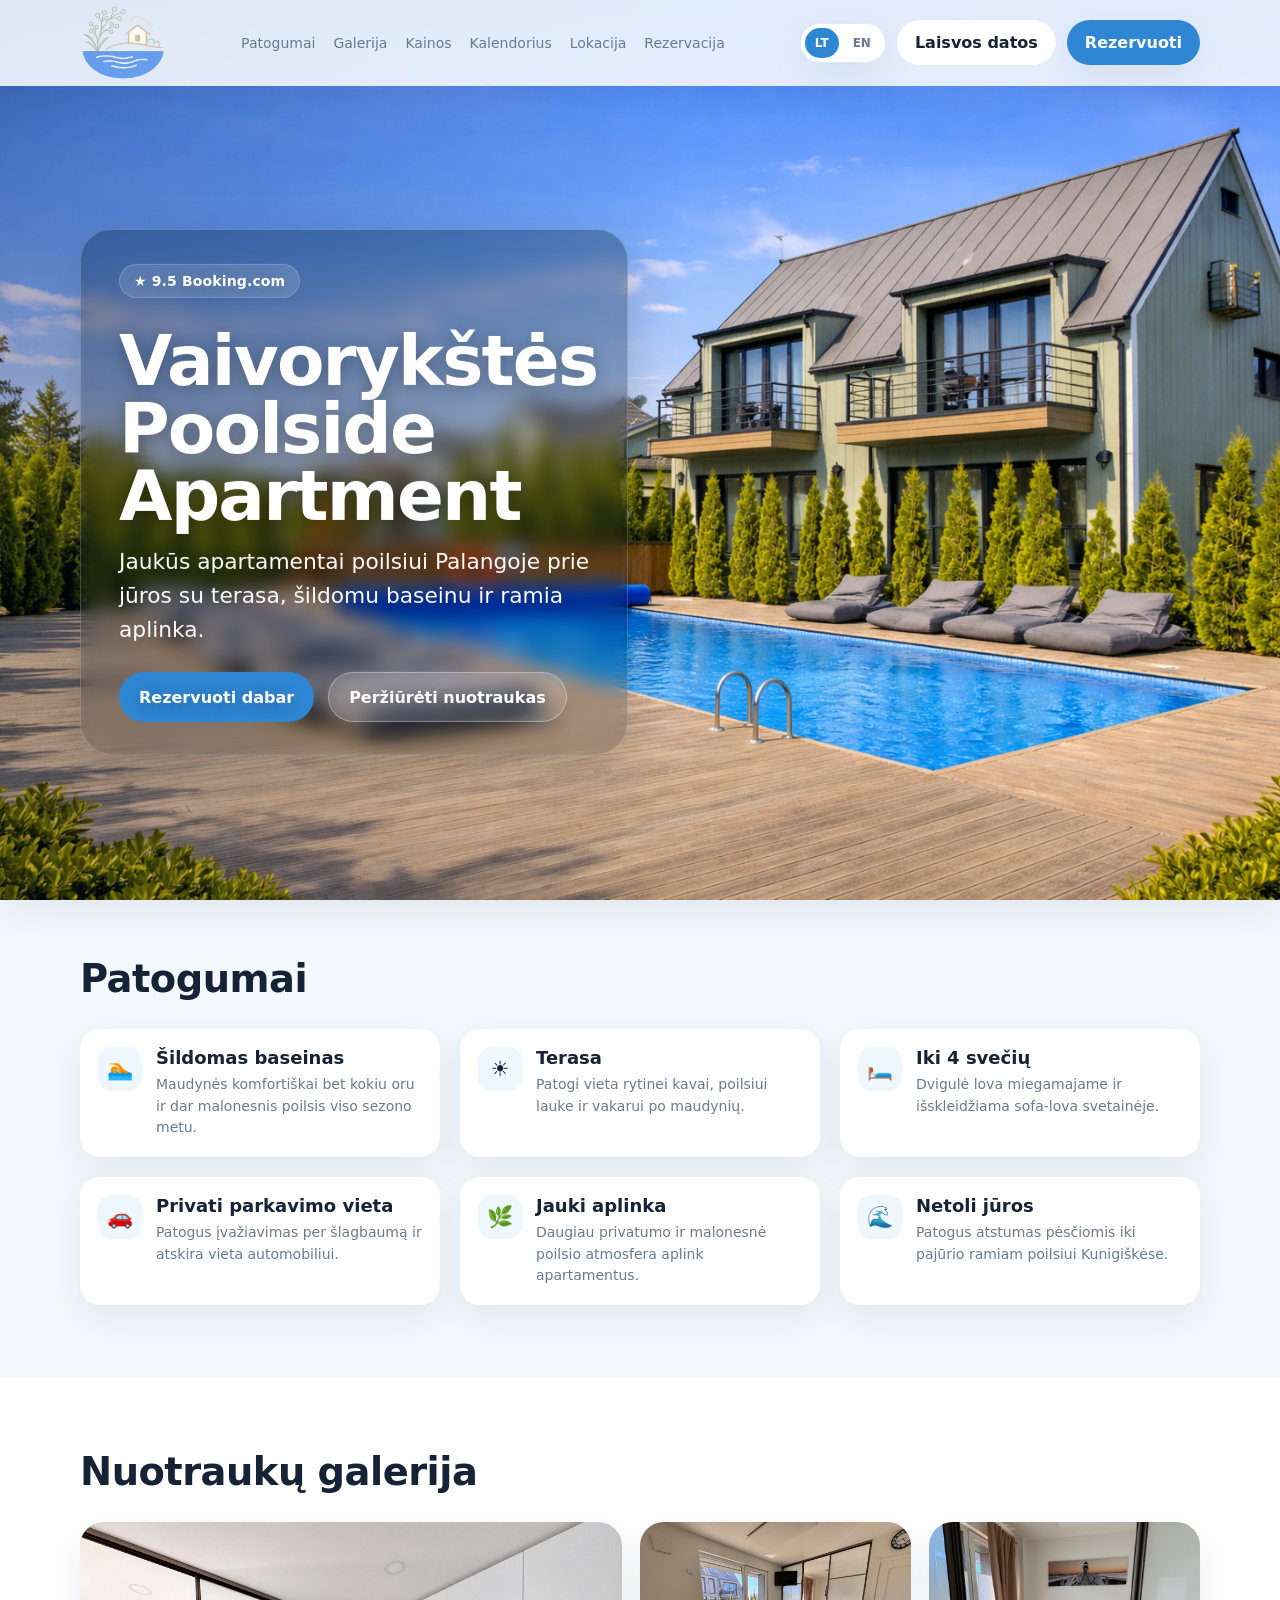
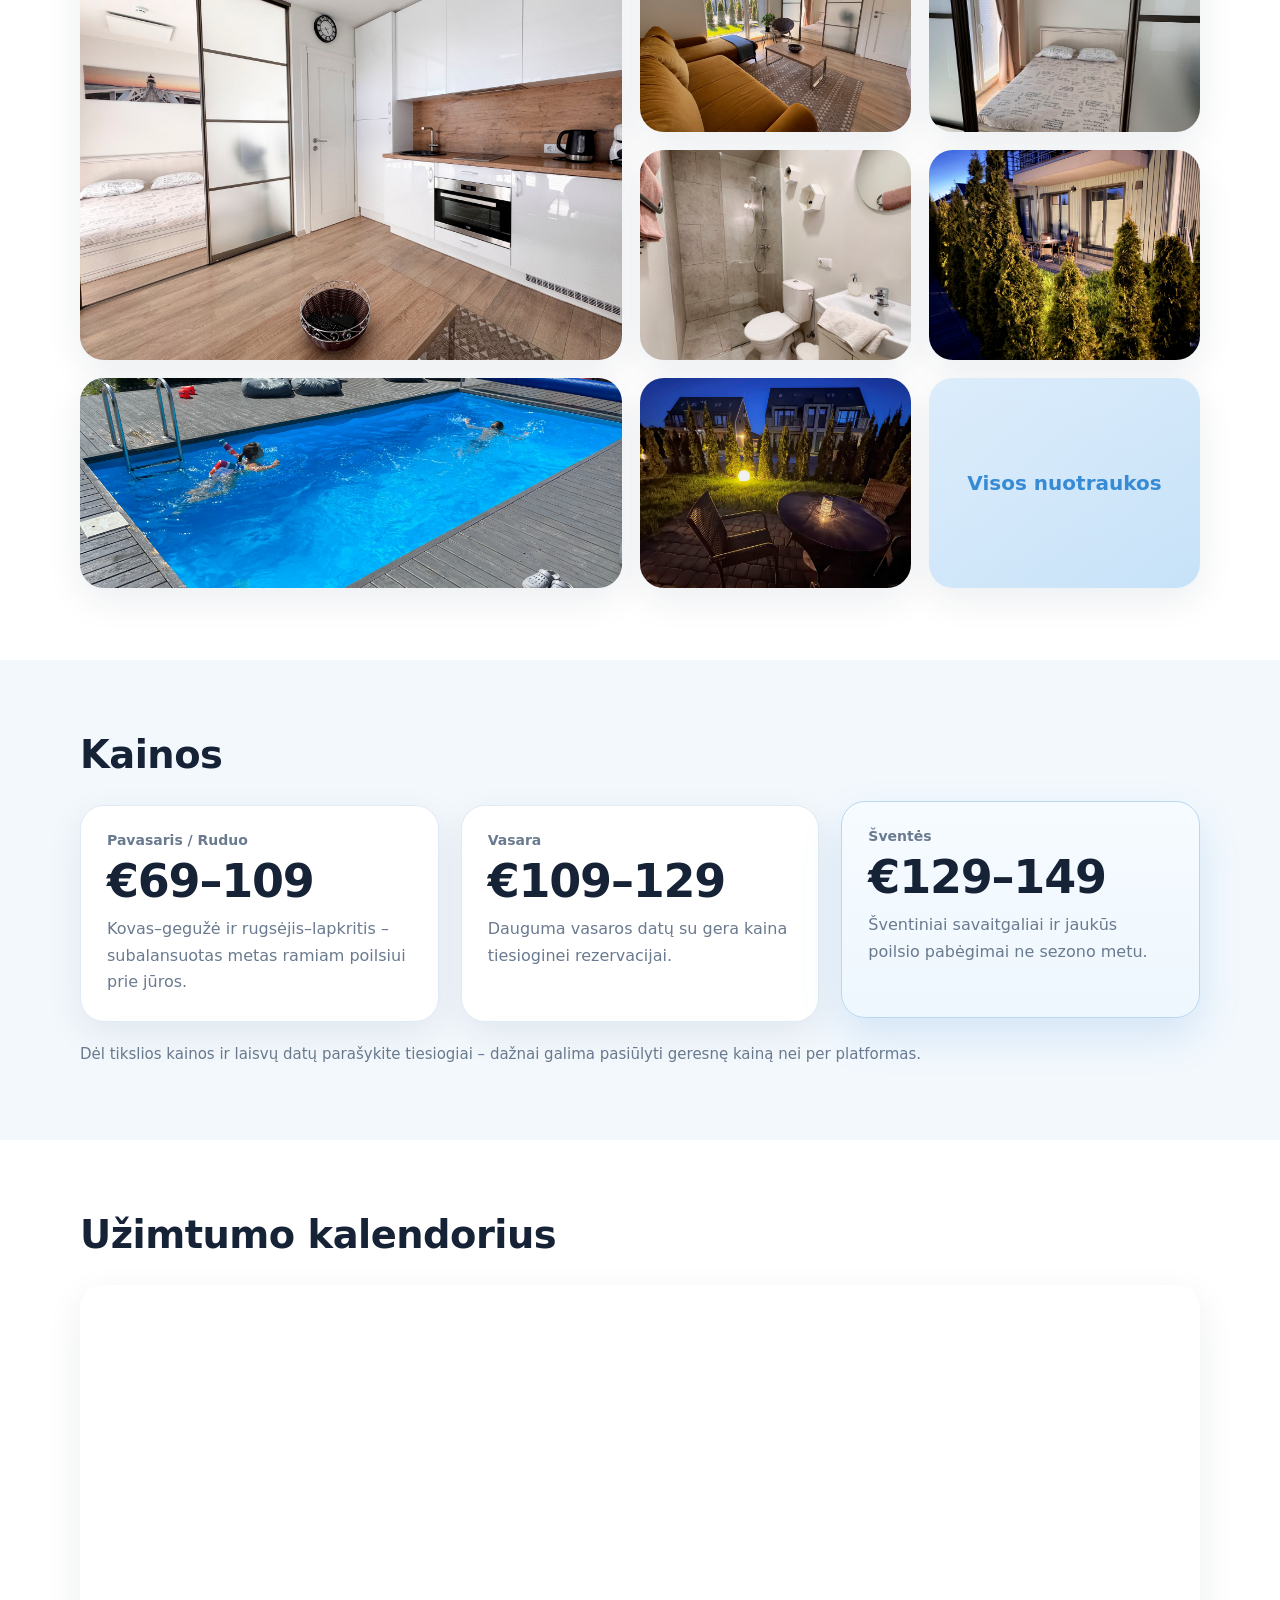
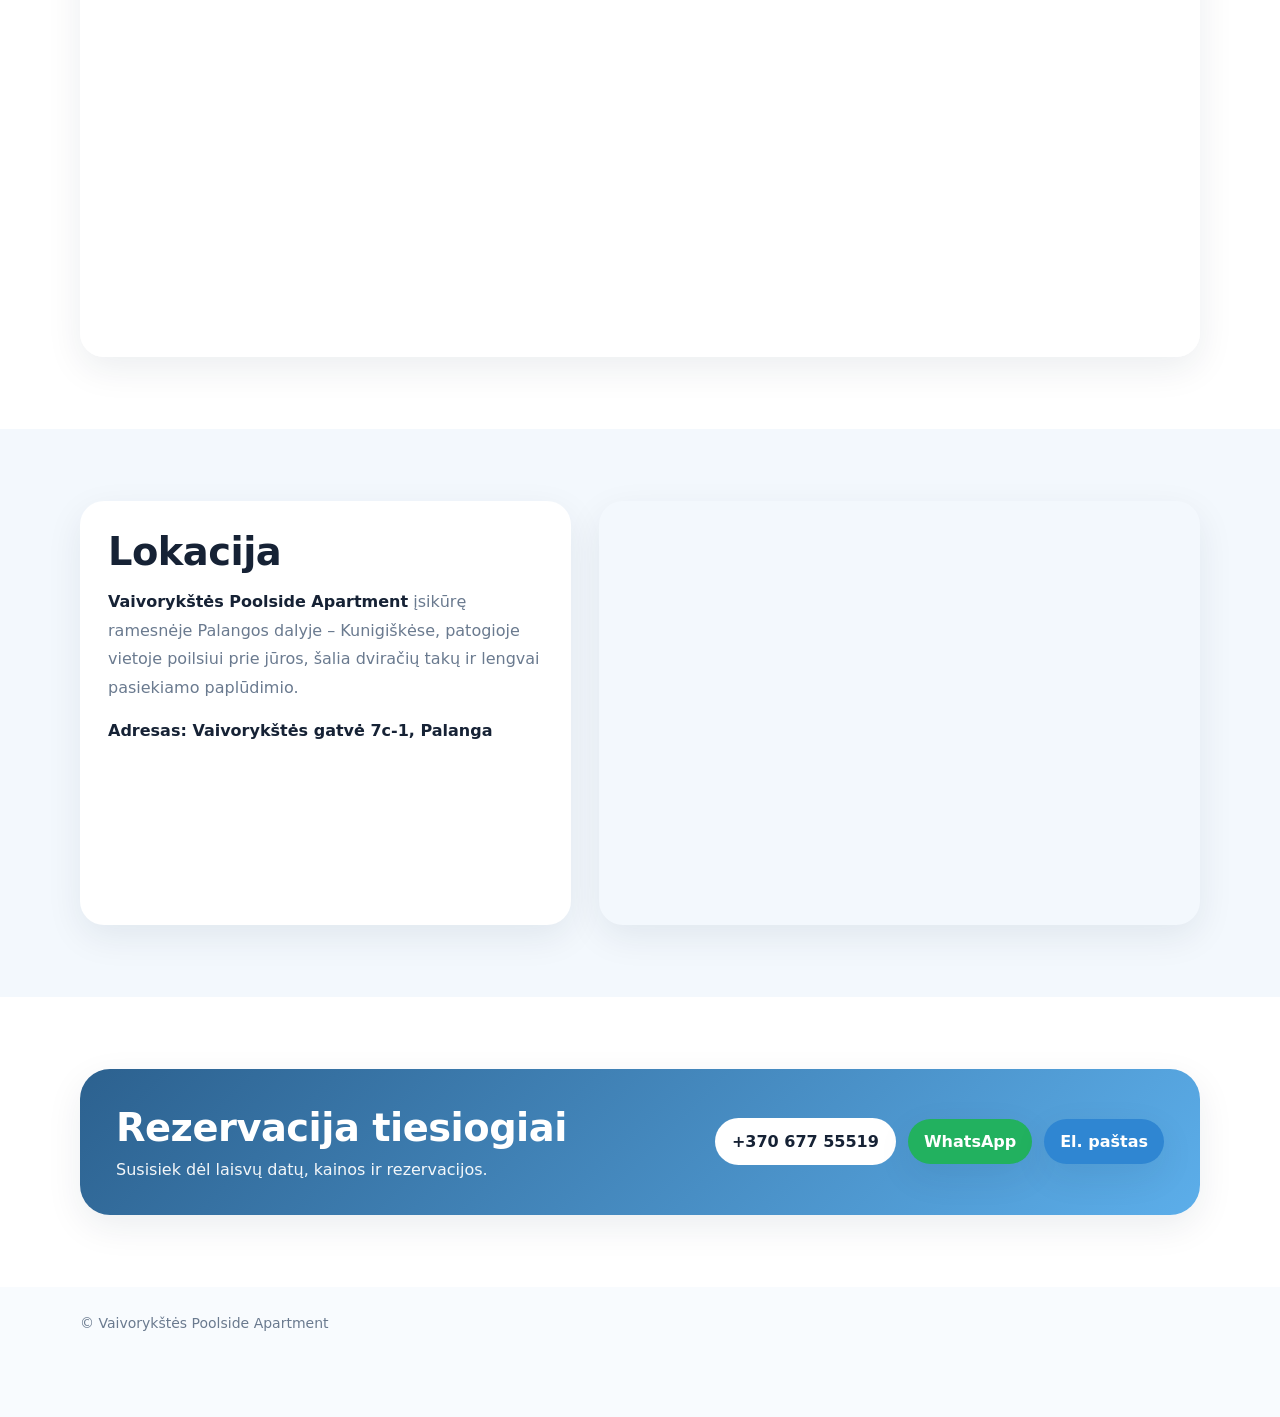
==== index.html @ 0e463ed7 "Add files via upload" ====
<!DOCTYPE html>
<html lang="lt">
<head>
  <meta charset="UTF-8">
  <meta name="viewport" content="width=device-width, initial-scale=1.0">
  <title>Vaivorykštės Poolside Apartment | Kunigiškės, Palanga</title>
  <meta name="description" content="Vaivorykštės Poolside Apartment – apartamentai Kunigiškėse su šildomu baseinu, terasa, privačiu parkingu ir patogiu poilsiu iki 4 svečių.">
  <link rel="icon" type="image/png" href="assets/favicon.png">
  <link rel="shortcut icon" href="favicon.ico">
  <link rel="apple-touch-icon" href="assets/favicon.png">
  <link rel="stylesheet" href="styles.css">
</head>
<body>
  <header class="topbar">
    <div class="container nav">
      <a href="#virsus" class="brand brand-logo-only" aria-label="Pradžia"><img src="assets/header-logo-clean.png" alt="Vaivorykštės Poolside Apartment logo" class="header-logo"></a>
      <nav class="nav-links">
        <a href="#patogumai" data-i18n="navFeatures">Patogumai</a><a href="#galerija" data-i18n="navGallery">Galerija</a><a href="#kainos" data-i18n="navPricing">Kainos</a><a href="#kalendorius" data-i18n="navCalendar">Kalendorius</a><a href="#lokacija" data-i18n="navLocation">Lokacija</a><a href="#rezervacija" data-i18n="navBooking">Rezervacija</a>
      </nav>
      <div class="nav-actions">
        <div class="lang-switch" aria-label="Language switcher">
          <button class="lang-btn active" data-lang="lt" type="button">LT</button>
          <button class="lang-btn" data-lang="en" type="button">EN</button>
        </div>
        <a class="btn btn-secondary" href="#kalendorius" data-i18n="navDates">Laisvos datos</a>
        <a class="btn btn-primary" href="#rezervacija" data-i18n="navReserve">Rezervuoti</a>
      </div>
    </div>
  </header>
  <main id="virsus">
    <section class="hero-overlay section-plain">
      <div class="container">
        <div class="hero-overlay-box">
          <img src="assets/hero_2560.png" alt="Vaivorykštės Poolside Apartment baseinas" class="hero-bg" id="heroImage">
          <div class="hero-shade"></div>
          <div class="hero-overlay-content">
            
            <div class="hero-rating" data-i18n="heroRating">★ 9.5 Booking.com</div>
            <h1 data-i18n="heroTitle">Vaivorykštės Poolside Apartment</h1>
            <p data-i18n="heroText">Jaukūs apartamentai poilsiui Palangoje prie jūros su terasa, šildomu baseinu ir ramia aplinka.</p>
            <div class="hero-actions">
              <a class="btn btn-primary" href="#rezervacija" data-i18n="heroPrimary">Rezervuoti dabar</a>
              <a class="btn btn-secondary light" href="#galerija" data-i18n="heroSecondary">Peržiūrėti nuotraukas</a>
            </div>
          </div>
        </div>
      </div>
    </section>

    <section id="patogumai" class="section section-tint">
      <div class="container">
        <div class="section-head">
          <div><h2 data-i18n="featuresTitle">Patogumai</h2></div>
          
        </div>

        <div class="features">
          <article class="feature"><div class="icon">🏊</div><div><h3 data-i18n="feature1Title">Šildomas baseinas</h3><p data-i18n="feature1Text">Maudynės komfortiškai bet kokiu oru ir dar malonesnis poilsis viso sezono metu.</p></div></article>
          <article class="feature"><div class="icon">☀️</div><div><h3 data-i18n="feature2Title">Terasa</h3><p data-i18n="feature2Text">Patogi vieta rytinei kavai, poilsiui lauke ir vakarui po maudynių.</p></div></article>
          <article class="feature"><div class="icon">🛏️</div><div><h3 data-i18n="feature3Title">Iki 4 svečių</h3><p data-i18n="feature3Text">Dvigulė lova miegamajame ir išskleidžiama sofa-lova svetainėje.</p></div></article>
          <article class="feature"><div class="icon">🚗</div><div><h3 data-i18n="feature4Title">Privati parkavimo vieta</h3><p data-i18n="feature4Text">Patogus įvažiavimas per šlagbaumą ir atskira vieta automobiliui.</p></div></article>
          <article class="feature"><div class="icon">🌿</div><div><h3 data-i18n="feature5Title">Jauki aplinka</h3><p data-i18n="feature5Text">Daugiau privatumo ir malonesnė poilsio atmosfera aplink apartamentus.</p></div></article>
          <article class="feature"><div class="icon">🌊</div><div><h3 data-i18n="feature6Title">Netoli jūros</h3><p data-i18n="feature6Text">Patogus atstumas pėsčiomis iki pajūrio ramiam poilsiui Kunigiškėse.</p></div></article>
        </div>
      </div>
    </section>

    <section id="galerija" class="section section-plain">
      <div class="container">
        <div class="section-head">
          <div><h2 data-i18n="galleryTitle">Nuotraukų galerija</h2></div>
          
        </div>

        <div class="gallery-grid">
          <button class="gallery-item large" data-index="0"><img src="assets/photo-1.jpg" alt="Gallery photo 1"></button>
          <button class="gallery-item" data-index="1"><img src="assets/photo-2.jpg" alt="Gallery photo 2"></button>
          <button class="gallery-item" data-index="2"><img src="assets/photo-3.jpg" alt="Gallery photo 3"></button>
          <button class="gallery-item" data-index="3"><img src="assets/photo-4.jpg" alt="Gallery photo 4"></button>
          <button class="gallery-item" data-index="4"><img src="assets/photo-5.jpg" alt="Gallery photo 5"></button>
          <button class="gallery-item" data-index="5"><img src="assets/photo-6.jpg" alt="Gallery photo 6"></button>
          <button class="gallery-item" data-index="6"><img src="assets/photo-7.jpg" alt="Gallery photo 7"></button>
          <button class="gallery-item more-tile" id="openGalleryBtn" data-i18n="galleryMore">Visos nuotraukos</button>
        </div>
      </div>
    </section>
    
    <section id="kainos" class="section section-tint">
      <div class="container">
        <div class="section-head">
          <div><h2 data-i18n="pricingTitle">Kainos</h2></div>
          
        </div>

        <div class="pricing-grid">
          <article class="price-card featured" id="priceCard1">
            <div class="price-label" data-i18n="price1Label">Pavasaris / Ruduo</div>
            <div class="price-value">€69–109</div>
            <p data-i18n="price1Text">Kovas–gegužė ir rugsėjis–lapkritis – subalansuotas metas ramiam poilsiui prie jūros.</p>
          </article>
          <article class="price-card" id="priceCard2">
            <div class="price-label" data-i18n="price2Label">Vasara</div>
            <div class="price-value">€109–129</div>
            <p data-i18n="price2Text">Dauguma vasaros datų su gera kaina tiesioginei rezervacijai.</p>
          </article>
          <article class="price-card" id="priceCard3">
            <div class="price-label" data-i18n="price3Label">Šventės</div>
            <div class="price-value">€129–149</div>
            <p data-i18n="price3Text">Šventiniai savaitgaliai ir jaukūs poilsio pabėgimai ne sezono metu.</p>
          </article>
        </div>
        <p class="pricing-note" data-i18n="pricingNote">Dėl tikslios kainos ir laisvų datų parašykite tiesiogiai – dažnai galima pasiūlyti geresnę kainą nei per platformas.</p>
      </div>
    </section>
    
    <section id="kalendorius" class="section section-plain">
      <div class="container">
        <div class="section-head">
          <div><h2 data-i18n="calendarTitle">Užimtumo kalendorius</h2></div>
          
        </div>
        <div class="calendar-wrap">
          <iframe id="availabilityCalendar" title="Availability calendar" src="https://calendar.google.com/calendar/embed?src=t43jlbtvbnh9uv7vd040lpdldcge1m72%40import.calendar.google.com&ctz=Europe%2FVilnius&hl=lt" loading="lazy"></iframe>
        </div>
      </div>
    </section>

    <section id="lokacija" class="section section-tint">
      <div class="container location-grid">
        <div class="location-copy">
          <h2 class="section-title" data-i18n="locationTitle">Lokacija</h2>
          <p data-i18n-html="locationText"><strong>Vaivorykštės Poolside Apartment</strong> įsikūrę ramesnėje Palangos dalyje – Kunigiškėse, adresu <b>Vaivorykštės gatvė 7c-1, Palanga</b>.</p>
        </div>
        <div class="map-box">
          <iframe title="Apartment location map" loading="lazy" src="https://www.google.com/maps?q=Vaivoryk%C5%A1t%C4%97s%20gatv%C4%97%207c-1,%20Palanga&output=embed"></iframe>
        </div>
      </div>
    </section>

    <section id="rezervacija" class="section section-plain">
      <div class="container">
        <div class="cta-box">
          <div>
            <h2 class="section-title" data-i18n="bookingTitle">Rezervacija tiesiogiai</h2>
            <p data-i18n="bookingText">Susisiek dėl laisvų datų, kainos ir rezervacijos.</p>
          </div>
          <div class="cta-actions">
            <a class="btn btn-secondary contact-btn" href="tel:+37067755519" data-i18n="bookingPhone">+370 677 55519</a>
            <a class="btn btn-whatsapp" href="https://wa.me/37067755519" target="_blank" rel="noopener">WhatsApp</a>
            <a class="btn btn-primary" href="mailto:ank325@gmail.com" data-i18n="bookingEmail">El. paštas</a>
          </div>
        </div>
      </div>
    </section>

  <footer class="footer">
    <div class="container" data-i18n="footerText">© Vaivorykštės Poolside Apartment</div>
  </footer>

  <div class="lightbox" id="lightbox" aria-hidden="true">
    <button class="lightbox-close" id="lightboxClose" aria-label="Uždaryti">×</button>
    <button class="lightbox-nav prev" id="prevBtn" aria-label="Ankstesnė">‹</button>
    <img id="lightboxImage" src="" alt="Galerijos nuotrauka">
    <button class="lightbox-nav next" id="nextBtn" aria-label="Kita">›</button>
  </div>

  <div class="sticky-mobile">
    <a class="btn btn-primary" href="#rezervacija" data-i18n="stickyReserve">Rezervuoti apartamentus</a>
  </div>

  <script src="script.js"></script>
</body>
</html>
---- styles.css ----
:root{
  --bg:#f4f8fc;
  --surface:#ffffff;
  --text:#162235;
  --muted:#6a7a8f;
  --line:#e2ebf4;
  --brand:#5caeea;
  --brand-dark:#2f86d2;
  --brand-soft:#eef7fe;
  --tint:#f3f8fd;
  --softblue:#f2f8fe;
  --shadow:0 12px 36px rgba(15,35,60,.08);
  --radius:24px;
  --max:1160px;
}
*{box-sizing:border-box}
html{scroll-behavior:smooth}
body{margin:0;font-family:Inter,system-ui,-apple-system,BlinkMacSystemFont,"Segoe UI",Roboto,Arial,sans-serif;color:var(--text);background:#f8fbfe}
img{max-width:100%;display:block}
button{font:inherit}
a{text-decoration:none;color:inherit}
.container{max-width:var(--max);margin:0 auto;padding:0 20px}
.topbar{position:sticky;top:0;z-index:40;background:rgba(255,255,255,.86);backdrop-filter:blur(10px);border-bottom:1px solid var(--line)}
.nav{min-height:76px;display:flex;align-items:center;justify-content:space-between;gap:20px}
.brand{display:flex;align-items:center;gap:12px}
.brand-mark{width:42px;height:42px;border-radius:14px;display:flex;align-items:center;justify-content:center;background:linear-gradient(135deg,var(--brand),var(--brand-dark));color:#fff;font-weight:800;font-size:20px;box-shadow:var(--shadow)}
.brand-text strong{display:block;font-size:16px;letter-spacing:.2px}
.brand-text small{display:block;color:var(--muted);font-size:12px;margin-top:2px}
.nav-links{display:flex;gap:18px;flex-wrap:wrap;color:var(--muted);font-size:14px}
.nav-actions{display:flex;gap:10px;align-items:center}
.btn{display:inline-flex;align-items:center;justify-content:center;padding:13px 18px;border-radius:999px;font-weight:700;transition:.2s transform,.2s background,.2s border-color}
.btn:hover{transform:translateY(-1px)}
.btn-primary{background:var(--brand-dark);color:#fff;box-shadow:var(--shadow)}
.btn-secondary{background:#fff;border:1px solid var(--line);color:var(--text)}
.btn-secondary.light{background:rgba(255,255,255,.15);border-color:rgba(255,255,255,.34);color:#fff}
.btn-whatsapp{background:#22b15f;color:#fff;box-shadow:var(--shadow)}
.section{padding:72px 0}
.section-plain{background:#fff}
.section-tint{background:#f3f8fd}
.section-softblue{background:#f2f8fe}
.section-title{margin:0;font-size:clamp(28px,3vw,40px);letter-spacing:-.5px}
.eyebrow{display:inline-flex;align-items:center;background:var(--brand-soft);padding:10px 14px;border-radius:999px;font-size:13px;font-weight:700;color:var(--brand-dark)}
.eyebrow.light{background:rgba(255,255,255,.18);color:#fff}
.hero-actions{display:flex;gap:12px;flex-wrap:wrap;margin-top:24px}
.section-head{display:flex;justify-content:space-between;align-items:end;gap:20px;margin-bottom:28px}
.section-head > div{max-width:100%}
.section-head h2{margin:0;font-size:clamp(28px,3vw,40px);letter-spacing:-.5px}
.section-head p{margin:0;max-width:58ch;color:var(--muted);line-height:1.6}
.features{display:grid;grid-template-columns:repeat(3,1fr);gap:20px}
.feature{display:flex;gap:14px;align-items:flex-start;background:#fff;border:none;border-radius:20px;padding:18px;box-shadow:var(--shadow)}
.icon{width:44px;height:44px;border-radius:14px;display:flex;align-items:center;justify-content:center;background:var(--brand-soft);font-size:21px;flex:0 0 auto}
.feature h3{margin:0 0 6px;font-size:18px}
.feature p{margin:0;color:var(--muted);line-height:1.55;font-size:14px}
.gallery-grid{display:grid;grid-template-columns:2fr 1fr 1fr;grid-auto-rows:210px;gap:18px}
.gallery-item{border:0;padding:0;cursor:pointer;border-radius:24px;overflow:hidden;background:#e5eef7;position:relative;box-shadow:var(--shadow)}
.gallery-item.large{grid-row:span 2}
.gallery-item img{width:100%;height:100%;object-fit:cover;transition:transform .25s ease}
.gallery-item:hover img{transform:scale(1.03)}
.more-tile{background:linear-gradient(135deg,#d9ebfb 0%,#c7e2f8 100%);color:var(--brand-dark);font-weight:800;font-size:20px}
.more-tile::after{content:"";position:absolute;inset:0;background:linear-gradient(180deg,rgba(255,255,255,.08),rgba(255,255,255,0));pointer-events:none}
.calendar-wrap{position:relative;overflow:hidden;border-radius:24px;background:#fff;box-shadow:var(--shadow);height:672px}
.calendar-wrap iframe{display:block;width:100%;height:744px;border:0;background:#fff;margin:0 0 -72px}
.location-grid{display:grid;grid-template-columns:.9fr 1.1fr;gap:28px;align-items:stretch}
.location-copy{background:#fff;border:none;border-radius:24px;padding:28px;box-shadow:var(--shadow)}
.location-copy h2{margin:0 0 14px}
.location-copy p{margin:0;color:var(--muted);line-height:1.8;font-size:16px}
.map-box{overflow:hidden;border-radius:24px;border:none;box-shadow:var(--shadow)}
.map-box iframe{width:100%;height:100%;min-height:420px;border:0}
.location-name{display:inline;font-weight:800;color:var(--text)}
.location-address{display:block;margin-top:14px;padding:14px 16px;border-radius:18px;background:var(--brand-soft);color:var(--text);font-weight:700}
.calendar-note{margin:14px 0 0;color:var(--muted);font-size:14px;line-height:1.6}
.cta-box{background:linear-gradient(135deg,#2c618f 0%,#5caeea 100%);color:#fff;border-radius:30px;padding:36px;display:flex;justify-content:space-between;gap:24px;align-items:center;box-shadow:var(--shadow)}
.cta-box h2{margin:0 0 10px}
.cta-box p{margin:0;opacity:.94}
.cta-actions{display:flex;gap:12px;flex-wrap:wrap}
.pricing-grid{display:grid;grid-template-columns:repeat(3,1fr);gap:22px}
.price-card{position:relative;background:#fff;border:1px solid var(--line);border-radius:24px;padding:26px;box-shadow:var(--shadow)}
.price-card.featured{background:linear-gradient(180deg,#f6fbff 0%,#eef7fe 100%);border-color:#cfe4f7;transform:translateY(-4px);box-shadow:0 18px 42px rgba(47,134,210,.16)}
.contact-btn{background:#fff;border:1px solid rgba(255,255,255,.35);color:var(--text);font-weight:800}
.section-tint .price-card{background:#fff}
.price-label{color:var(--muted);font-size:14px;font-weight:700;margin-bottom:10px}
.price-value{font-size:clamp(34px,4vw,46px);line-height:1;letter-spacing:-1.2px;font-weight:800;margin-bottom:12px;color:var(--text)}
.price-card p{margin:0;color:var(--muted);line-height:1.65}
.pricing-note{margin:20px 0 0;color:var(--muted);line-height:1.7;max-width:none;font-size:15px;text-wrap:pretty}
.footer{padding:28px 0 86px;color:var(--muted);font-size:14px}
.lightbox{position:fixed;inset:0;background:rgba(11,18,28,.82);display:none;align-items:center;justify-content:center;z-index:80;padding:30px}
.lightbox.open{display:flex}
.lightbox img{max-width:min(1100px,90vw);max-height:84vh;border-radius:18px;box-shadow:0 20px 50px rgba(0,0,0,.35);background:#fff}
.lightbox-close,.lightbox-nav{position:absolute;border:0;cursor:pointer;width:52px;height:52px;border-radius:999px;background:rgba(255,255,255,.15);color:#fff;font-size:32px;display:flex;align-items:center;justify-content:center}
.lightbox-close{top:22px;right:22px}
.lightbox-nav.prev{left:18px}
.lightbox-nav.next{right:18px}
.sticky-mobile{position:fixed;left:0;right:0;bottom:0;z-index:50;background:rgba(255,255,255,.96);backdrop-filter:blur(10px);border-top:1px solid var(--line);padding:12px 16px;display:none}
.sticky-mobile .btn{width:100%}
#patogumai,#galerija,#kainos,#kalendorius,#lokacija,#rezervacija{scroll-margin-top:92px}

/* Variant-specific hero styles */
.hero-overlay{padding:0}
.hero-overlay-box{position:relative;border-radius:34px;overflow:hidden;min-height:640px;box-shadow:var(--shadow)}
.hero-bg{width:100%;height:640px;object-fit:cover}
.hero-shade{position:absolute;inset:0;background:linear-gradient(90deg,rgba(18,34,53,.60) 0%,rgba(18,34,53,.32) 34%,rgba(18,34,53,.08) 70%)}
.hero-overlay-content{position:absolute;left:54px;top:54px;max-width:520px;color:#fff;z-index:2}
.hero-overlay-content h1{margin:18px 0 14px;font-size:clamp(40px,5.6vw,68px);line-height:1.0;letter-spacing:-1.3px}
.hero-overlay-content p{margin:0;max-width:30ch;font-size:19px;line-height:1.65}

.hero-top-photo{padding:28px 0 16px}
.hero-top-image{border-radius:34px;overflow:hidden;box-shadow:var(--shadow)}
.hero-top-image img{width:100%;height:560px;object-fit:cover}
.hero-below-card{margin:18px auto 0;background:#fff;border-radius:30px;padding:34px;box-shadow:var(--shadow);max-width:920px}
.hero-below-card h1{margin:18px 0 14px;font-size:clamp(38px,5vw,60px);line-height:1.02;letter-spacing:-1.1px;max-width:11ch}
.hero-below-card p{margin:0;max-width:42ch;font-size:18px;line-height:1.65;color:var(--muted)}

.hero-split{padding:28px 0 38px}
.hero-split-grid{display:grid;grid-template-columns:.82fr 1.18fr;gap:24px;align-items:stretch}
.hero-text-card{background:#fff;border-radius:32px;padding:42px;box-shadow:var(--shadow);display:flex;flex-direction:column;justify-content:center}
.hero-text-card h1{margin:18px 0 14px;font-size:clamp(38px,4.8vw,60px);line-height:1.02;letter-spacing:-1.1px}
.hero-text-card p{margin:0;max-width:28ch;font-size:18px;line-height:1.65;color:var(--muted)}
.hero-wide-image{border-radius:32px;overflow:hidden;box-shadow:var(--shadow)}
.hero-wide-image img{width:100%;height:100%;min-height:520px;object-fit:cover}

@media (max-width: 980px){
  .section{padding:60px 0}
  .features,.location-grid,.hero-split-grid,.pricing-grid{grid-template-columns:1fr}
  .gallery-grid{grid-template-columns:1fr 1fr;grid-auto-rows:190px}
  .gallery-item.large{grid-row:auto;grid-column:span 2}
  .hero-overlay-box,.hero-bg{min-height:520px;height:520px}
  .hero-overlay-content{left:34px;top:34px;max-width:420px}
}
@media (max-width: 760px){
  .section{padding:48px 0}
  .section-head{margin-bottom:22px}
  .nav-links{display:none}
  .nav-actions .btn-secondary{display:none}
  .gallery-grid{grid-template-columns:1fr;grid-auto-rows:220px}
  .gallery-item.large{grid-column:auto}
  .calendar-wrap{height:572px}
  .calendar-wrap iframe{height:644px;margin:0 0 -72px}
  .cta-box{align-items:flex-start;flex-direction:column}
  .sticky-mobile{display:block}
  .footer{padding-bottom:120px}
  .lightbox-nav{display:none}
  .hero-overlay-box,.hero-bg{min-height:470px;height:470px}
  .hero-overlay-content{left:24px;right:24px;top:24px;max-width:none}
  .hero-overlay-content h1,.hero-below-card h1,.hero-text-card h1{max-width:8ch}
  .hero-top-image img{height:360px}
}


/* Final polish */
.hero-overlay{
  padding: 0;
}
.hero-overlay .container{
  max-width: 100%;
  padding: 0;
}
.hero-overlay-box{
  border-radius: 0;
  min-height: 700px;
}
.hero-bg{
  height: 700px;
}
.hero-shade{
  background: linear-gradient(90deg, rgba(12,24,38,.18) 0%, rgba(12,24,38,.08) 26%, rgba(12,24,38,0) 46%);
}
.hero-overlay-content{
  left: max(28px, calc((100vw - 1160px)/2 + 20px));
  top: 120px;
}
.hero-overlay-content h1{
  max-width: 8ch;
}
.hero-overlay-content p{
  max-width: 31ch;
}
@media (max-width: 980px){
  .hero-overlay-box, .hero-bg{
    min-height: 560px;
    height: 560px;
  }
  .hero-bg{
    object-position: 66% center;
  }
  .hero-overlay-content{
    left: 24px;
    top: 92px;
  }
}
@media (max-width: 760px){
  .hero-overlay{
    padding-top: 0;
  }
  .hero-overlay-box, .hero-bg{
    min-height: 500px;
    height: 500px;
  }
  .hero-bg{
    object-position: 70% center;
  }
  .hero-overlay-content{
    left: 20px;
    right: 20px;
    top: 88px;
  }
}


.lang-switch{display:inline-flex;align-items:center;padding:4px;border:1px solid var(--line);background:#fff;border-radius:999px;gap:4px;box-shadow:var(--shadow)}
.lang-btn{border:0;background:transparent;color:var(--muted);font-weight:800;font-size:12px;padding:8px 10px;border-radius:999px;cursor:pointer;transition:.2s background,.2s color,.2s transform}
.lang-btn:hover{transform:translateY(-1px)}
.lang-btn.active{background:var(--brand-dark);color:#fff}
.hero-bg{object-position:center 58%}
.hero-shade{background:linear-gradient(90deg,rgba(12,24,38,.18) 0%,rgba(12,24,38,.08) 26%,rgba(12,24,38,0) 46%)}
.hero-overlay-content{text-shadow:0 2px 10px rgba(0,0,0,.18)}
.hero-overlay-content p{max-width:31ch;color:rgba(255,255,255,.96)}
.hero-rating{position:absolute;left:0;top:-56px;display:inline-block;color:rgba(255,255,255,.9);font-size:14px;font-weight:600;letter-spacing:.01em;padding:0;margin:0}
@media (max-width:760px){
  .lang-switch{order:-1}
  .nav-actions{gap:8px}
  .lang-btn{padding:7px 9px}
  .hero-rating{top:-50px;font-size:13px}
}


/* FIX: address without box */
.address, .location-address {
  border: none !important;
  background: none !important;
  padding: 0 !important;
  font-weight: 600;
}

/* FIX: contact buttons always inline */
.contact-buttons {
  display: flex !important;
  flex-wrap: nowrap !important;
  gap: 10px;
  align-items: center;
}

.contact-buttons a {
  white-space: nowrap;
}


/* CTA row fix: keep EN buttons on one line */
.cta-box{
  display:grid;
  grid-template-columns:minmax(0,1fr) auto;
  align-items:center;
}
.cta-box > :first-child{
  min-width:0;
}
.cta-actions{
  flex-wrap:nowrap;
  align-items:center;
  justify-content:flex-end;
  flex:0 0 auto;
}
.cta-actions .btn{
  white-space:nowrap;
  flex:0 0 auto;
  padding:13px 16px;
}
@media (max-width: 980px){
  .cta-box{
    grid-template-columns:1fr;
  }
  .cta-actions{
    justify-content:flex-start;
  }
}

/* Section rhythm refinements */
.hero-overlay + .section{padding-top:56px;}
.section + .section{margin-top:0;}
@media (max-width: 980px){
  .hero-overlay + .section{padding-top:44px;}
}
@media (max-width: 760px){
  .hero-overlay + .section{padding-top:36px;}
  .features,.gallery-grid,.pricing-grid,.location-grid{gap:18px;}
  .cta-box{padding:28px;}
}

/* Fix featured pricing highlight */
.section-tint .price-card.featured{
  background:linear-gradient(180deg,#f6fbff 0%,#eef7fe 100%);
  border-color:#b9d7f2;
  transform:translateY(-4px);
  box-shadow:0 18px 42px rgba(47,134,210,.16);
}


/* Hero readability update: keep image bright, improve text locally */
.hero-shade{
  background:linear-gradient(90deg,rgba(12,24,38,.12) 0%,rgba(12,24,38,.04) 22%,rgba(12,24,38,0) 40%) !important;
}
.hero-overlay-content{
  top:42px !important;
  max-width:560px;
  padding:26px 28px 24px;
  border-radius:30px;
  background:linear-gradient(180deg,rgba(10,27,43,.30) 0%,rgba(10,27,43,.18) 100%);
  border:1px solid rgba(255,255,255,.18);
  backdrop-filter:blur(10px) saturate(120%);
  -webkit-backdrop-filter:blur(10px) saturate(120%);
  box-shadow:0 18px 48px rgba(7,20,34,.18);
  text-shadow:0 3px 18px rgba(0,0,0,.30);
}
.hero-rating{
  position:static !important;
  display:inline-block;
  margin:0 0 14px;
  padding:8px 14px;
  border-radius:999px;
  background:rgba(255,255,255,.14);
  border:1px solid rgba(255,255,255,.16);
  color:#fff;
}
.hero-overlay-content .eyebrow.light{
  background:rgba(255,255,255,.16);
  border:1px solid rgba(255,255,255,.14);
}
.hero-overlay-content h1{
  margin-top:16px;
}
.hero-overlay-content p{
  max-width:33ch;
  color:rgba(255,255,255,.98);
}
@media (max-width:980px){
  .hero-overlay-content{
    top:32px !important;
    left:28px !important;
    max-width:460px;
    padding:22px 22px 20px;
  }
}
@media (max-width:760px){
  .hero-shade{
    background:linear-gradient(180deg,rgba(12,24,38,.10) 0%,rgba(12,24,38,.04) 26%,rgba(12,24,38,0) 48%) !important;
  }
  .hero-overlay-content{
    left:16px !important;
    right:16px !important;
    top:20px !important;
    max-width:none;
    padding:20px 18px 18px;
    border-radius:24px;
  }
  .hero-rating{
    margin-bottom:12px;
    font-size:13px;
  }
}




/* Mobile fixes */
@media (max-width:760px){
  .topbar{
    overflow-x: clip;
  }
  .topbar .container.nav{
    display:grid;
    grid-template-columns:minmax(0,1fr) auto;
    align-items:center;
    gap:10px;
    padding-left:12px;
    padding-right:12px;
    min-height:auto;
    padding-top:12px;
    padding-bottom:12px;
  }
  .brand{
    min-width:0;
    gap:10px;
  }
  .brand-mark{
    width:36px;
    height:36px;
    border-radius:12px;
    flex:0 0 36px;
    font-size:18px;
  }
  .brand-text{
    min-width:0;
  }
  .brand-text strong{
    font-size:14px;
    line-height:1.05;
  }
  .brand-text small{
    font-size:10px;
    line-height:1.15;
    margin-top:3px;
  }
  .nav-actions{
    min-width:0;
    gap:8px;
    justify-self:end;
    flex-wrap:nowrap;
  }
  .lang-switch{
    flex:0 0 auto;
    padding:3px;
  }
  .lang-btn{
    padding:8px 11px;
    font-size:12px;
  }
  .nav-actions .btn-primary{
    flex:0 1 auto;
    min-width:0;
    padding:12px 14px;
    font-size:14px;
    white-space:nowrap;
  }

  .cta-box{
    padding:24px 18px;
    border-radius:24px;
  }
  .cta-box h2{
    font-size:clamp(24px,8vw,38px);
    line-height:1.05;
  }
  .cta-box p{
    font-size:16px;
    line-height:1.4;
    max-width:22ch;
    margin-bottom:18px;
  }
  .cta-actions{
    display:grid;
    grid-template-columns:1fr;
    gap:12px;
    width:100%;
  }
  .cta-actions .btn{
    width:100%;
    min-width:0;
    white-space:normal;
    text-align:center;
    padding:15px 18px;
    font-size:16px;
  }
}


/* Clean final header logo */
.brand.brand-logo-only{
  display:flex;
  align-items:center;
  justify-content:flex-start;
  gap:0;
  flex:0 0 auto;
  padding:4px 0;
}
.header-logo{
  width:86px;
  height:auto;
  display:block;
  object-fit:contain;
}
@media (max-width:980px){
  .header-logo{
    width:78px;
  }
}
@media (max-width:760px){
  .topbar .container.nav{
    grid-template-columns:auto 1fr;
    column-gap:10px;
    row-gap:10px;
  }
  .brand.brand-logo-only{
    padding-left:2px;
  }
  .header-logo{
    width:68px;
  }
}


/* === Fullscreen hero final fix === */
.topbar{
  position:fixed !important;
  top:0;
  left:0;
  right:0;
  width:100%;
  z-index:60;
  background:rgba(248,251,254,.88) !important;
  backdrop-filter:blur(12px);
  -webkit-backdrop-filter:blur(12px);
}

.hero-overlay,
.hero-overlay .container{
  padding:0 !important;
  max-width:100% !important;
}

.hero-overlay-box{
  position:relative;
  min-height:100dvh !important;
  height:100dvh !important;
  border-radius:0 !important;
  overflow:hidden;
}

.hero-bg,
.hero-shade{
  width:100%;
  min-height:100dvh !important;
  height:100dvh !important;
}

.hero-bg{
  object-fit:cover;
  object-position:center center !important;
}

.hero-shade{
  position:absolute;
  inset:0;
  background:linear-gradient(90deg,rgba(8,19,31,.24) 0%,rgba(8,19,31,.12) 28%,rgba(8,19,31,0) 54%) !important;
}

.hero-overlay-content{
  position:absolute;
  left:max(40px, calc((100vw - 1160px)/2 + 20px)) !important;
  right:auto !important;
  top:50% !important;
  transform:translateY(-42%);
  max-width:min(720px, calc(100vw - 84px)) !important;
  padding:34px 38px 32px !important;
  border-radius:32px;
  background:linear-gradient(180deg,rgba(10,27,43,.34) 0%,rgba(10,27,43,.22) 100%) !important;
  border:1px solid rgba(255,255,255,.18);
  backdrop-filter:blur(10px) saturate(120%);
  -webkit-backdrop-filter:blur(10px) saturate(120%);
  box-shadow:0 18px 48px rgba(7,20,34,.18);
}

.hero-rating{
  position:static !important;
  display:inline-block;
  margin:0 0 14px;
  padding:8px 14px;
  border-radius:999px;
  background:rgba(255,255,255,.14);
  border:1px solid rgba(255,255,255,.16);
  color:#fff;
}

.hero-overlay-content h1{
  margin:16px 0 14px;
  max-width:9ch !important;
  font-size:clamp(56px, 5.4vw, 88px) !important;
  line-height:.98;
  letter-spacing:-1.8px;
}

.hero-overlay-content p{
  max-width:34ch !important;
  font-size:clamp(19px, 1.7vw, 24px) !important;
  line-height:1.55;
  color:rgba(255,255,255,.98);
}

.hero-actions{
  margin-top:26px;
  gap:14px;
}

.hero-actions .btn{
  min-height:50px;
  padding:14px 20px;
}

.hero-overlay + .section{
  padding-top:56px;
}

@media (min-width: 761px){
  .topbar{
    box-shadow:0 10px 28px rgba(15,35,60,.08);
  }
}

@media (max-width: 1100px){
  .hero-overlay-content{
    left:28px !important;
    top:50% !important;
    transform:translateY(-40%);
    max-width:min(620px, calc(100vw - 56px)) !important;
    padding:28px 30px 26px !important;
  }

  .hero-overlay-content h1{
    font-size:clamp(48px, 7vw, 72px) !important;
  }

  .hero-bg{
    object-position:62% center !important;
  }
}

@media (max-width: 760px){
  .topbar{
    position:absolute !important;
    background:rgba(248,251,254,.92) !important;
  }

  .hero-overlay-box,
  .hero-bg,
  .hero-shade{
    min-height:100dvh !important;
    height:100dvh !important;
  }

  .hero-bg{
    object-position:68% center !important;
  }

  .hero-shade{
    background:linear-gradient(180deg,rgba(8,19,31,.16) 0%,rgba(8,19,31,.08) 26%,rgba(8,19,31,0) 48%) !important;
  }

  .hero-overlay-content{
    left:16px !important;
    right:16px !important;
    top:108px !important;
    bottom:auto !important;
    transform:none;
    max-width:none !important;
    padding:20px 18px 18px !important;
    border-radius:24px;
  }

  .hero-overlay-content h1{
    max-width:8ch !important;
    font-size:clamp(30px, 10vw, 44px) !important;
    line-height:1.02;
    letter-spacing:-1.1px;
  }

  .hero-overlay-content p{
    max-width:24ch !important;
    font-size:16px !important;
    line-height:1.5;
  }

  .hero-actions{
    display:grid;
    grid-template-columns:1fr;
    gap:10px;
  }

  .hero-actions .btn{
    width:100%;
    padding:14px 18px;
  }

  .hero-overlay + .section{
    padding-top:36px;
  }
}


/* Mobile lightbox nav + Chrome sticky button fix */
:root{
  --vv-bottom-offset: 0px;
}

.sticky-mobile{
  bottom: var(--vv-bottom-offset, 0px);
  padding: 12px 16px calc(12px + env(safe-area-inset-bottom, 0px));
  transform: translateZ(0);
}

@media (max-width:760px){
  .lightbox-nav{
    display:flex;
    width:46px;
    height:46px;
    font-size:28px;
    top:50%;
    transform:translateY(-50%);
    background:rgba(8,19,31,.38);
    border:1px solid rgba(255,255,255,.26);
    backdrop-filter:blur(8px);
    -webkit-backdrop-filter:blur(8px);
  }

  .lightbox-nav.prev{
    left:10px;
  }

  .lightbox-nav.next{
    right:10px;
  }

  .lightbox-close{
    top:14px;
    right:14px;
    width:46px;
    height:46px;
    font-size:30px;
    background:rgba(8,19,31,.38);
    border:1px solid rgba(255,255,255,.26);
    backdrop-filter:blur(8px);
    -webkit-backdrop-filter:blur(8px);
  }

  .lightbox img{
    max-width:100vw;
    max-height:78vh;
    border-radius:16px;
  }
}
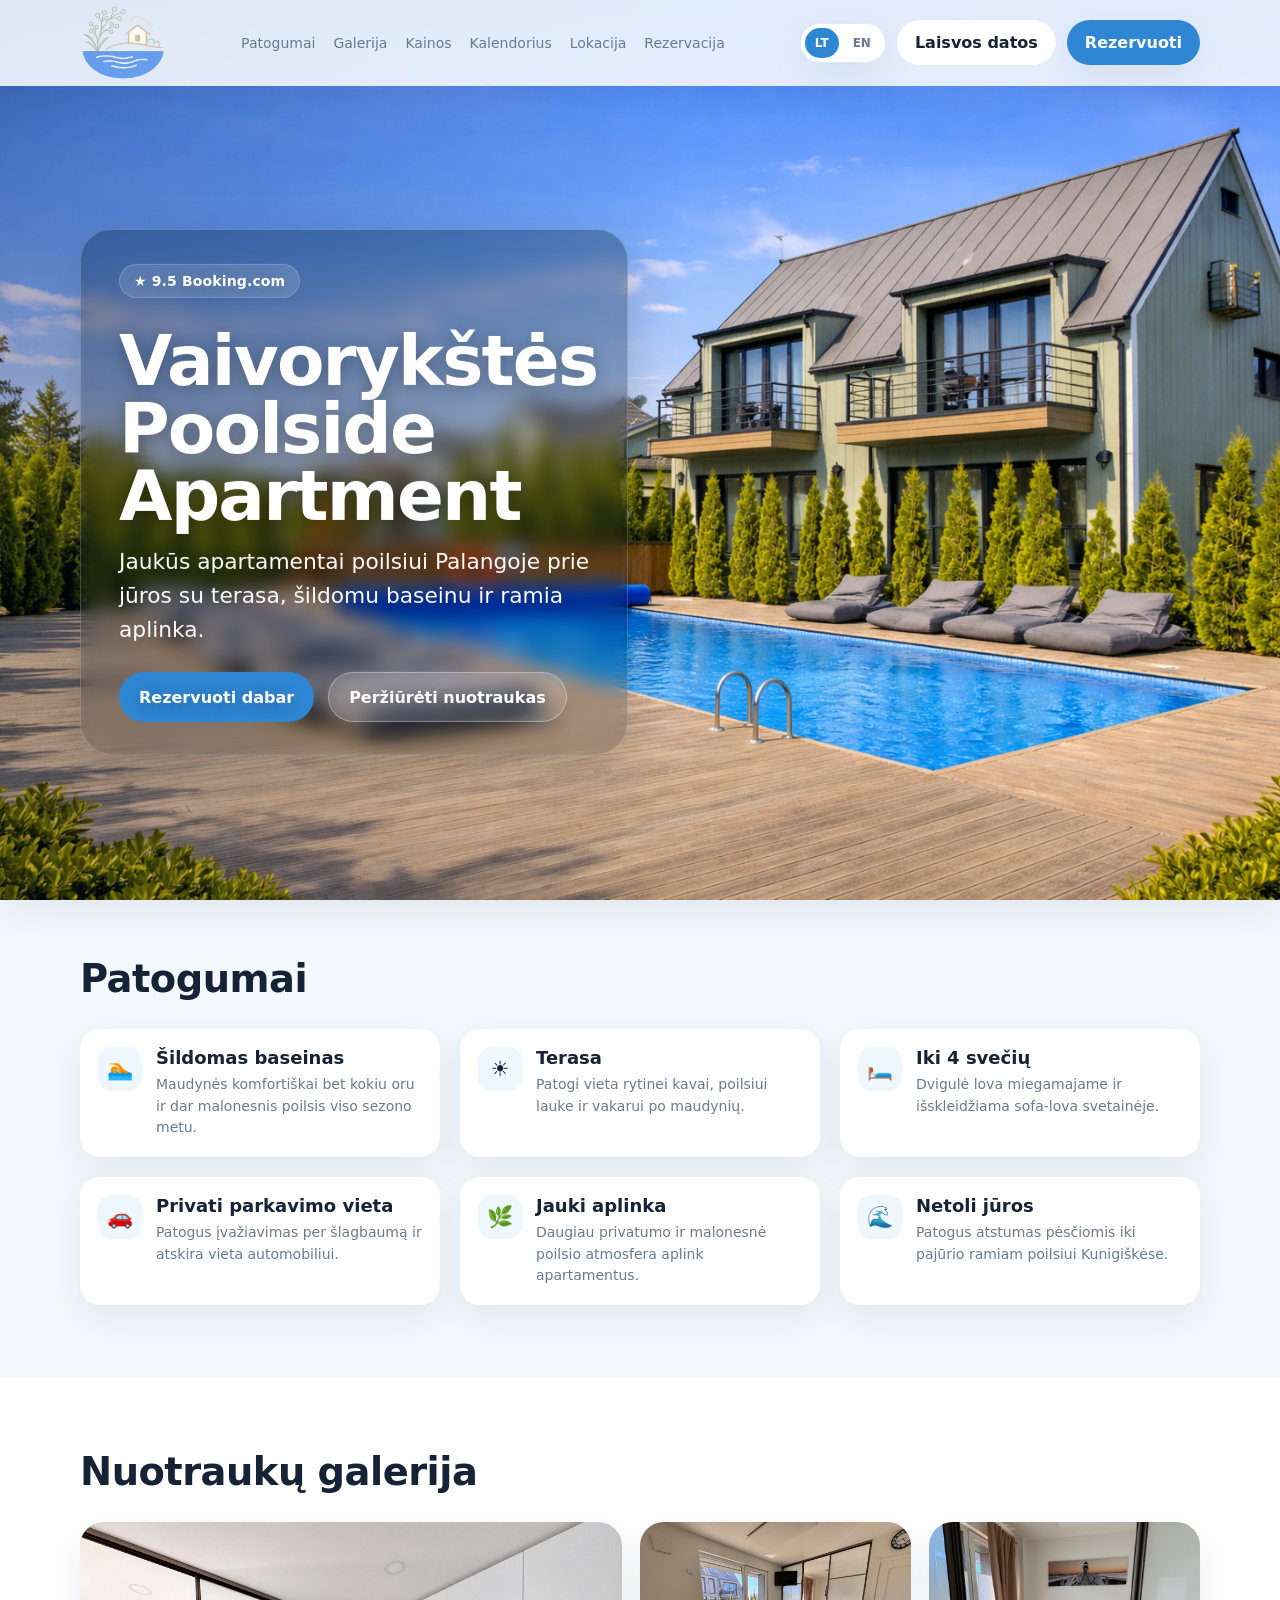
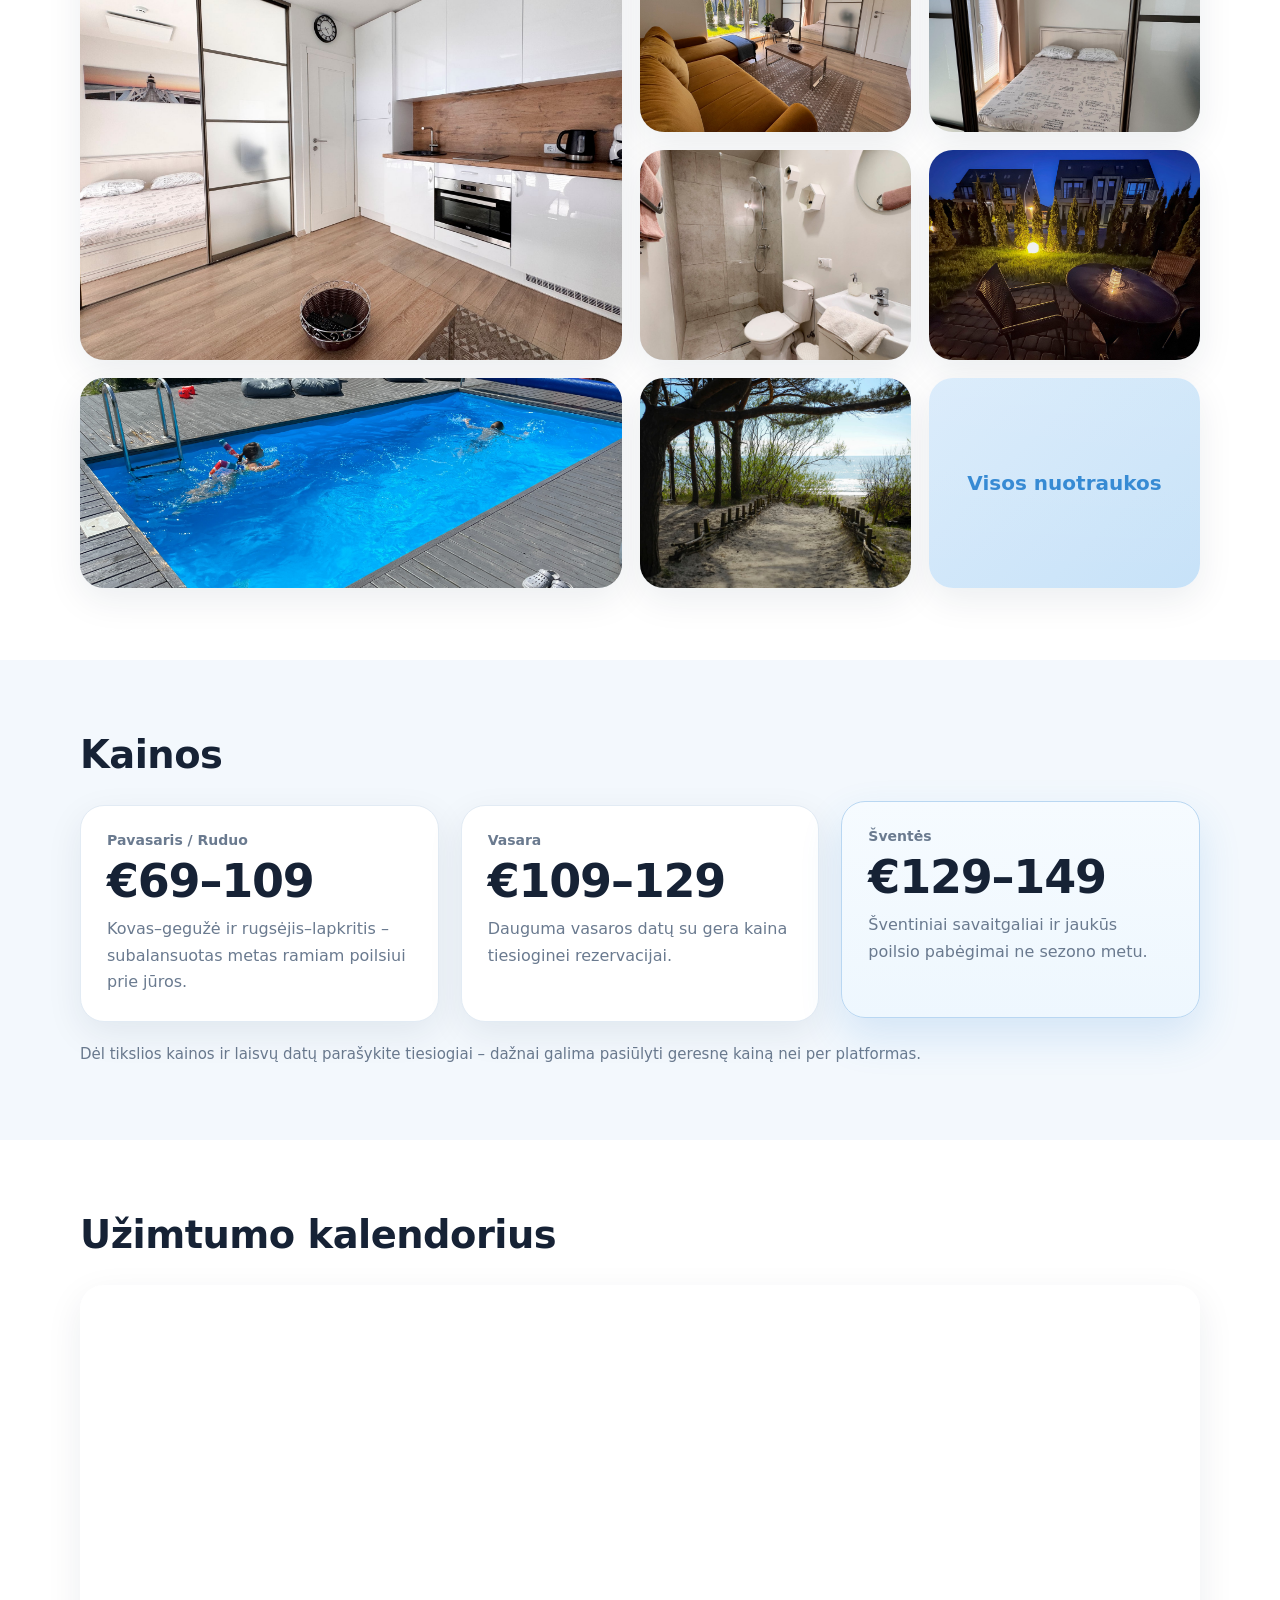
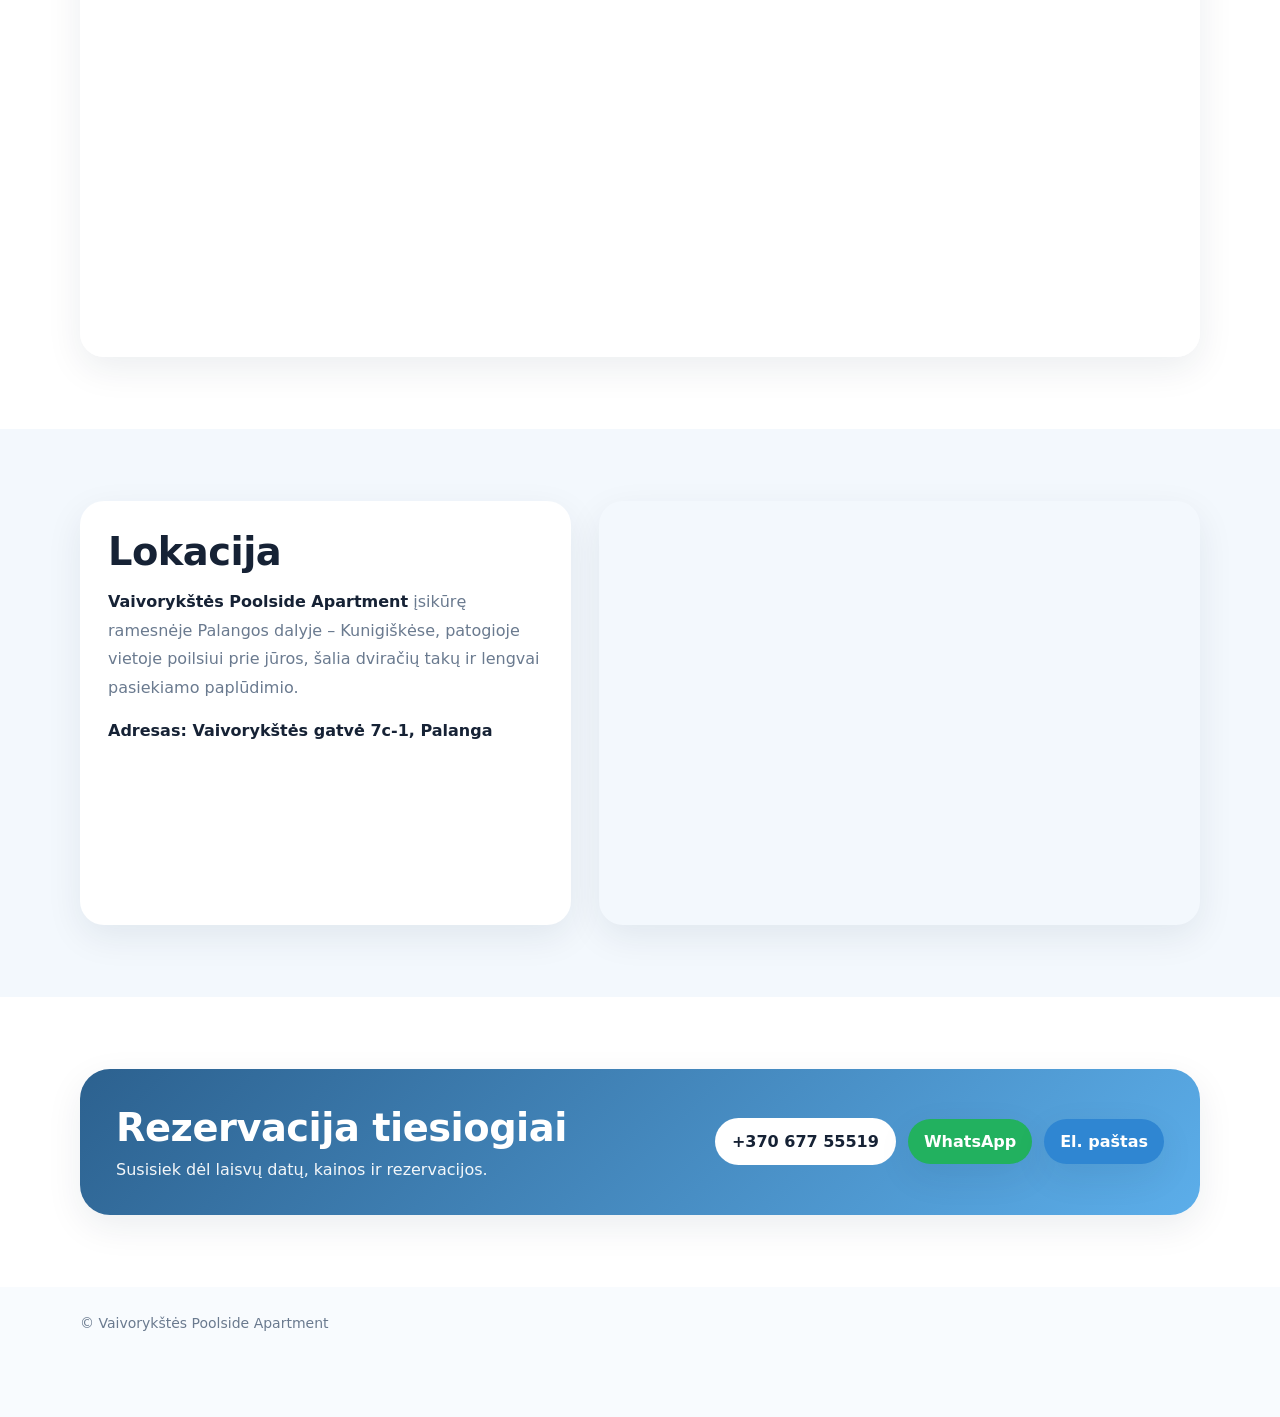
==== commit 45a78fe2: "Add files via upload" ====
--- a/index.html
+++ b/index.html
@@ -159,9 +159,15 @@
 
   <div class="lightbox" id="lightbox" aria-hidden="true">
     <button class="lightbox-close" id="lightboxClose" aria-label="Uždaryti">×</button>
-    <button class="lightbox-nav prev" id="prevBtn" aria-label="Ankstesnė">‹</button>
-    <img id="lightboxImage" src="" alt="Galerijos nuotrauka">
-    <button class="lightbox-nav next" id="nextBtn" aria-label="Kita">›</button>
+    <button class="lightbox-nav prev" id="prevBtn" aria-label="Ankstesnė">←</button>
+    <div class="lightbox-stage">
+      <div class="lightbox-status" id="lightboxStatus" aria-live="polite">1 / 17</div>
+      <div class="lightbox-media">
+        <img id="lightboxImage" src="" alt="Galerijos nuotrauka">
+      </div>
+      <div class="lightbox-thumbs" id="lightboxThumbs" aria-label="Galerijos nuotraukų juosta"></div>
+    </div>
+    <button class="lightbox-nav next" id="nextBtn" aria-label="Kita">→</button>
   </div>
 
   <div class="sticky-mobile">
--- a/styles.css
+++ b/styles.css
@@ -91,9 +91,19 @@
 .lightbox-close{top:22px;right:22px}
 .lightbox-nav.prev{left:18px}
 .lightbox-nav.next{right:18px}
+
+.lightbox-stage{display:flex;flex-direction:column;align-items:center;gap:18px;max-width:min(1180px,92vw)}
+.lightbox-status{align-self:flex-end;padding:8px 12px;border-radius:999px;background:rgba(9,15,23,.52);border:1px solid rgba(255,255,255,.14);color:#fff;font-size:14px;font-weight:700;letter-spacing:.02em}
+.lightbox-thumbs{display:flex;align-items:center;gap:10px;max-width:min(1100px,90vw);width:100%;overflow-x:auto;overflow-y:hidden;padding:6px 2px 4px;scrollbar-width:thin;scrollbar-color:rgba(255,255,255,.4) transparent;overscroll-behavior-x:contain;overscroll-behavior-y:none}
+.lightbox-thumbs::-webkit-scrollbar{height:8px}
+.lightbox-thumbs::-webkit-scrollbar-thumb{background:rgba(255,255,255,.35);border-radius:999px}
+.lightbox-thumb{flex:0 0 78px;width:78px;height:58px;padding:0;border:2px solid transparent;border-radius:12px;background:rgba(255,255,255,.1);overflow:hidden;cursor:pointer;opacity:.62;transition:opacity .2s ease,border-color .2s ease,transform .2s ease,box-shadow .2s ease}
+.lightbox-thumb:hover{opacity:.9;transform:translateY(-1px)}
+.lightbox-thumb.active{opacity:1;border-color:#fff;box-shadow:0 0 0 3px rgba(92,174,234,.32)}
+.lightbox-thumb img{width:100%;height:100%;object-fit:cover;display:block}
 .sticky-mobile{position:fixed;left:0;right:0;bottom:0;z-index:50;background:rgba(255,255,255,.96);backdrop-filter:blur(10px);border-top:1px solid var(--line);padding:12px 16px;display:none}
 .sticky-mobile .btn{width:100%}
-#patogumai,#galerija,#kainos,#kalendorius,#lokacija,#rezervacija{scroll-margin-top:92px}
+#patogumai,#galerija,#kainos,#kalendorius,#lokacija,#rezervacija{scroll-margin-top:76px}
 
 /* Variant-specific hero styles */
 .hero-overlay{padding:0}
@@ -687,6 +697,31 @@
 }
 
 @media (max-width:760px){
+  .lightbox{
+    padding:12px;
+  }
+
+  .lightbox-stage{
+    width:100%;
+    max-width:none;
+    height:100%;
+    justify-content:center;
+    position:relative;
+  }
+
+  .lightbox-status{
+    position:absolute;
+    top:8px;
+    left:12px;
+    z-index:2;
+    align-self:auto;
+    margin:0;
+  }
+
+  .lightbox-thumbs{
+    display:none;
+  }
+
   .lightbox-nav{
     display:flex;
     width:46px;
@@ -721,8 +756,114 @@
   }
 
   .lightbox img{
-    max-width:100vw;
-    max-height:78vh;
+    max-width:calc(100vw - 24px);
+    max-height:calc(100vh - 24px);
+    width:auto;
+    height:auto;
     border-radius:16px;
   }
 }
+
+
+/* Lightbox stability fix: desktop thumbs stay fixed, mobile image stays large */
+.lightbox{padding:24px;}
+.lightbox-stage{
+  width:min(1180px,92vw);
+  max-width:min(1180px,92vw);
+  height:min(92vh,920px);
+  display:grid;
+  grid-template-rows:auto minmax(0,1fr) auto;
+  gap:18px;
+  align-items:stretch;
+}
+.lightbox-status{
+  justify-self:center;
+  align-self:start;
+  margin:6px 0 0;
+}
+.lightbox-media{
+  min-height:0;
+  width:100%;
+  display:flex;
+  align-items:center;
+  justify-content:center;
+  overflow:hidden;
+}
+#lightboxImage{
+  display:block;
+  max-width:100%;
+  max-height:100%;
+  width:auto;
+  height:auto;
+  object-fit:contain;
+  border-radius:18px;
+  box-shadow:0 20px 50px rgba(0,0,0,.35);
+  background:#fff;
+}
+.lightbox-thumbs{
+  width:100%;
+  max-width:none;
+  min-height:76px;
+  padding:6px 2px 6px;
+}
+.lightbox-close,.lightbox-nav{z-index:6;}
+
+@media (max-width:760px){
+  .lightbox{padding:12px;}
+  .lightbox-stage{
+    width:100%;
+    max-width:none;
+    height:auto;
+    min-height:calc(100dvh - 24px);
+    grid-template-rows:minmax(0,1fr);
+    gap:0;
+    position:relative;
+  }
+  .lightbox-status{
+    position:absolute;
+    top:8px;
+    left:50%;
+    transform:translateX(-50%);
+    z-index:7;
+    justify-self:center;
+    align-self:auto;
+    margin:0;
+  }
+  .lightbox-media{
+    height:calc(100dvh - 24px);
+    padding:56px 0 20px;
+  }
+  .lightbox-thumbs{display:none;}
+  .lightbox-nav{
+    display:flex;
+    width:48px;
+    height:48px;
+    top:50%;
+    transform:translateY(-50%);
+    font-size:24px;
+    font-weight:700;
+    color:#fff;
+    background:rgba(8,19,31,.46);
+    border:1px solid rgba(255,255,255,.28);
+    backdrop-filter:blur(8px);
+    -webkit-backdrop-filter:blur(8px);
+  }
+  .lightbox-nav.prev{left:10px;}
+  .lightbox-nav.next{right:10px;}
+  .lightbox-close{
+    top:14px;
+    right:14px;
+    width:46px;
+    height:46px;
+    font-size:30px;
+    background:rgba(8,19,31,.46);
+    border:1px solid rgba(255,255,255,.28);
+    backdrop-filter:blur(8px);
+    -webkit-backdrop-filter:blur(8px);
+  }
+  #lightboxImage{
+    max-width:calc(100vw - 24px);
+    max-height:calc(100dvh - 100px);
+    border-radius:16px;
+  }
+}
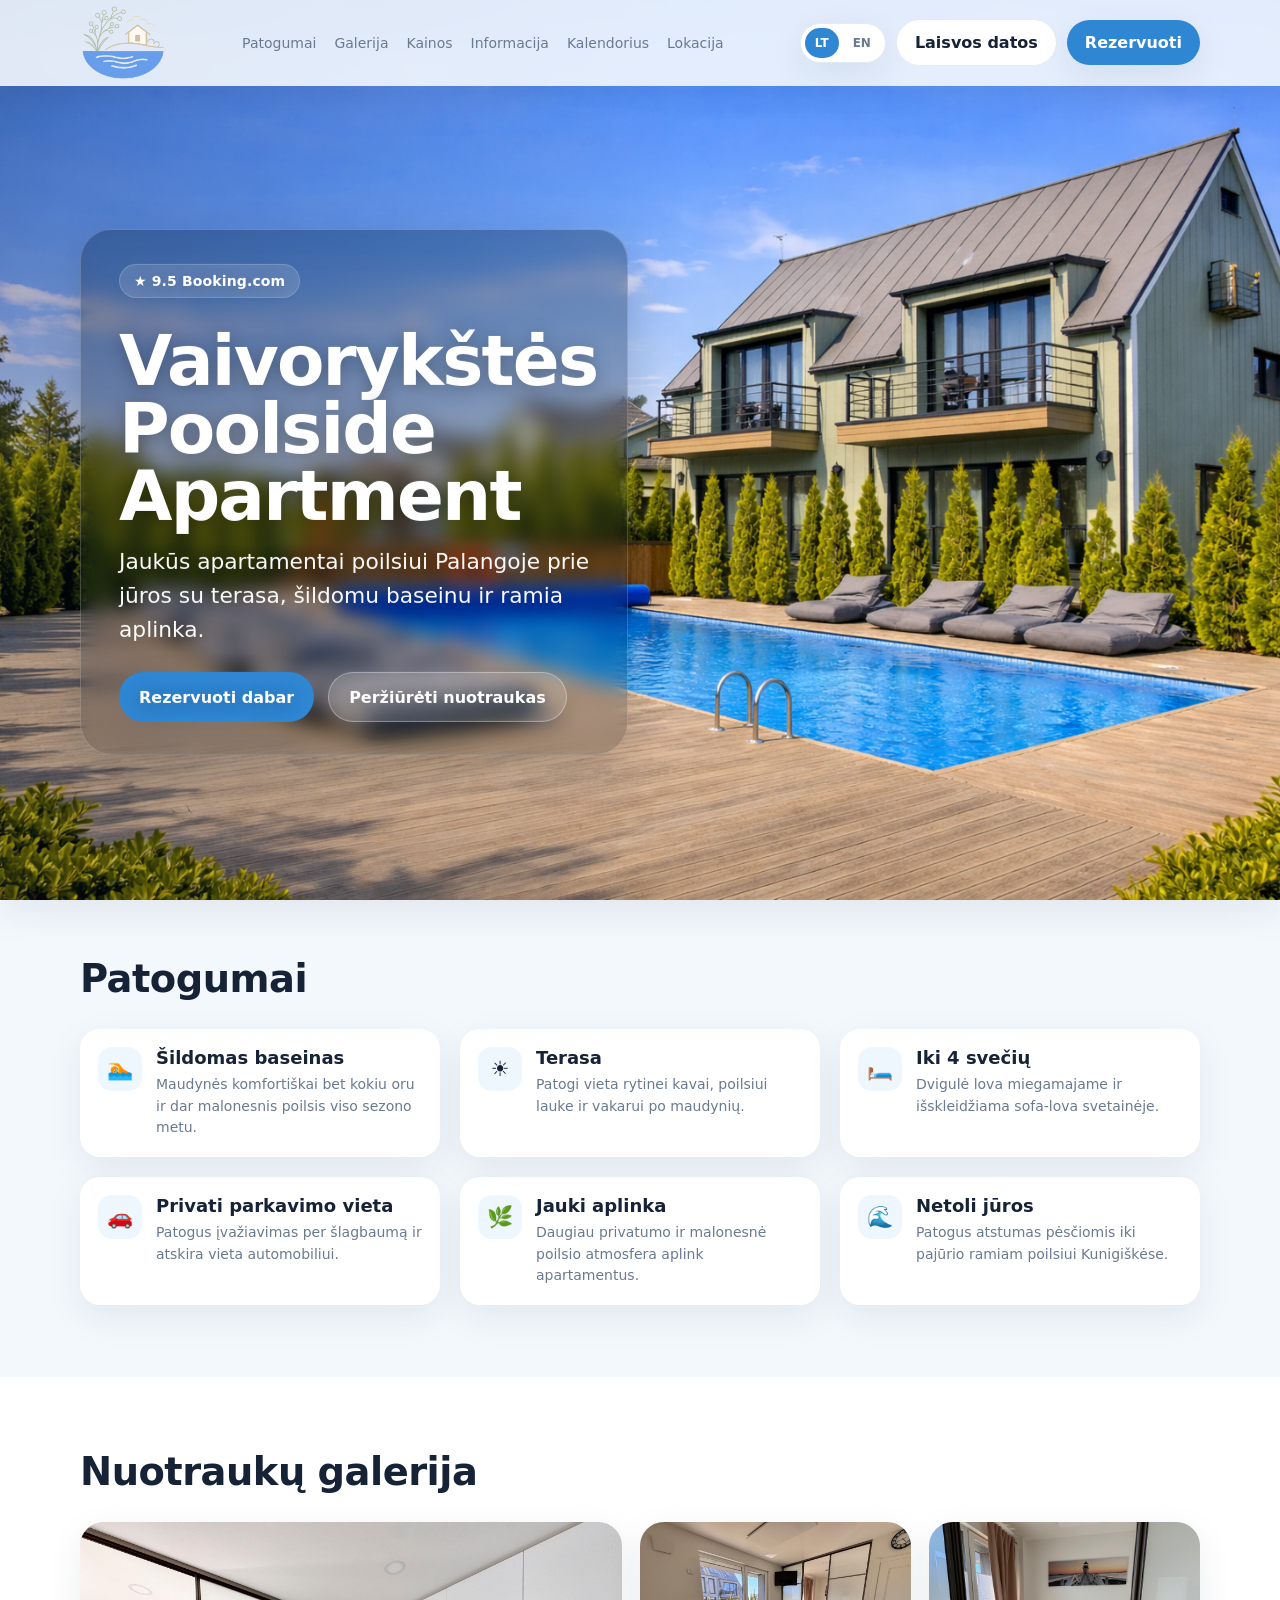
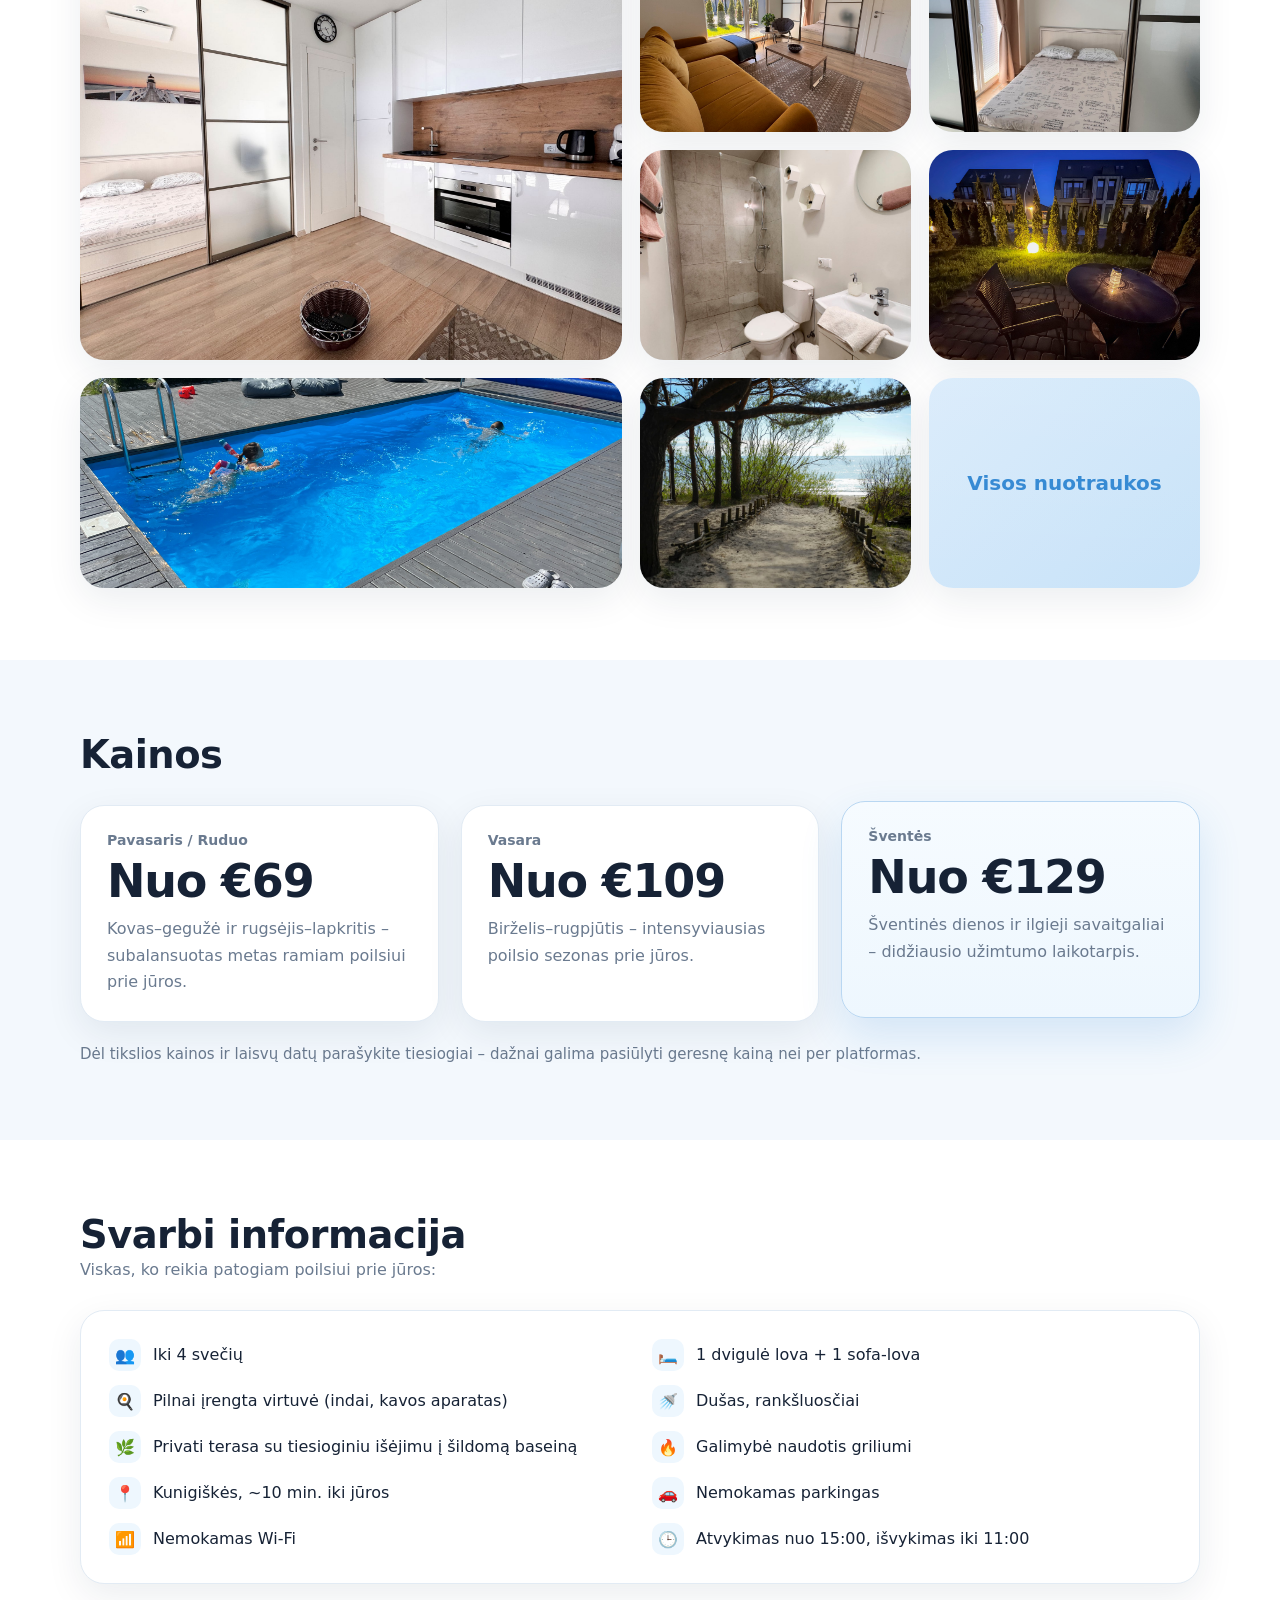
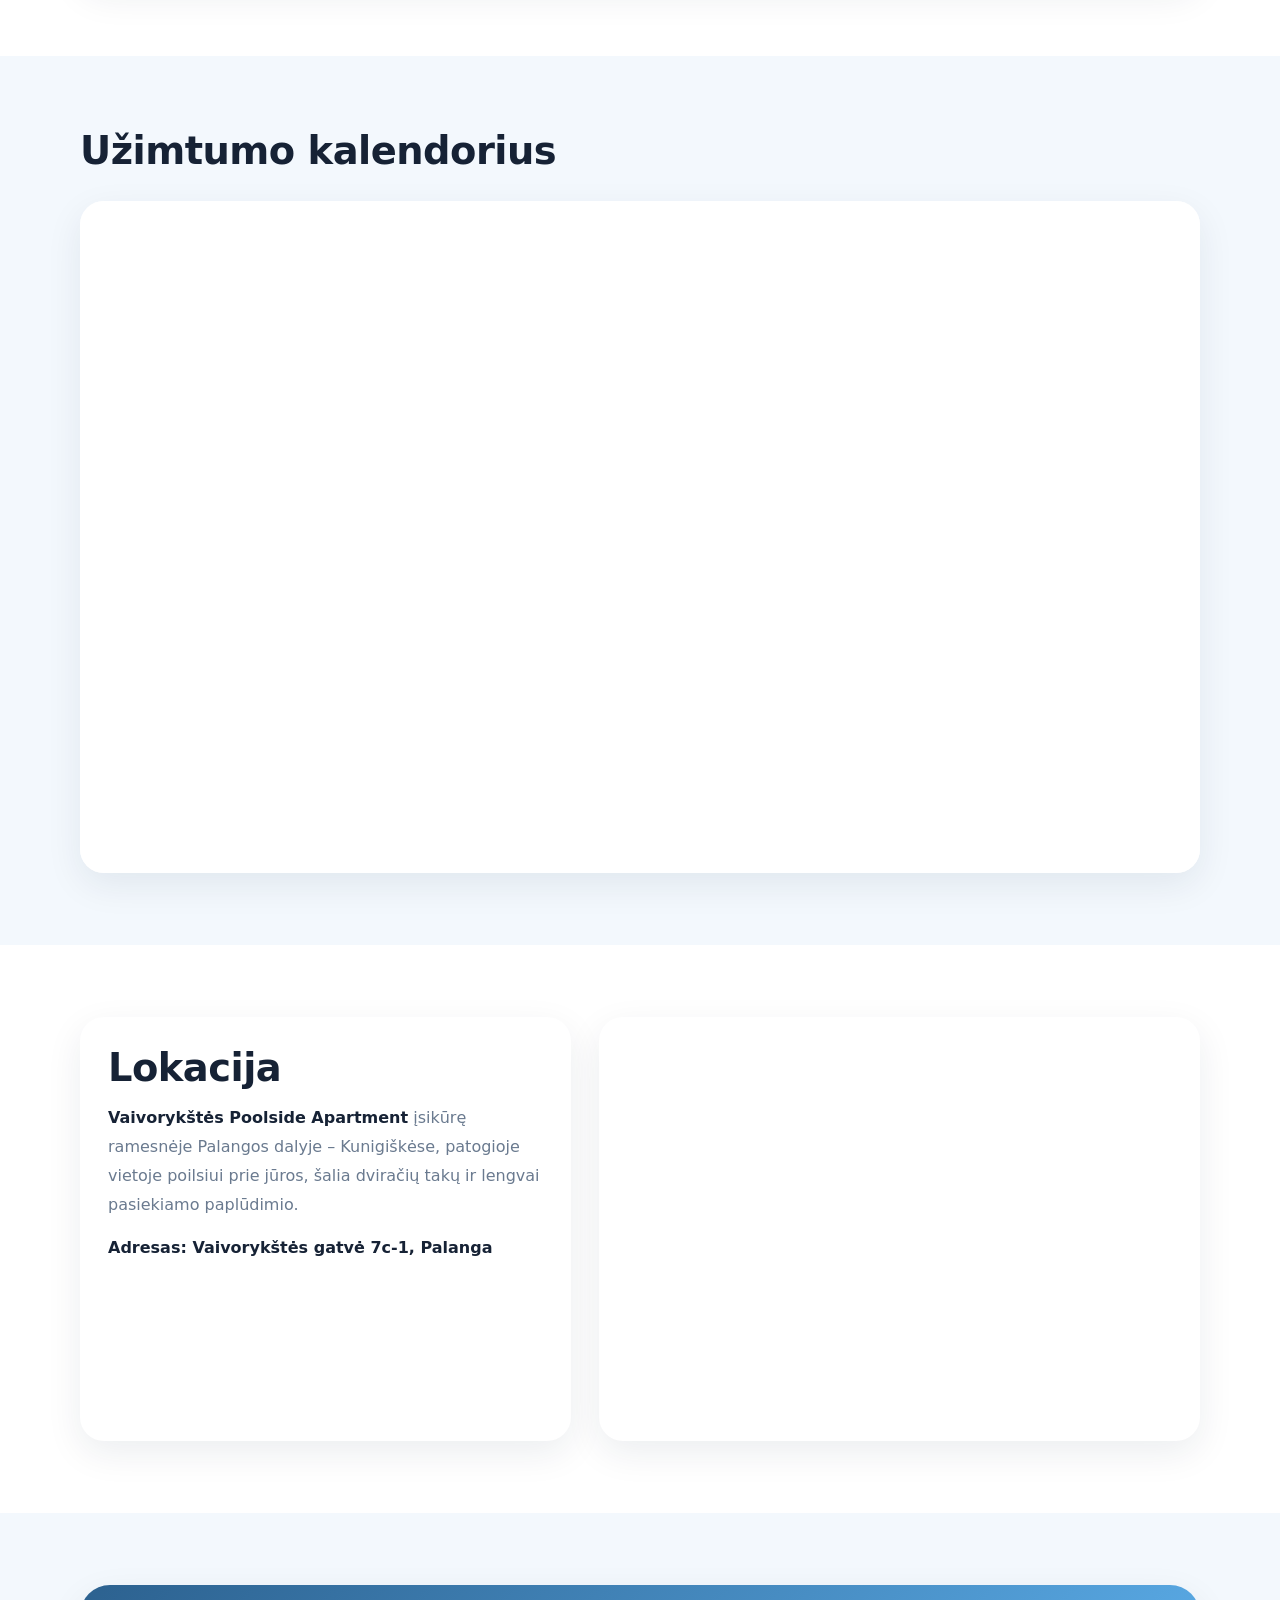
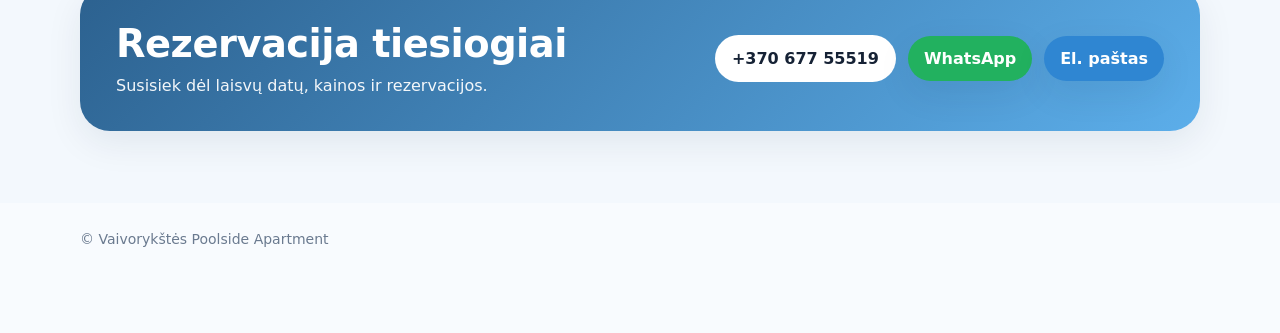
==== commit 30fb8210: "Add files via upload" ====
--- a/index.html
+++ b/index.html
@@ -3,19 +3,54 @@
 <head>
   <meta charset="UTF-8">
   <meta name="viewport" content="width=device-width, initial-scale=1.0">
-  <title>Vaivorykštės Poolside Apartment | Kunigiškės, Palanga</title>
-  <meta name="description" content="Vaivorykštės Poolside Apartment – apartamentai Kunigiškėse su šildomu baseinu, terasa, privačiu parkingu ir patogiu poilsiu iki 4 svečių.">
-  <link rel="icon" type="image/png" href="assets/favicon.png">
+  <title>Apartamentai Palangoje | Vaivorykštės Poolside Apartment</title>
+  <meta name="description" content="Vaivorykštės Poolside Apartment – jaukūs apartamentai Palangoje, Kunigiškėse, su šildomu baseinu, terasa, privačiu parkingu ir patogiu poilsiu iki 4 svečių.">
+  <meta name="robots" content="index, follow">
+  <link rel="canonical" href="https://apartamentaipalanga.lt/">
+  <meta property="og:type" content="website">
+  <meta property="og:locale" content="lt_LT">
+  <meta property="og:title" content="Apartamentai Palangoje | Vaivorykštės Poolside Apartment">
+  <meta property="og:description" content="Jaukūs apartamentai Palangoje, Kunigiškėse, su šildomu baseinu, terasa ir privačiu parkingu.">
+  <meta property="og:url" content="https://apartamentaipalanga.lt/">
+  <meta property="og:image" content="https://apartamentaipalanga.lt/assets/hero_2560.webp">
+  <meta name="twitter:card" content="summary_large_image">
+  <meta name="twitter:title" content="Apartamentai Palangoje | Vaivorykštės Poolside Apartment">
+  <meta name="twitter:description" content="Jaukūs apartamentai Palangoje, Kunigiškėse, su šildomu baseinu, terasa ir privačiu parkingu.">
+  <meta name="twitter:image" content="https://apartamentaipalanga.lt/assets/hero_2560.webp">
+  <link rel="icon" type="image/png" href="assets/favicon-v2-32.png">
   <link rel="shortcut icon" href="favicon.ico">
-  <link rel="apple-touch-icon" href="assets/favicon.png">
+  <link rel="apple-touch-icon" href="assets/favicon-v2-180.png">
   <link rel="stylesheet" href="styles.css">
+  <script type="application/ld+json">
+    {
+      "@context": "https://schema.org",
+      "@type": "LodgingBusiness",
+      "name": "Vaivorykštės Poolside Apartment",
+      "url": "https://apartamentaipalanga.lt/",
+      "image": "https://apartamentaipalanga.lt/assets/hero_2560.webp",
+      "description": "Jaukūs apartamentai Palangoje, Kunigiškėse, su šildomu baseinu, terasa, privačiu parkingu ir poilsiui prie jūros.",
+      "telephone": "+37067755519",
+      "email": "mailto:ank325@gmail.com",
+      "address": {
+        "@type": "PostalAddress",
+        "streetAddress": "Vaivorykštės gatvė 7c-1",
+        "addressLocality": "Palanga",
+        "addressCountry": "LT"
+      },
+      "amenityFeature": [
+        {"@type": "LocationFeatureSpecification", "name": "Šildomas baseinas", "value": true},
+        {"@type": "LocationFeatureSpecification", "name": "Terasa", "value": true},
+        {"@type": "LocationFeatureSpecification", "name": "Privati parkavimo vieta", "value": true}
+      ]
+    }
+  </script>
 </head>
 <body>
   <header class="topbar">
     <div class="container nav">
       <a href="#virsus" class="brand brand-logo-only" aria-label="Pradžia"><img src="assets/header-logo-clean.png" alt="Vaivorykštės Poolside Apartment logo" class="header-logo"></a>
       <nav class="nav-links">
-        <a href="#patogumai" data-i18n="navFeatures">Patogumai</a><a href="#galerija" data-i18n="navGallery">Galerija</a><a href="#kainos" data-i18n="navPricing">Kainos</a><a href="#kalendorius" data-i18n="navCalendar">Kalendorius</a><a href="#lokacija" data-i18n="navLocation">Lokacija</a><a href="#rezervacija" data-i18n="navBooking">Rezervacija</a>
+        <a href="#patogumai" data-i18n="navFeatures">Patogumai</a><a href="#galerija" data-i18n="navGallery">Galerija</a><a href="#kainos" data-i18n="navPricing">Kainos</a><a href="#informacija" data-i18n="navInfo">Informacija</a><a href="#kalendorius" data-i18n="navCalendar">Kalendorius</a><a href="#lokacija" data-i18n="navLocation">Lokacija</a>
       </nav>
       <div class="nav-actions">
         <div class="lang-switch" aria-label="Language switcher">
@@ -31,7 +66,7 @@
     <section class="hero-overlay section-plain">
       <div class="container">
         <div class="hero-overlay-box">
-          <img src="assets/hero_2560.png" alt="Vaivorykštės Poolside Apartment baseinas" class="hero-bg" id="heroImage">
+          <img src="assets/hero_2560.png" alt="Vaivorykštės Poolside Apartment apartamentai Palangoje su baseinu" class="hero-bg" id="heroImage">
           <div class="hero-shade"></div>
           <div class="hero-overlay-content">
             
@@ -73,13 +108,13 @@
         </div>
 
         <div class="gallery-grid">
-          <button class="gallery-item large" data-index="0"><img src="assets/photo-1.jpg" alt="Gallery photo 1"></button>
-          <button class="gallery-item" data-index="1"><img src="assets/photo-2.jpg" alt="Gallery photo 2"></button>
-          <button class="gallery-item" data-index="2"><img src="assets/photo-3.jpg" alt="Gallery photo 3"></button>
-          <button class="gallery-item" data-index="3"><img src="assets/photo-4.jpg" alt="Gallery photo 4"></button>
-          <button class="gallery-item" data-index="4"><img src="assets/photo-5.jpg" alt="Gallery photo 5"></button>
-          <button class="gallery-item" data-index="5"><img src="assets/photo-6.jpg" alt="Gallery photo 6"></button>
-          <button class="gallery-item" data-index="6"><img src="assets/photo-7.jpg" alt="Gallery photo 7"></button>
+          <button class="gallery-item large" data-index="0"><img src="assets/photo-1.jpg" alt="Vaivorykštės Poolside Apartment nuotrauka 1, apartamentai Palangoje"></button>
+          <button class="gallery-item" data-index="1"><img src="assets/photo-2.jpg" alt="Vaivorykštės Poolside Apartment nuotrauka 2, apartamentai Palangoje"></button>
+          <button class="gallery-item" data-index="2"><img src="assets/photo-3.jpg" alt="Vaivorykštės Poolside Apartment nuotrauka 3, apartamentai Palangoje"></button>
+          <button class="gallery-item" data-index="3"><img src="assets/photo-4.jpg" alt="Vaivorykštės Poolside Apartment nuotrauka 4, apartamentai Palangoje"></button>
+          <button class="gallery-item" data-index="4"><img src="assets/photo-5.jpg" alt="Vaivorykštės Poolside Apartment nuotrauka 5, apartamentai Palangoje"></button>
+          <button class="gallery-item" data-index="5"><img src="assets/photo-6.jpg" alt="Vaivorykštės Poolside Apartment nuotrauka 6, apartamentai Palangoje"></button>
+          <button class="gallery-item" data-index="6"><img src="assets/photo-7.jpg" alt="Vaivorykštės Poolside Apartment nuotrauka 7, apartamentai Palangoje"></button>
           <button class="gallery-item more-tile" id="openGalleryBtn" data-i18n="galleryMore">Visos nuotraukos</button>
         </div>
       </div>
@@ -95,17 +130,17 @@
         <div class="pricing-grid">
           <article class="price-card featured" id="priceCard1">
             <div class="price-label" data-i18n="price1Label">Pavasaris / Ruduo</div>
-            <div class="price-value">€69–109</div>
+            <div class="price-value">Nuo €69</div>
             <p data-i18n="price1Text">Kovas–gegužė ir rugsėjis–lapkritis – subalansuotas metas ramiam poilsiui prie jūros.</p>
           </article>
           <article class="price-card" id="priceCard2">
             <div class="price-label" data-i18n="price2Label">Vasara</div>
-            <div class="price-value">€109–129</div>
+            <div class="price-value">Nuo €109</div>
             <p data-i18n="price2Text">Dauguma vasaros datų su gera kaina tiesioginei rezervacijai.</p>
           </article>
           <article class="price-card" id="priceCard3">
             <div class="price-label" data-i18n="price3Label">Šventės</div>
-            <div class="price-value">€129–149</div>
+            <div class="price-value">Nuo €129</div>
             <p data-i18n="price3Text">Šventiniai savaitgaliai ir jaukūs poilsio pabėgimai ne sezono metu.</p>
           </article>
         </div>
@@ -113,7 +148,33 @@
       </div>
     </section>
     
-    <section id="kalendorius" class="section section-plain">
+    <section id="informacija" class="section section-plain">
+      <div class="container">
+        <div class="section-head">
+          <div>
+            <h2 data-i18n="infoTitle">Svarbi informacija</h2>
+            <p data-i18n="infoIntro">Viskas, ko reikia patogiam poilsiui prie jūros:</p>
+          </div>
+        </div>
+        <div class="info-panel">
+          <ul class="info-list" aria-label="Svarbi informacija">
+            <li><span class="info-bullet">👥</span><span data-i18n="infoItem1">Iki 4 svečių</span></li>
+            <li><span class="info-bullet">🛏️</span><span data-i18n="infoItem2">1 miegamasis: dvigulė lova + sofa-lova</span></li>
+            <li><span class="info-bullet">🍳</span><span data-i18n="infoItem3">Pilnai įrengta virtuvė (indai, kavos aparatas)</span></li>
+            <li><span class="info-bullet">🚿</span><span data-i18n="infoItem4">Dušas, rankšluosčiai</span></li>
+            <li><span class="info-bullet">🌿</span><span data-i18n="infoItem5">Privati terasa su tiesioginiu išėjimu į šildomą baseiną</span></li>
+            <li><span class="info-bullet">🔥</span><span data-i18n="infoItem6">Galimybė naudotis griliumi</span></li>
+            <li><span class="info-bullet">📍</span><span data-i18n="infoItem7">Kunigiškės, ~10 min. iki jūros</span></li>
+            <li><span class="info-bullet">🚗</span><span data-i18n="infoItem8">Nemokamas parkingas</span></li>
+            <li><span class="info-bullet">📶</span><span data-i18n="infoItem9">Nemokamas Wi‑Fi</span></li>
+            <li><span class="info-bullet">🕒</span><span data-i18n="infoItem10">Atvykimas nuo 15:00, išvykimas iki 11:00</span></li>
+          </ul>
+        </div>
+      </div>
+    </section>
+
+
+    <section id="kalendorius" class="section section-tint">
       <div class="container">
         <div class="section-head">
           <div><h2 data-i18n="calendarTitle">Užimtumo kalendorius</h2></div>
@@ -125,7 +186,7 @@
       </div>
     </section>
 
-    <section id="lokacija" class="section section-tint">
+    <section id="lokacija" class="section section-plain">
       <div class="container location-grid">
         <div class="location-copy">
           <h2 class="section-title" data-i18n="locationTitle">Lokacija</h2>
@@ -137,7 +198,7 @@
       </div>
     </section>
 
-    <section id="rezervacija" class="section section-plain">
+    <section id="rezervacija" class="section section-tint">
       <div class="container">
         <div class="cta-box">
           <div>
@@ -163,7 +224,7 @@
     <div class="lightbox-stage">
       <div class="lightbox-status" id="lightboxStatus" aria-live="polite">1 / 17</div>
       <div class="lightbox-media">
-        <img id="lightboxImage" src="" alt="Galerijos nuotrauka">
+        <img id="lightboxImage" src="" alt="Vaivorykštės Poolside Apartment galerijos nuotrauka">
       </div>
       <div class="lightbox-thumbs" id="lightboxThumbs" aria-label="Galerijos nuotraukų juosta"></div>
     </div>
@@ -174,6 +235,7 @@
     <a class="btn btn-primary" href="#rezervacija" data-i18n="stickyReserve">Rezervuoti apartamentus</a>
   </div>
 
+  <script src="translations.js"></script>
   <script src="script.js"></script>
 </body>
 </html>
--- a/styles.css
+++ b/styles.css
@@ -74,6 +74,49 @@
 .cta-box h2{margin:0 0 10px}
 .cta-box p{margin:0;opacity:.94}
 .cta-actions{display:flex;gap:12px;flex-wrap:wrap}
+
+
+.info-panel{
+  background:#fff;
+  border:1px solid var(--line);
+  border-radius:24px;
+  padding:28px;
+  box-shadow:var(--shadow);
+}
+.info-list{
+  list-style:none;
+  margin:0;
+  padding:0;
+  display:grid;
+  grid-template-columns:repeat(2,minmax(0,1fr));
+  gap:14px 24px;
+}
+.info-list li{
+  display:flex;
+  align-items:flex-start;
+  gap:12px;
+  color:var(--text);
+  line-height:1.6;
+  min-width:0;
+}
+.info-bullet{
+  width:32px;
+  height:32px;
+  border-radius:10px;
+  display:flex;
+  align-items:center;
+  justify-content:center;
+  background:var(--brand-soft);
+  flex:0 0 auto;
+}
+.info-list span:last-child{
+  display:block;
+  padding-top:3px;
+}
+@media (max-width:900px){
+  .info-list{grid-template-columns:1fr;}
+}
+
 .pricing-grid{display:grid;grid-template-columns:repeat(3,1fr);gap:22px}
 .price-card{position:relative;background:#fff;border:1px solid var(--line);border-radius:24px;padding:26px;box-shadow:var(--shadow)}
 .price-card.featured{background:linear-gradient(180deg,#f6fbff 0%,#eef7fe 100%);border-color:#cfe4f7;transform:translateY(-4px);box-shadow:0 18px 42px rgba(47,134,210,.16)}
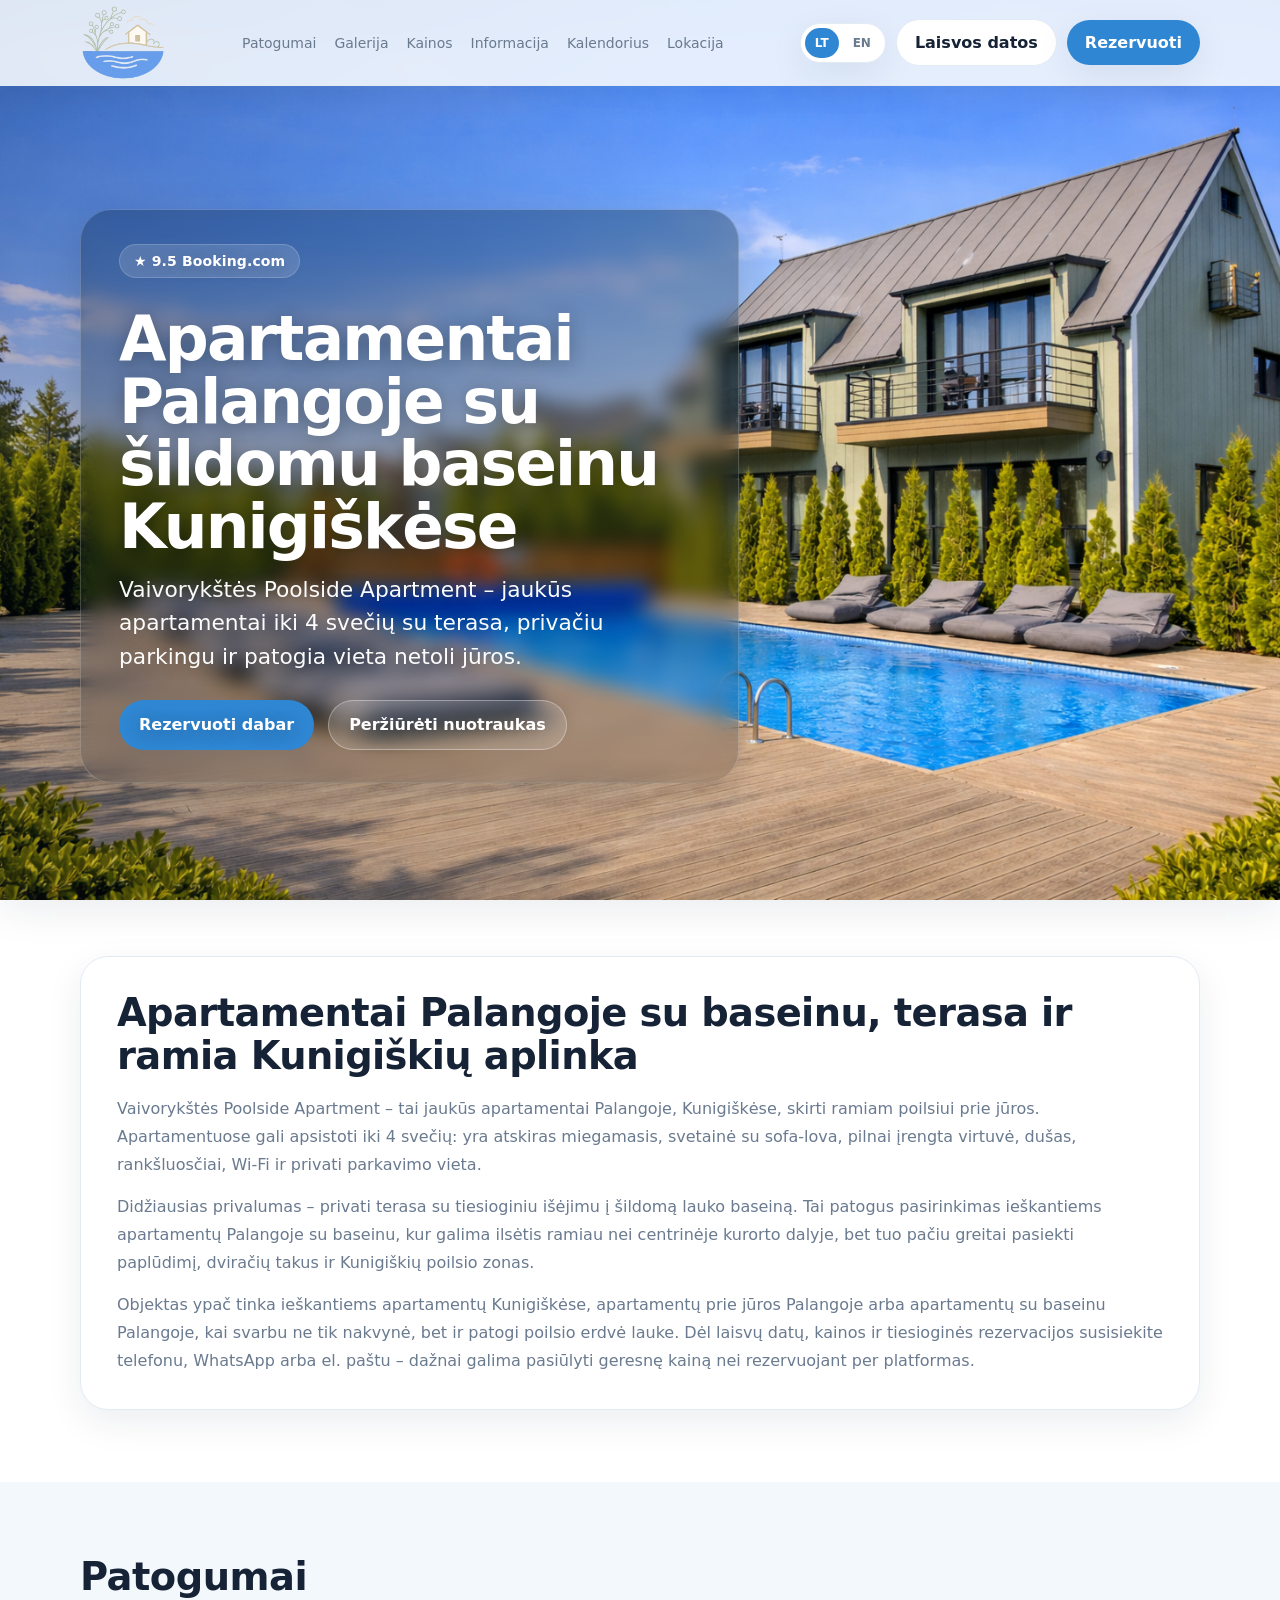
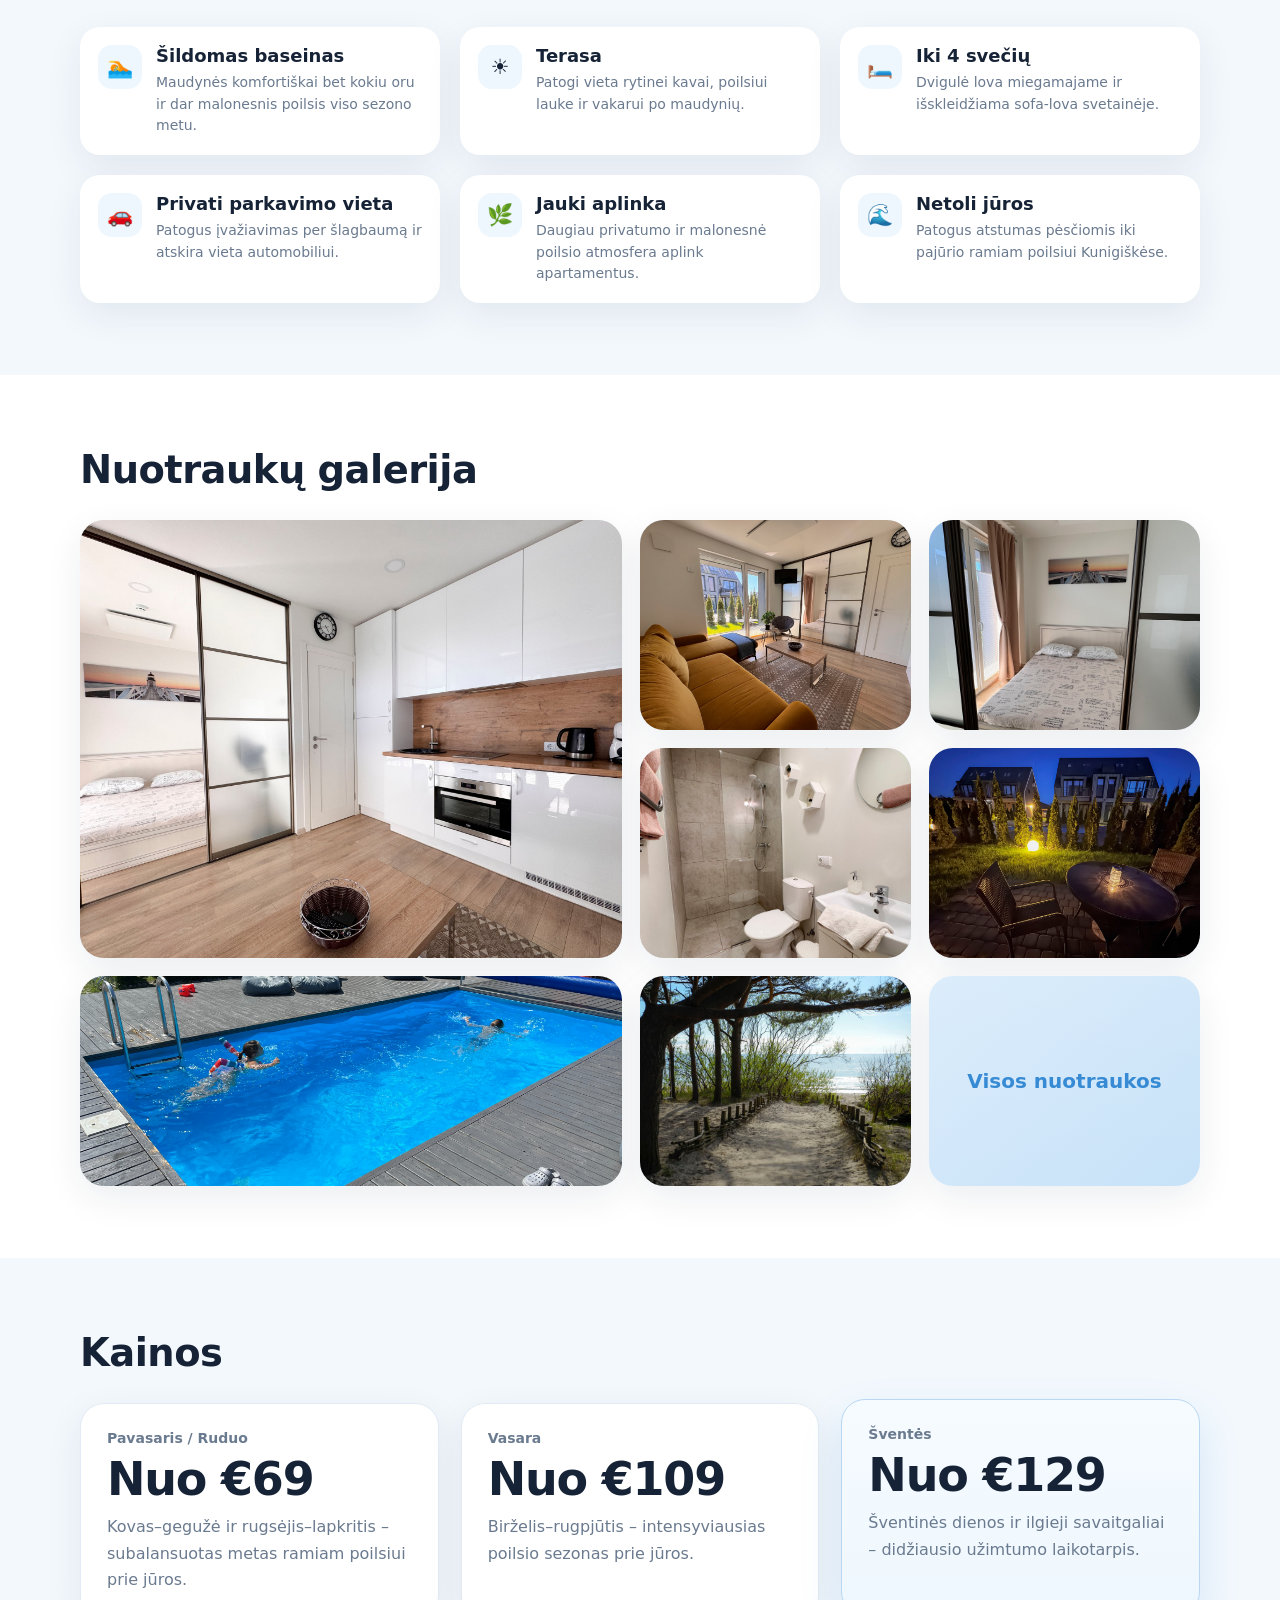
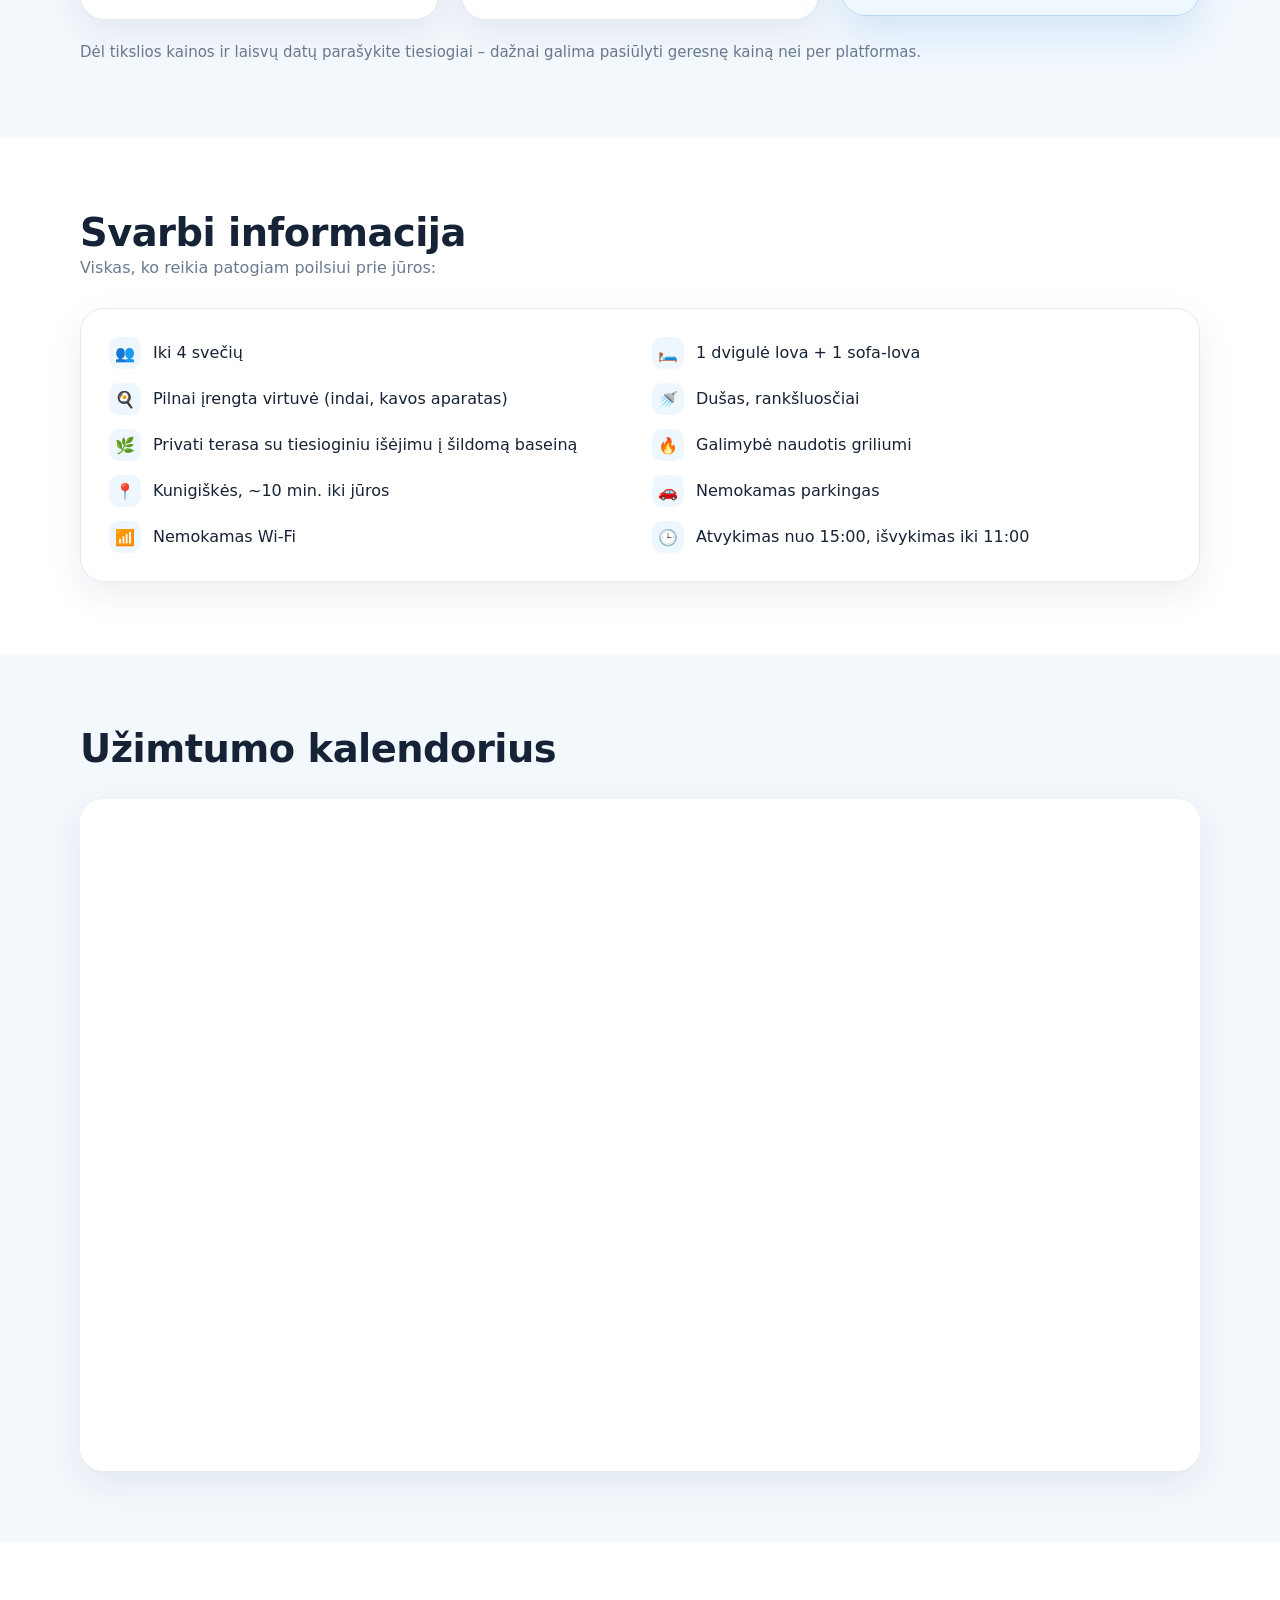
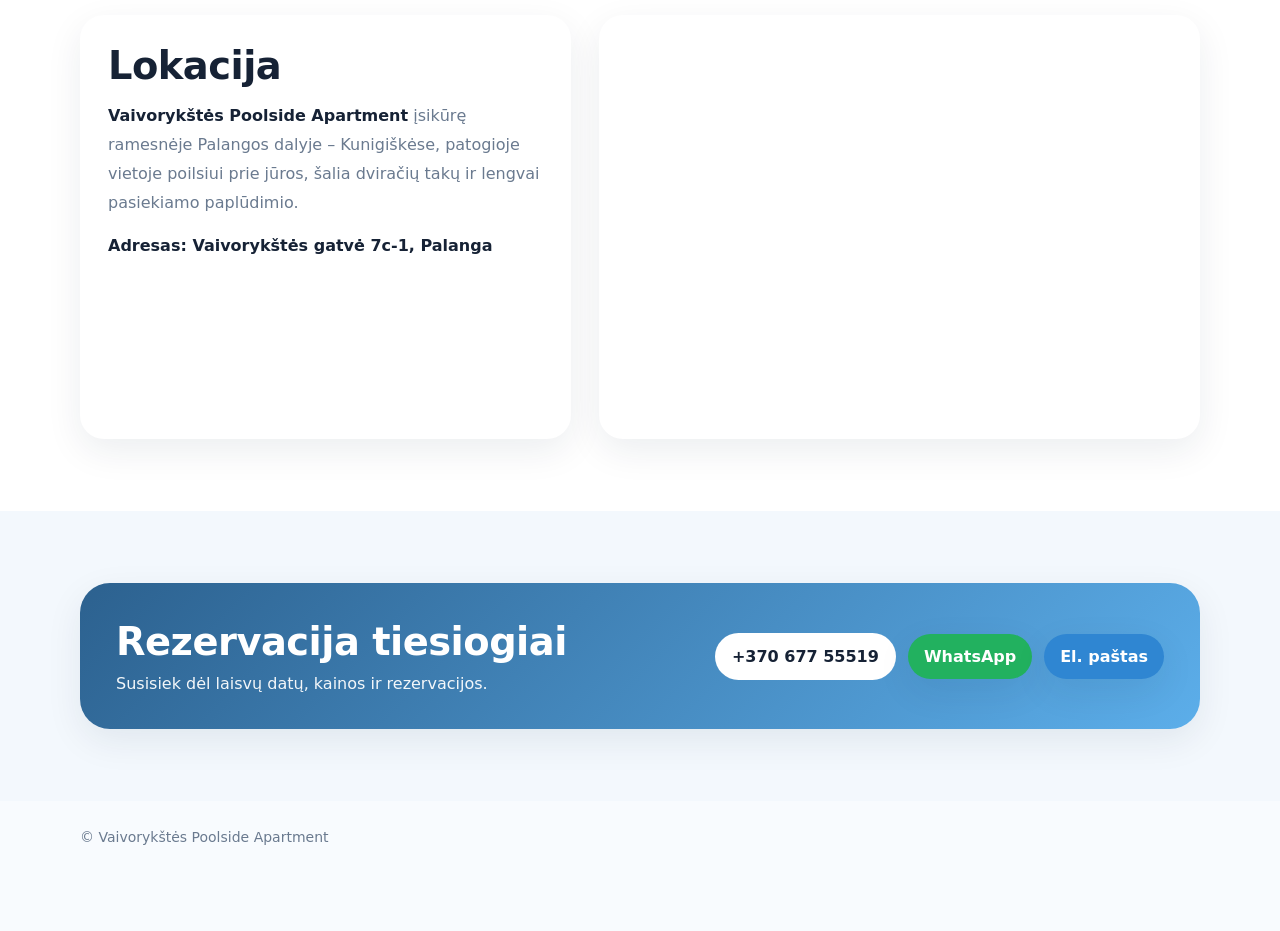
==== commit 60550bdd: "SEO optimizavimas" ====
--- a/index.html
+++ b/index.html
@@ -1,48 +1,95 @@
 <!DOCTYPE html>
-<html lang="lt">
+<html lang="lt" data-page-lang="lt" data-asset-base="assets/">
 <head>
   <meta charset="UTF-8">
   <meta name="viewport" content="width=device-width, initial-scale=1.0">
-  <title>Apartamentai Palangoje | Vaivorykštės Poolside Apartment</title>
-  <meta name="description" content="Vaivorykštės Poolside Apartment – jaukūs apartamentai Palangoje, Kunigiškėse, su šildomu baseinu, terasa, privačiu parkingu ir patogiu poilsiu iki 4 svečių.">
-  <meta name="robots" content="index, follow">
+  <title>Apartamentai Palangoje su baseinu Kunigiškėse | Vaivorykštės</title>
+  <meta name="description" content="Jaukūs apartamentai Kunigiškėse, Palangoje, iki 4 svečių: terasa, šildomas baseinas, privatus parkingas, Wi‑Fi ir ~10 min. iki jūros. Rezervuokite tiesiogiai.">
+  <meta name="robots" content="index, follow, max-image-preview:large">
   <link rel="canonical" href="https://apartamentaipalanga.lt/">
+  <link rel="alternate" hreflang="lt" href="https://apartamentaipalanga.lt/">
+  <link rel="alternate" hreflang="en" href="https://apartamentaipalanga.lt/en/">
+  <link rel="alternate" hreflang="x-default" href="https://apartamentaipalanga.lt/">
+  <meta name="theme-color" content="#2f86d2">
   <meta property="og:type" content="website">
   <meta property="og:locale" content="lt_LT">
-  <meta property="og:title" content="Apartamentai Palangoje | Vaivorykštės Poolside Apartment">
-  <meta property="og:description" content="Jaukūs apartamentai Palangoje, Kunigiškėse, su šildomu baseinu, terasa ir privačiu parkingu.">
+  <meta property="og:locale:alternate" content="en_US">
+  <meta property="og:site_name" content="Vaivorykštės Poolside Apartment">
+  <meta property="og:title" content="Apartamentai Palangoje su baseinu Kunigiškėse | Vaivorykštės">
+  <meta property="og:description" content="Apartamentai Kunigiškėse iki 4 svečių su šildomu baseinu, terasa, privačiu parkingu, Wi‑Fi ir tiesiogine rezervacija.">
   <meta property="og:url" content="https://apartamentaipalanga.lt/">
-  <meta property="og:image" content="https://apartamentaipalanga.lt/assets/hero_2560.webp">
+  <meta property="og:image" content="https://apartamentaipalanga.lt/assets/hero_2560.png">
   <meta name="twitter:card" content="summary_large_image">
-  <meta name="twitter:title" content="Apartamentai Palangoje | Vaivorykštės Poolside Apartment">
-  <meta name="twitter:description" content="Jaukūs apartamentai Palangoje, Kunigiškėse, su šildomu baseinu, terasa ir privačiu parkingu.">
-  <meta name="twitter:image" content="https://apartamentaipalanga.lt/assets/hero_2560.webp">
+  <meta name="twitter:title" content="Apartamentai Palangoje su baseinu Kunigiškėse | Vaivorykštės">
+  <meta name="twitter:description" content="Apartamentai Kunigiškėse iki 4 svečių su šildomu baseinu, terasa, privačiu parkingu, Wi‑Fi ir tiesiogine rezervacija.">
+  <meta name="twitter:image" content="https://apartamentaipalanga.lt/assets/hero_2560.png">
   <link rel="icon" type="image/png" href="assets/favicon-v2-32.png">
   <link rel="shortcut icon" href="favicon.ico">
   <link rel="apple-touch-icon" href="assets/favicon-v2-180.png">
+  <link rel="preload" as="image" href="assets/hero_2560.png" type="image/png">
   <link rel="stylesheet" href="styles.css">
   <script type="application/ld+json">
-    {
-      "@context": "https://schema.org",
-      "@type": "LodgingBusiness",
-      "name": "Vaivorykštės Poolside Apartment",
-      "url": "https://apartamentaipalanga.lt/",
-      "image": "https://apartamentaipalanga.lt/assets/hero_2560.webp",
-      "description": "Jaukūs apartamentai Palangoje, Kunigiškėse, su šildomu baseinu, terasa, privačiu parkingu ir poilsiui prie jūros.",
-      "telephone": "+37067755519",
-      "email": "mailto:ank325@gmail.com",
-      "address": {
-        "@type": "PostalAddress",
-        "streetAddress": "Vaivorykštės gatvė 7c-1",
-        "addressLocality": "Palanga",
-        "addressCountry": "LT"
-      },
-      "amenityFeature": [
-        {"@type": "LocationFeatureSpecification", "name": "Šildomas baseinas", "value": true},
-        {"@type": "LocationFeatureSpecification", "name": "Terasa", "value": true},
-        {"@type": "LocationFeatureSpecification", "name": "Privati parkavimo vieta", "value": true}
-      ]
-    }
+{
+        "@context": "https://schema.org",
+        "@type": "LodgingBusiness",
+        "@id": "https://apartamentaipalanga.lt/#lodging",
+        "name": "Vaivorykštės Poolside Apartment",
+        "alternateName": "Apartamentai Palangoje su baseinu Kunigiškėse",
+        "url": "https://apartamentaipalanga.lt/",
+        "image": [
+              "https://apartamentaipalanga.lt/assets/hero_2560.png",
+              "https://apartamentaipalanga.lt/assets/photo-6.jpg",
+              "https://apartamentaipalanga.lt/assets/photo-1.jpg"
+        ],
+        "description": "Apartamentai Palangoje, Kunigiškėse, iki 4 svečių su šildomu baseinu, privačia terasa, parkingu, Wi‑Fi ir patogia vieta poilsiui prie jūros.",
+        "telephone": "+37067755519",
+        "email": "vaivorykstespoolsideapartment@gmail.com",
+        "priceRange": "€€",
+        "address": {
+              "@type": "PostalAddress",
+              "streetAddress": "Vaivorykštės gatvė 7c-1",
+              "addressLocality": "Palanga",
+              "addressCountry": "LT"
+        },
+        "areaServed": {
+              "@type": "City",
+              "name": "Palanga"
+        },
+        "checkinTime": "15:00",
+        "checkoutTime": "11:00",
+        "amenityFeature": [
+              {
+                    "@type": "LocationFeatureSpecification",
+                    "name": "Šildomas lauko baseinas",
+                    "value": true
+              },
+              {
+                    "@type": "LocationFeatureSpecification",
+                    "name": "Privati terasa",
+                    "value": true
+              },
+              {
+                    "@type": "LocationFeatureSpecification",
+                    "name": "Privati parkavimo vieta",
+                    "value": true
+              },
+              {
+                    "@type": "LocationFeatureSpecification",
+                    "name": "Wi‑Fi",
+                    "value": true
+              },
+              {
+                    "@type": "LocationFeatureSpecification",
+                    "name": "Pilnai įrengta virtuvė",
+                    "value": true
+              },
+              {
+                    "@type": "LocationFeatureSpecification",
+                    "name": "Galimybė naudotis griliumi",
+                    "value": true
+              }
+        ]
+  }
   </script>
 </head>
 <body>
@@ -66,18 +113,29 @@
     <section class="hero-overlay section-plain">
       <div class="container">
         <div class="hero-overlay-box">
-          <img src="assets/hero_2560.png" alt="Vaivorykštės Poolside Apartment apartamentai Palangoje su baseinu" class="hero-bg" id="heroImage">
+          <img src="assets/hero_2560.png" alt="Apartamentai Palangoje su šildomu baseinu Kunigiškėse – Vaivorykštės Poolside Apartment" class="hero-bg" id="heroImage">
           <div class="hero-shade"></div>
           <div class="hero-overlay-content">
             
             <div class="hero-rating" data-i18n="heroRating">★ 9.5 Booking.com</div>
-            <h1 data-i18n="heroTitle">Vaivorykštės Poolside Apartment</h1>
-            <p data-i18n="heroText">Jaukūs apartamentai poilsiui Palangoje prie jūros su terasa, šildomu baseinu ir ramia aplinka.</p>
+            <h1 data-i18n="heroTitle">Apartamentai Palangoje su šildomu baseinu Kunigiškėse</h1>
+            <p data-i18n="heroText">Vaivorykštės Poolside Apartment – jaukūs apartamentai iki 4 svečių su terasa, privačiu parkingu ir patogia vieta netoli jūros.</p>
             <div class="hero-actions">
               <a class="btn btn-primary" href="#rezervacija" data-i18n="heroPrimary">Rezervuoti dabar</a>
               <a class="btn btn-secondary light" href="#galerija" data-i18n="heroSecondary">Peržiūrėti nuotraukas</a>
             </div>
           </div>
+        </div>
+      </div>
+    </section>
+
+    <section id="apie" class="section section-plain seo-intro-section">
+      <div class="container">
+        <div class="seo-intro-card">
+          <h2 data-i18n="seoIntroTitle">Apartamentai Palangoje su baseinu, terasa ir ramia Kunigiškių aplinka</h2>
+          <p data-i18n="seoIntroText1">Vaivorykštės Poolside Apartment – tai jaukūs apartamentai Palangoje, Kunigiškėse, skirti ramiam poilsiui prie jūros. Apartamentuose gali apsistoti iki 4 svečių: yra atskiras miegamasis, svetainė su sofa-lova, pilnai įrengta virtuvė, dušas, rankšluosčiai, Wi‑Fi ir privati parkavimo vieta.</p>
+          <p data-i18n="seoIntroText2">Didžiausias privalumas – privati terasa su tiesioginiu išėjimu į šildomą lauko baseiną. Tai patogus pasirinkimas ieškantiems apartamentų Palangoje su baseinu, kur galima ilsėtis ramiau nei centrinėje kurorto dalyje, bet tuo pačiu greitai pasiekti paplūdimį, dviračių takus ir Kunigiškių poilsio zonas.</p>
+          <p data-i18n="seoIntroText3">Objektas ypač tinka ieškantiems apartamentų Kunigiškėse, apartamentų prie jūros Palangoje arba apartamentų su baseinu Palangoje, kai svarbu ne tik nakvynė, bet ir patogi poilsio erdvė lauke. Dėl laisvų datų, kainos ir tiesioginės rezervacijos susisiekite telefonu, WhatsApp arba el. paštu – dažnai galima pasiūlyti geresnę kainą nei rezervuojant per platformas.</p>
         </div>
       </div>
     </section>
@@ -108,13 +166,13 @@
         </div>
 
         <div class="gallery-grid">
-          <button class="gallery-item large" data-index="0"><img src="assets/photo-1.jpg" alt="Vaivorykštės Poolside Apartment nuotrauka 1, apartamentai Palangoje"></button>
-          <button class="gallery-item" data-index="1"><img src="assets/photo-2.jpg" alt="Vaivorykštės Poolside Apartment nuotrauka 2, apartamentai Palangoje"></button>
-          <button class="gallery-item" data-index="2"><img src="assets/photo-3.jpg" alt="Vaivorykštės Poolside Apartment nuotrauka 3, apartamentai Palangoje"></button>
-          <button class="gallery-item" data-index="3"><img src="assets/photo-4.jpg" alt="Vaivorykštės Poolside Apartment nuotrauka 4, apartamentai Palangoje"></button>
-          <button class="gallery-item" data-index="4"><img src="assets/photo-5.jpg" alt="Vaivorykštės Poolside Apartment nuotrauka 5, apartamentai Palangoje"></button>
-          <button class="gallery-item" data-index="5"><img src="assets/photo-6.jpg" alt="Vaivorykštės Poolside Apartment nuotrauka 6, apartamentai Palangoje"></button>
-          <button class="gallery-item" data-index="6"><img src="assets/photo-7.jpg" alt="Vaivorykštės Poolside Apartment nuotrauka 7, apartamentai Palangoje"></button>
+          <button class="gallery-item large" data-index="0"><img src="assets/photo-1.jpg" alt="Virtuvės ir svetainės zona apartamentuose Palangoje Kunigiškėse"></button>
+          <button class="gallery-item" data-index="1"><img src="assets/photo-2.jpg" alt="Svetainė su sofa-lova ir vaizdu į terasą apartamentuose Palangoje"></button>
+          <button class="gallery-item" data-index="2"><img src="assets/photo-3.jpg" alt="Miegamasis Vaivorykštės Poolside Apartment Kunigiškėse"></button>
+          <button class="gallery-item" data-index="3"><img src="assets/photo-4.jpg" alt="Vonios kambarys su dušu apartamentuose Palangoje"></button>
+          <button class="gallery-item" data-index="4"><img src="assets/photo-5.jpg" alt="Privati terasa vakare prie Vaivorykštės Poolside Apartment"></button>
+          <button class="gallery-item" data-index="5"><img src="assets/photo-6.jpg" alt="Šildomas lauko baseinas prie apartamentų Kunigiškėse"></button>
+          <button class="gallery-item" data-index="6"><img src="assets/photo-7.jpg" alt="Takelis į paplūdimį Kunigiškėse netoli apartamentų"></button>
           <button class="gallery-item more-tile" id="openGalleryBtn" data-i18n="galleryMore">Visos nuotraukos</button>
         </div>
       </div>
@@ -130,17 +188,17 @@
         <div class="pricing-grid">
           <article class="price-card featured" id="priceCard1">
             <div class="price-label" data-i18n="price1Label">Pavasaris / Ruduo</div>
-            <div class="price-value">Nuo €69</div>
+            <div class="price-value" data-i18n="price1Value">Nuo €69</div>
             <p data-i18n="price1Text">Kovas–gegužė ir rugsėjis–lapkritis – subalansuotas metas ramiam poilsiui prie jūros.</p>
           </article>
           <article class="price-card" id="priceCard2">
             <div class="price-label" data-i18n="price2Label">Vasara</div>
-            <div class="price-value">Nuo €109</div>
+            <div class="price-value" data-i18n="price2Value">Nuo €109</div>
             <p data-i18n="price2Text">Dauguma vasaros datų su gera kaina tiesioginei rezervacijai.</p>
           </article>
           <article class="price-card" id="priceCard3">
             <div class="price-label" data-i18n="price3Label">Šventės</div>
-            <div class="price-value">Nuo €129</div>
+            <div class="price-value" data-i18n="price3Value">Nuo €129</div>
             <p data-i18n="price3Text">Šventiniai savaitgaliai ir jaukūs poilsio pabėgimai ne sezono metu.</p>
           </article>
         </div>
@@ -208,11 +266,13 @@
           <div class="cta-actions">
             <a class="btn btn-secondary contact-btn" href="tel:+37067755519" data-i18n="bookingPhone">+370 677 55519</a>
             <a class="btn btn-whatsapp" href="https://wa.me/37067755519" target="_blank" rel="noopener">WhatsApp</a>
-            <a class="btn btn-primary" href="mailto:ank325@gmail.com" data-i18n="bookingEmail">El. paštas</a>
+            <a class="btn btn-primary" href="mailto:vaivorykstespoolsideapartment@gmail.com" data-i18n="bookingEmail">El. paštas</a>
           </div>
         </div>
       </div>
     </section>
+
+  </main>
 
   <footer class="footer">
     <div class="container" data-i18n="footerText">© Vaivorykštės Poolside Apartment</div>
--- a/styles.css
+++ b/styles.css
@@ -910,3 +910,86 @@
     border-radius:16px;
   }
 }
+
+
+/* === SEO content and hero title tuning === */
+.seo-intro-section{
+  padding-top:56px;
+}
+.seo-intro-card{
+  background:#fff;
+  border:1px solid var(--line);
+  border-radius:28px;
+  padding:34px 36px;
+  box-shadow:var(--shadow);
+  max-width:980px;
+  margin:0 auto;
+}
+.seo-intro-card h2{
+  margin:0 0 18px;
+  font-size:clamp(28px,3vw,42px);
+  line-height:1.12;
+  letter-spacing:-.6px;
+}
+.seo-intro-card p{
+  margin:0;
+  color:var(--muted);
+  font-size:16px;
+  line-height:1.75;
+  text-wrap:pretty;
+}
+.seo-intro-card p + p{
+  margin-top:14px;
+}
+.hero-overlay-content h1{
+  max-width:13.5ch !important;
+  font-size:clamp(48px,4.8vw,74px) !important;
+  line-height:1.02 !important;
+}
+.hero-overlay-content p{
+  max-width:42ch !important;
+}
+#apie{
+  scroll-margin-top:76px;
+}
+@media (max-width:1100px){
+  .hero-overlay-content h1{
+    font-size:clamp(40px,6vw,62px) !important;
+    max-width:14ch !important;
+  }
+}
+@media (max-width:760px){
+  .seo-intro-section{
+    padding-top:36px;
+  }
+  .seo-intro-card{
+    padding:24px 20px;
+    border-radius:24px;
+  }
+  .seo-intro-card p{
+    font-size:15px;
+    line-height:1.68;
+  }
+  .hero-overlay-content h1{
+    max-width:none !important;
+    font-size:clamp(27px,7.6vw,36px) !important;
+    line-height:1.08 !important;
+    letter-spacing:-.7px !important;
+  }
+  .hero-overlay-content p{
+    max-width:none !important;
+    font-size:15.5px !important;
+  }
+}
+
+/* === SEO v2 fixes after visual QA === */
+.seo-intro-card{
+  max-width:none !important;
+  width:100% !important;
+  margin:0 !important;
+}
+@media (max-width:760px){
+  .seo-intro-card{
+    width:100% !important;
+  }
+}
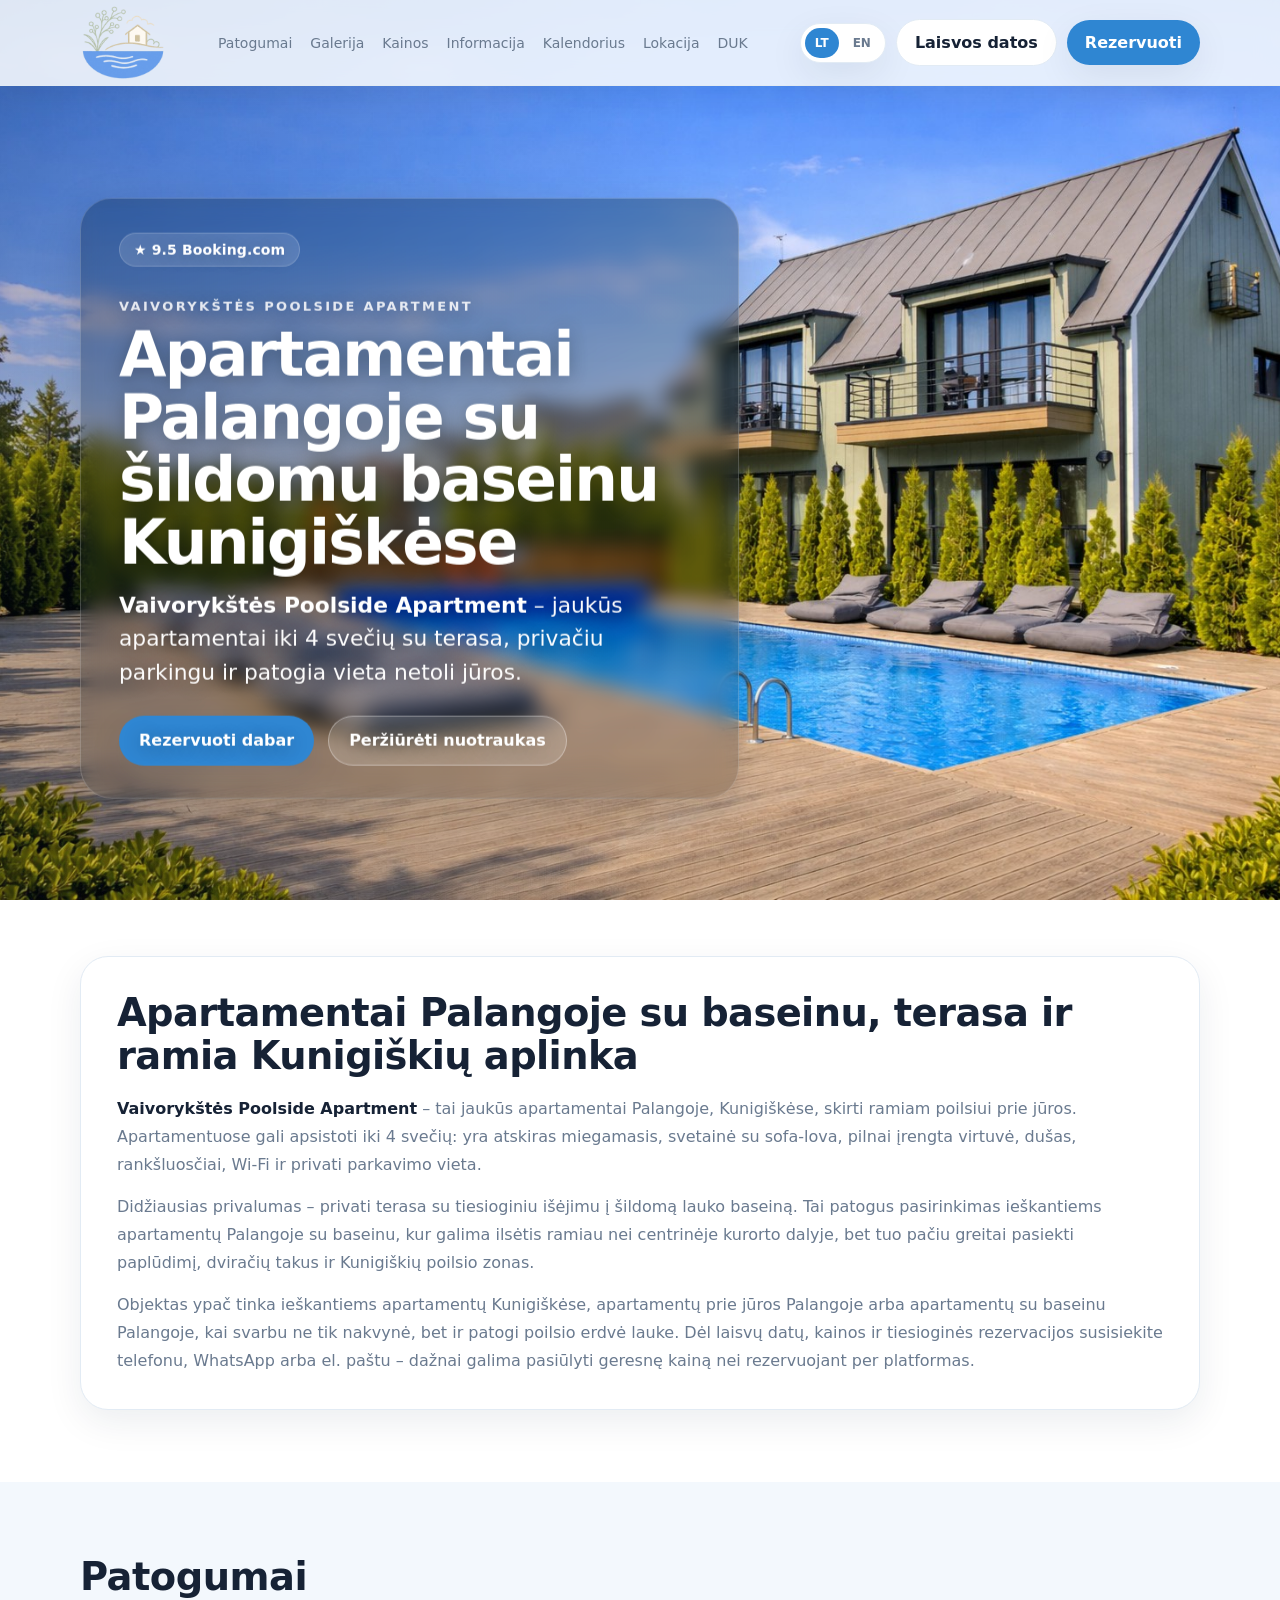
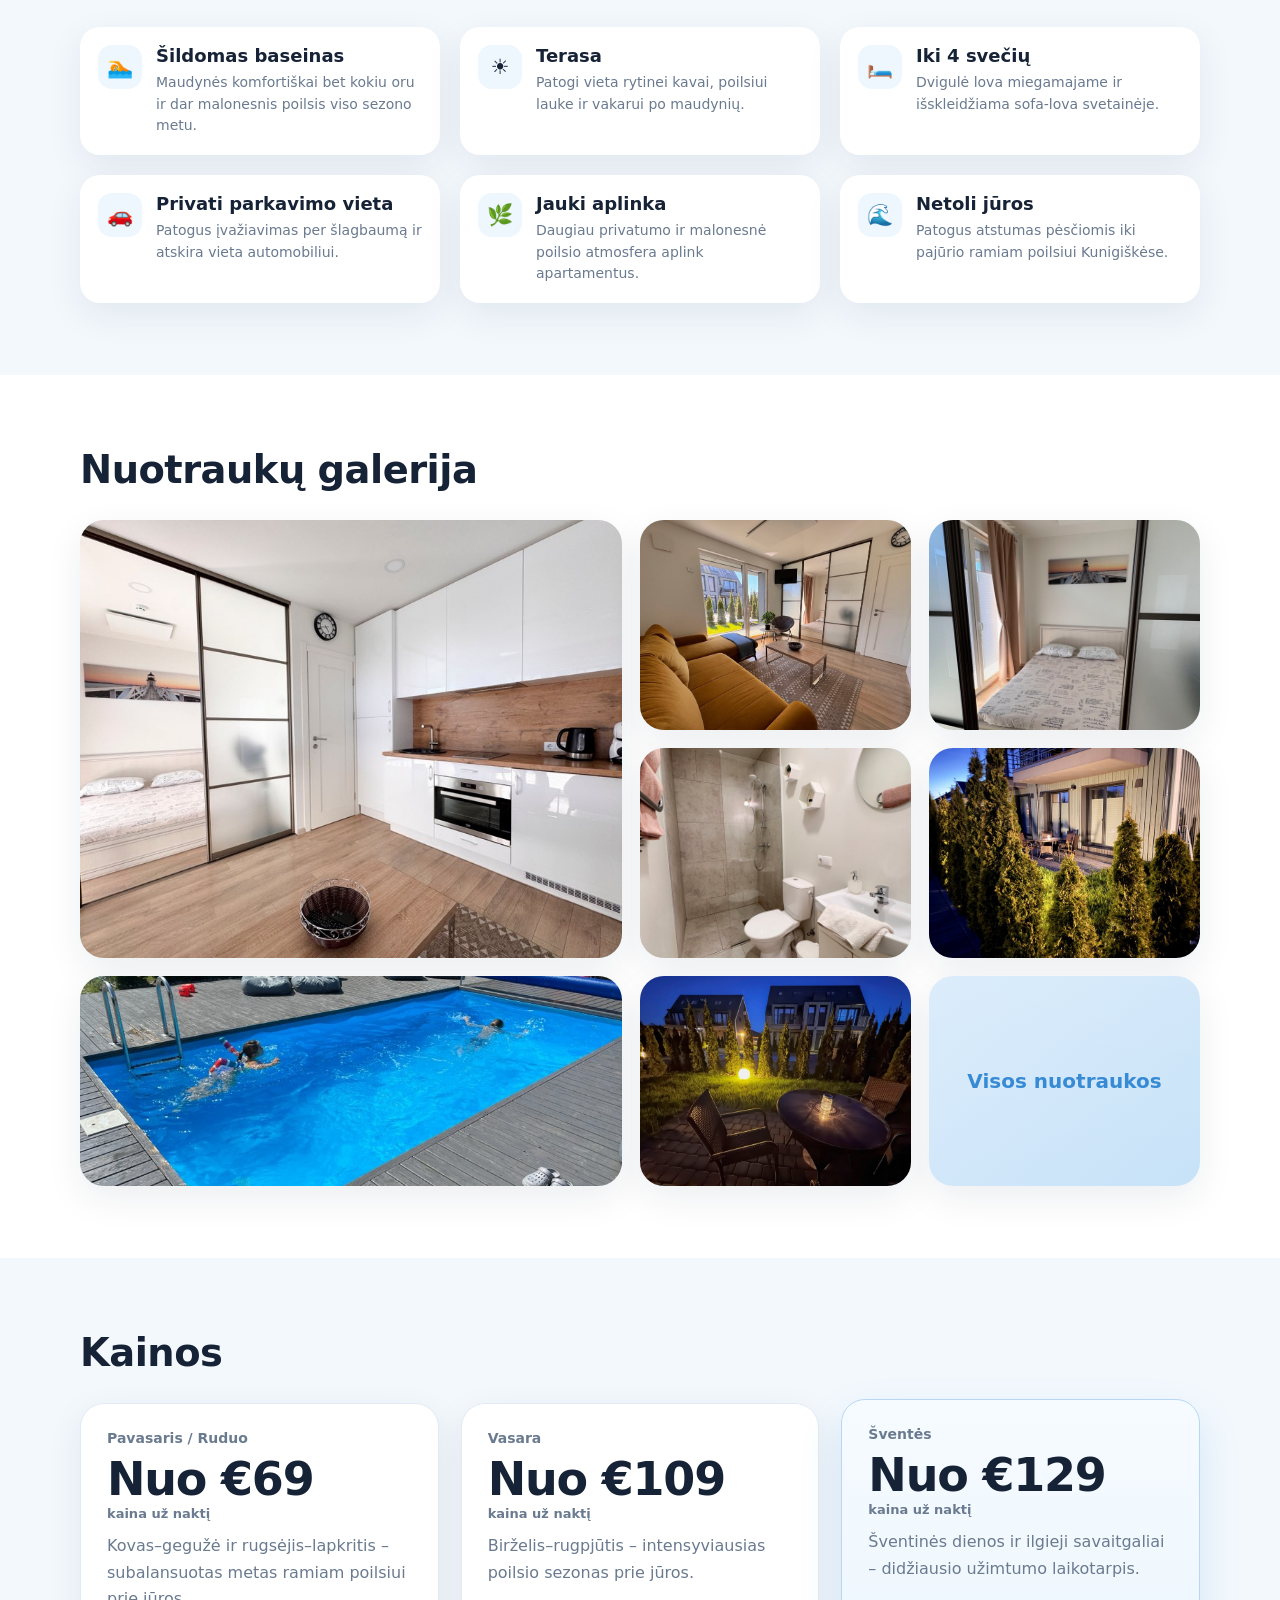
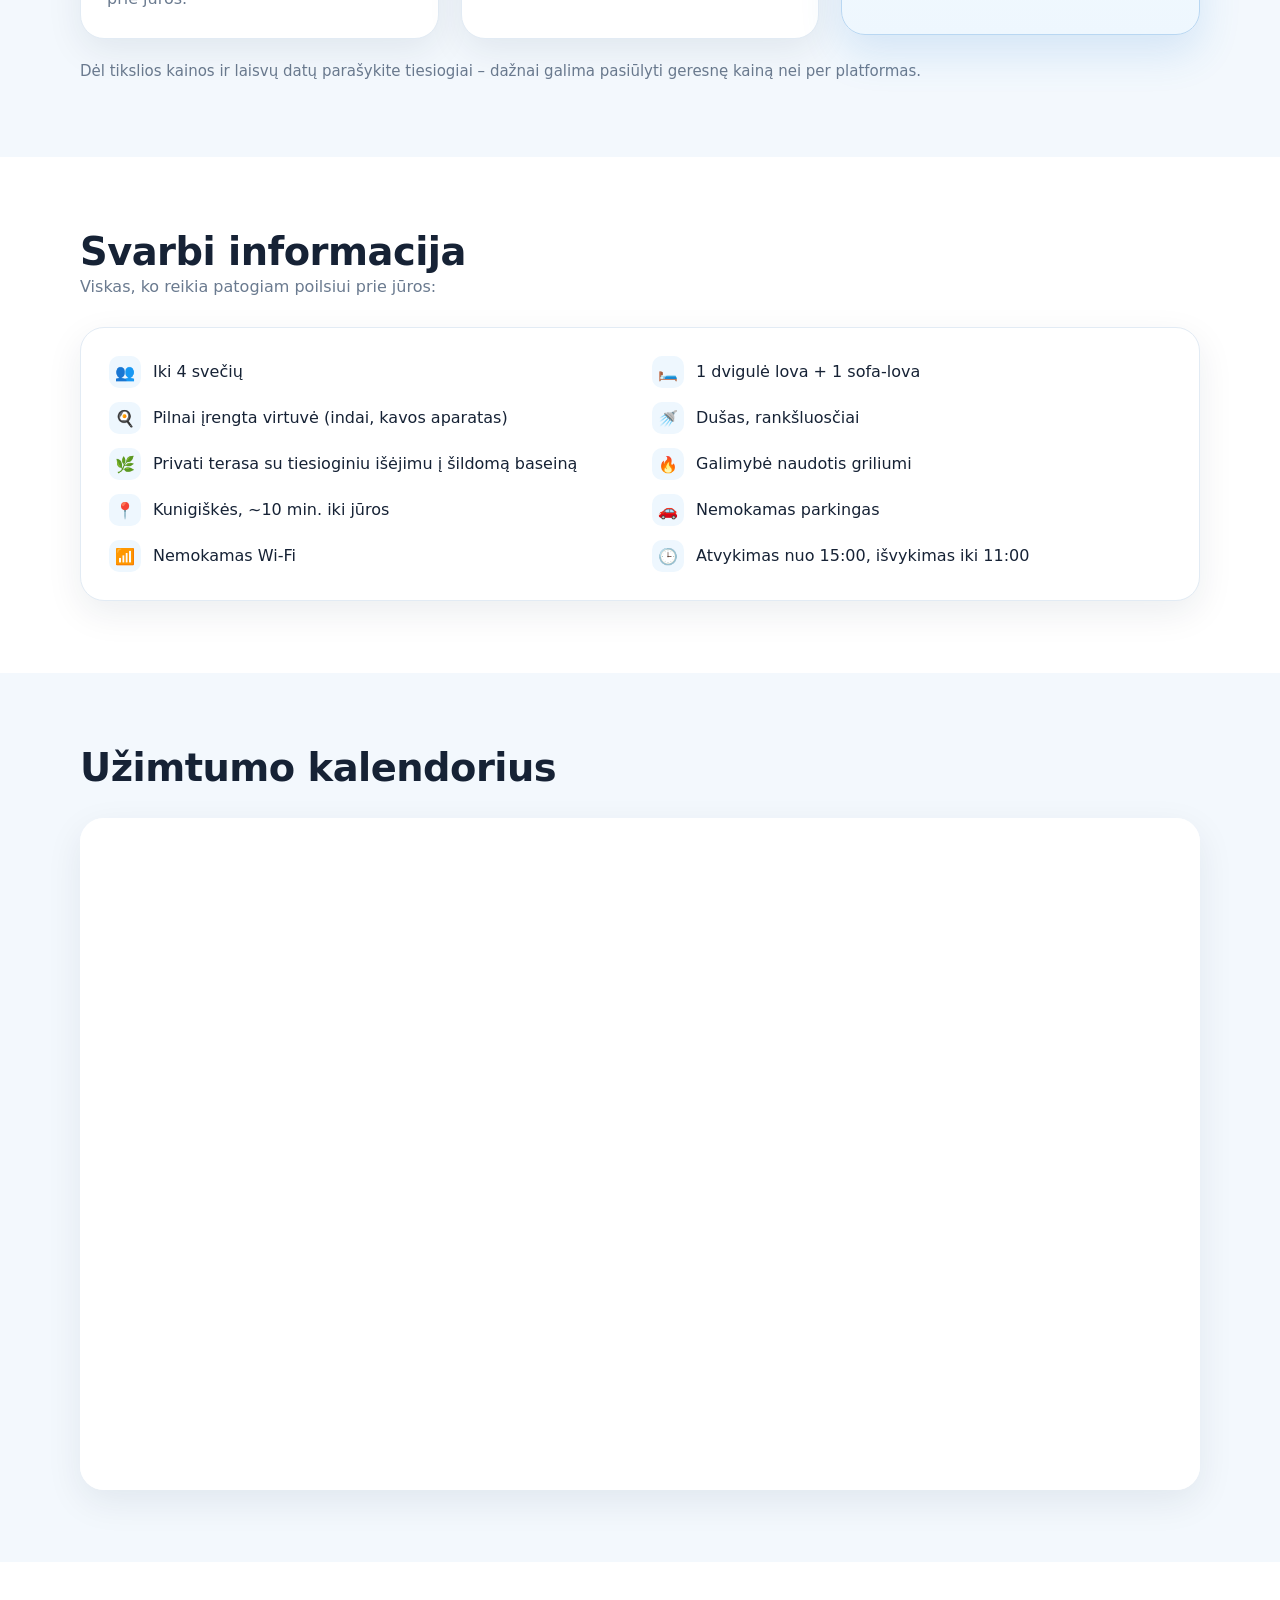
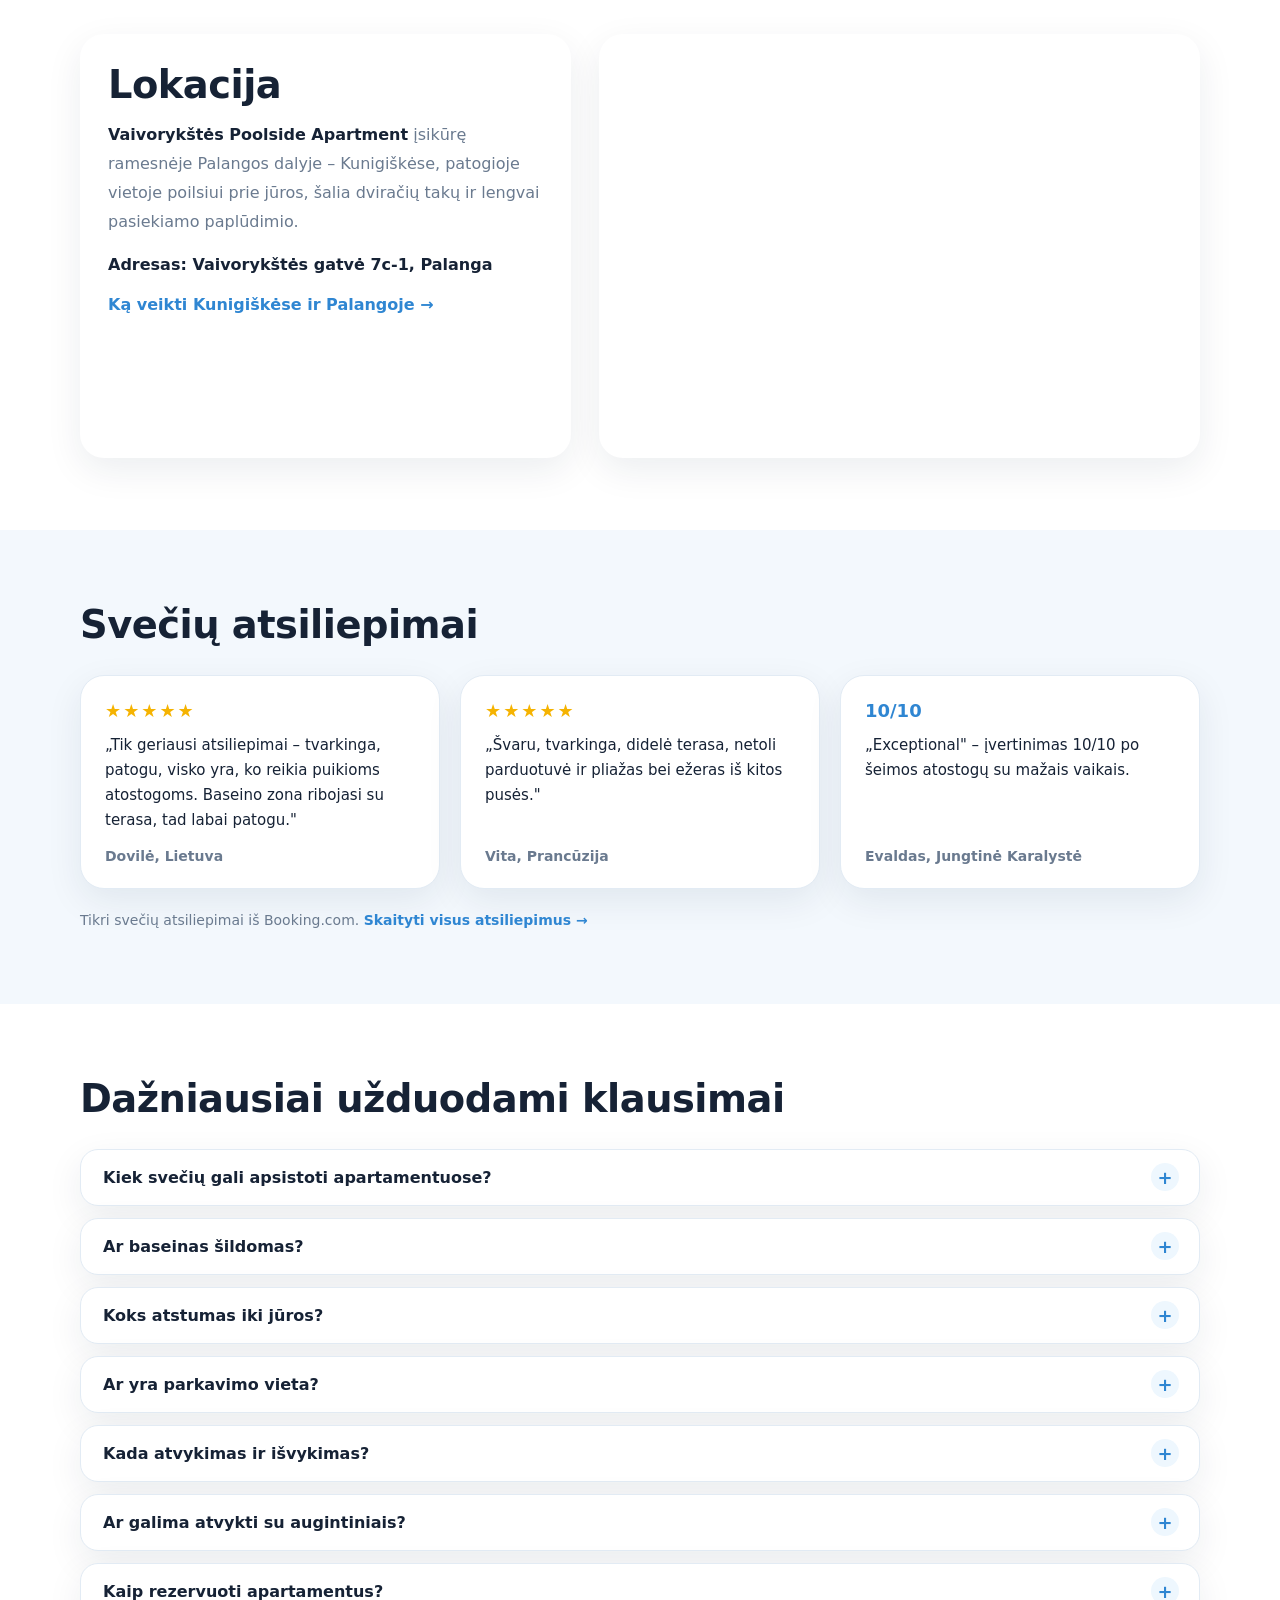
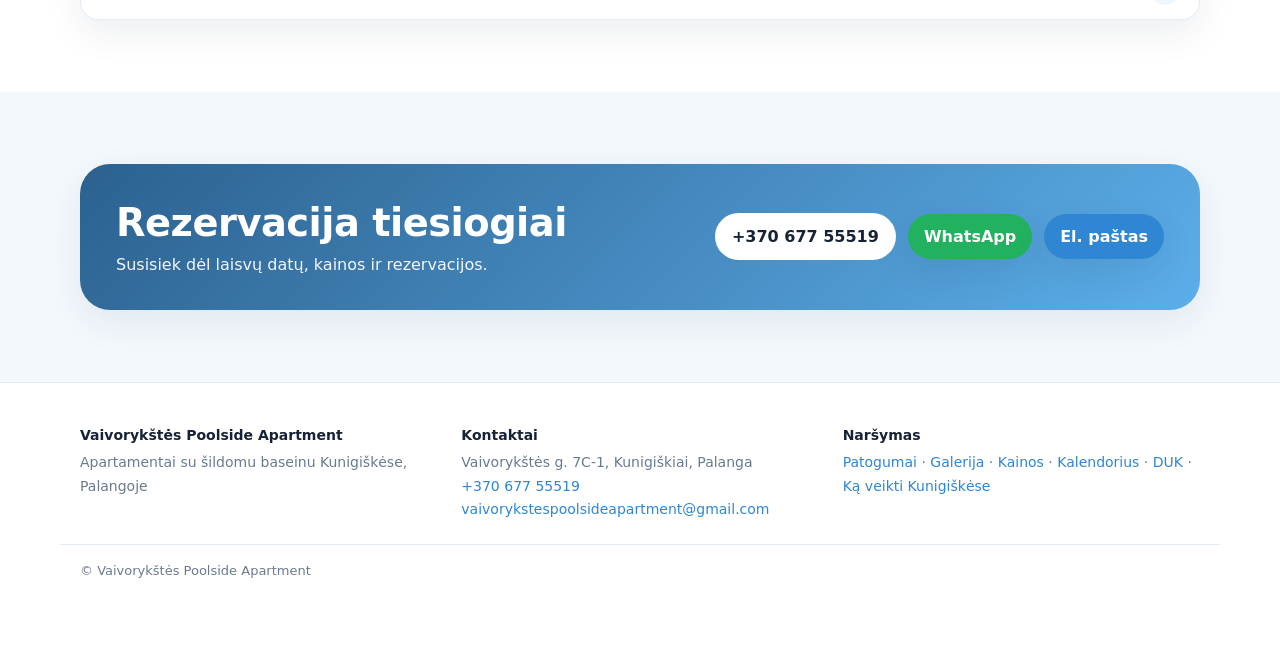
==== commit 38a4d8ae: "Claude pakeitimai" ====
--- a/index.html
+++ b/index.html
@@ -18,15 +18,18 @@
   <meta property="og:title" content="Apartamentai Palangoje su baseinu Kunigiškėse | Vaivorykštės">
   <meta property="og:description" content="Apartamentai Kunigiškėse iki 4 svečių su šildomu baseinu, terasa, privačiu parkingu, Wi‑Fi ir tiesiogine rezervacija.">
   <meta property="og:url" content="https://apartamentaipalanga.lt/">
-  <meta property="og:image" content="https://apartamentaipalanga.lt/assets/hero_2560.png">
+  <meta property="og:image" content="https://apartamentaipalanga.lt/assets/og-image.jpg">
+  <meta property="og:image:width" content="1200">
+  <meta property="og:image:height" content="630">
+  <meta property="og:image:alt" content="Šildomas lauko baseinas prie Vaivorykštės Poolside Apartment Kunigiškėse">
   <meta name="twitter:card" content="summary_large_image">
   <meta name="twitter:title" content="Apartamentai Palangoje su baseinu Kunigiškėse | Vaivorykštės">
   <meta name="twitter:description" content="Apartamentai Kunigiškėse iki 4 svečių su šildomu baseinu, terasa, privačiu parkingu, Wi‑Fi ir tiesiogine rezervacija.">
-  <meta name="twitter:image" content="https://apartamentaipalanga.lt/assets/hero_2560.png">
+  <meta name="twitter:image" content="https://apartamentaipalanga.lt/assets/og-image.jpg">
   <link rel="icon" type="image/png" href="assets/favicon-v2-32.png">
   <link rel="shortcut icon" href="favicon.ico">
   <link rel="apple-touch-icon" href="assets/favicon-v2-180.png">
-  <link rel="preload" as="image" href="assets/hero_2560.png" type="image/png">
+  <link rel="preload" as="image" href="assets/hero-1536.jpg" imagesrcset="assets/hero-1024.jpg 1024w, assets/hero-1536.jpg 1536w" imagesizes="100vw">
   <link rel="stylesheet" href="styles.css">
   <script type="application/ld+json">
 {
@@ -36,10 +39,13 @@
         "name": "Vaivorykštės Poolside Apartment",
         "alternateName": "Apartamentai Palangoje su baseinu Kunigiškėse",
         "url": "https://apartamentaipalanga.lt/",
+        "sameAs": [
+              "https://www.booking.com/hotel/lt/vaivorykstes-poolside-apartment.html"
+        ],
         "image": [
-              "https://apartamentaipalanga.lt/assets/hero_2560.png",
-              "https://apartamentaipalanga.lt/assets/photo-6.jpg",
-              "https://apartamentaipalanga.lt/assets/photo-1.jpg"
+              "https://apartamentaipalanga.lt/assets/hero-1536.jpg",
+              "https://apartamentaipalanga.lt/assets/photo-6-1600.jpg",
+              "https://apartamentaipalanga.lt/assets/photo-1-1600.jpg"
         ],
         "description": "Apartamentai Palangoje, Kunigiškėse, iki 4 svečių su šildomu baseinu, privačia terasa, parkingu, Wi‑Fi ir patogia vieta poilsiui prie jūros.",
         "telephone": "+37067755519",
@@ -49,12 +55,19 @@
               "@type": "PostalAddress",
               "streetAddress": "Vaivorykštės gatvė 7c-1",
               "addressLocality": "Palanga",
+              "postalCode": "00221",
               "addressCountry": "LT"
+        },
+        "geo": {
+              "@type": "GeoCoordinates",
+              "latitude": 55.95565,
+              "longitude": 21.07993
         },
         "areaServed": {
               "@type": "City",
               "name": "Palanga"
         },
+        "numberOfRooms": 1,
         "checkinTime": "15:00",
         "checkoutTime": "11:00",
         "amenityFeature": [
@@ -90,14 +103,78 @@
               }
         ]
   }
+  </script>
+  <script type="application/ld+json">
+{
+  "@context": "https://schema.org",
+  "@type": "FAQPage",
+  "mainEntity": [
+    {
+      "@type": "Question",
+      "name": "Kiek svečių gali apsistoti apartamentuose?",
+      "acceptedAnswer": {
+        "@type": "Answer",
+        "text": "Apartamentuose patogiai apsistoja iki 4 svečių: miegamajame yra dvigulė lova, o svetainėje – išskleidžiama sofa-lova."
+      }
+    },
+    {
+      "@type": "Question",
+      "name": "Ar baseinas šildomas?",
+      "acceptedAnswer": {
+        "@type": "Answer",
+        "text": "Taip, lauko baseinas yra šildomas, todėl maudytis komfortiška viso šiltojo sezono metu. Iš privačios terasos – tiesioginis išėjimas prie baseino."
+      }
+    },
+    {
+      "@type": "Question",
+      "name": "Koks atstumas iki jūros?",
+      "acceptedAnswer": {
+        "@type": "Answer",
+        "text": "Iki Kunigiškių paplūdimio – apie 10 minučių pėsčiomis ramiu taku per pušyną."
+      }
+    },
+    {
+      "@type": "Question",
+      "name": "Ar yra parkavimo vieta?",
+      "acceptedAnswer": {
+        "@type": "Answer",
+        "text": "Taip, svečiams skirta nemokama privati parkavimo vieta – įvažiavimas per šlagbaumą."
+      }
+    },
+    {
+      "@type": "Question",
+      "name": "Kada atvykimas ir išvykimas?",
+      "acceptedAnswer": {
+        "@type": "Answer",
+        "text": "Atvykimas nuo 15:00, išvykimas iki 11:00. Dėl kitokio laiko galima susitarti individualiai."
+      }
+    },
+    {
+      "@type": "Question",
+      "name": "Ar galima atvykti su augintiniais?",
+      "acceptedAnswer": {
+        "@type": "Answer",
+        "text": "Deja, augintinių apartamentuose nepriimame – norime išlaikyti aplinką patogią visiems svečiams, tarp jų ir alergiškiems."
+      }
+    },
+    {
+      "@type": "Question",
+      "name": "Kaip rezervuoti apartamentus?",
+      "acceptedAnswer": {
+        "@type": "Answer",
+        "text": "Rezervuokite tiesiogiai telefonu +370 677 55519, per WhatsApp arba el. paštu. Rezervuojant tiesiogiai dažnai galime pasiūlyti geresnę kainą nei platformose."
+      }
+    }
+  ]
+}
   </script>
 </head>
 <body>
   <header class="topbar">
     <div class="container nav">
-      <a href="#virsus" class="brand brand-logo-only" aria-label="Pradžia"><img src="assets/header-logo-clean.png" alt="Vaivorykštės Poolside Apartment logo" class="header-logo"></a>
-      <nav class="nav-links">
-        <a href="#patogumai" data-i18n="navFeatures">Patogumai</a><a href="#galerija" data-i18n="navGallery">Galerija</a><a href="#kainos" data-i18n="navPricing">Kainos</a><a href="#informacija" data-i18n="navInfo">Informacija</a><a href="#kalendorius" data-i18n="navCalendar">Kalendorius</a><a href="#lokacija" data-i18n="navLocation">Lokacija</a>
+      <a href="#virsus" class="brand brand-logo-only" aria-label="Pradžia"><img src="assets/header-logo-small.png" alt="Vaivorykštės Poolside Apartment logo" class="header-logo" width="240" height="215"></a>
+      <nav class="nav-links" id="navLinks">
+        <a href="#patogumai" data-i18n="navFeatures">Patogumai</a><a href="#galerija" data-i18n="navGallery">Galerija</a><a href="#kainos" data-i18n="navPricing">Kainos</a><a href="#informacija" data-i18n="navInfo">Informacija</a><a href="#kalendorius" data-i18n="navCalendar">Kalendorius</a><a href="#lokacija" data-i18n="navLocation">Lokacija</a><a href="#duk" data-i18n="navFaq">DUK</a>
       </nav>
       <div class="nav-actions">
         <div class="lang-switch" aria-label="Language switcher">
@@ -106,6 +183,7 @@
         </div>
         <a class="btn btn-secondary" href="#kalendorius" data-i18n="navDates">Laisvos datos</a>
         <a class="btn btn-primary" href="#rezervacija" data-i18n="navReserve">Rezervuoti</a>
+        <button class="nav-burger" id="navBurger" type="button" aria-label="Meniu" aria-expanded="false" aria-controls="navLinks"><span></span><span></span><span></span></button>
       </div>
     </div>
   </header>
@@ -113,13 +191,14 @@
     <section class="hero-overlay section-plain">
       <div class="container">
         <div class="hero-overlay-box">
-          <img src="assets/hero_2560.png" alt="Apartamentai Palangoje su šildomu baseinu Kunigiškėse – Vaivorykštės Poolside Apartment" class="hero-bg" id="heroImage">
+          <img src="assets/hero-1536.jpg" srcset="assets/hero-1024.jpg 1024w, assets/hero-1536.jpg 1536w" sizes="100vw" width="1536" height="1024" fetchpriority="high" alt="Apartamentai Palangoje su šildomu baseinu Kunigiškėse – Vaivorykštės Poolside Apartment" class="hero-bg" id="heroImage">
           <div class="hero-shade"></div>
           <div class="hero-overlay-content">
             
-            <div class="hero-rating" data-i18n="heroRating">★ 9.5 Booking.com</div>
+            <a class="hero-rating" data-i18n="heroRating" href="https://www.booking.com/hotel/lt/vaivorykstes-poolside-apartment.lt.html" target="_blank" rel="noopener">★ 9.5 Booking.com</a>
+            <div class="hero-brand">Vaivorykštės Poolside Apartment</div>
             <h1 data-i18n="heroTitle">Apartamentai Palangoje su šildomu baseinu Kunigiškėse</h1>
-            <p data-i18n="heroText">Vaivorykštės Poolside Apartment – jaukūs apartamentai iki 4 svečių su terasa, privačiu parkingu ir patogia vieta netoli jūros.</p>
+            <p data-i18n-html="heroText"><strong>Vaivorykštės Poolside Apartment</strong> – jaukūs apartamentai iki 4 svečių su terasa, privačiu parkingu ir patogia vieta netoli jūros.</p>
             <div class="hero-actions">
               <a class="btn btn-primary" href="#rezervacija" data-i18n="heroPrimary">Rezervuoti dabar</a>
               <a class="btn btn-secondary light" href="#galerija" data-i18n="heroSecondary">Peržiūrėti nuotraukas</a>
@@ -133,7 +212,7 @@
       <div class="container">
         <div class="seo-intro-card">
           <h2 data-i18n="seoIntroTitle">Apartamentai Palangoje su baseinu, terasa ir ramia Kunigiškių aplinka</h2>
-          <p data-i18n="seoIntroText1">Vaivorykštės Poolside Apartment – tai jaukūs apartamentai Palangoje, Kunigiškėse, skirti ramiam poilsiui prie jūros. Apartamentuose gali apsistoti iki 4 svečių: yra atskiras miegamasis, svetainė su sofa-lova, pilnai įrengta virtuvė, dušas, rankšluosčiai, Wi‑Fi ir privati parkavimo vieta.</p>
+          <p data-i18n-html="seoIntroText1"><strong>Vaivorykštės Poolside Apartment</strong> – tai jaukūs apartamentai Palangoje, Kunigiškėse, skirti ramiam poilsiui prie jūros. Apartamentuose gali apsistoti iki 4 svečių: yra atskiras miegamasis, svetainė su sofa-lova, pilnai įrengta virtuvė, dušas, rankšluosčiai, Wi‑Fi ir privati parkavimo vieta.</p>
           <p data-i18n="seoIntroText2">Didžiausias privalumas – privati terasa su tiesioginiu išėjimu į šildomą lauko baseiną. Tai patogus pasirinkimas ieškantiems apartamentų Palangoje su baseinu, kur galima ilsėtis ramiau nei centrinėje kurorto dalyje, bet tuo pačiu greitai pasiekti paplūdimį, dviračių takus ir Kunigiškių poilsio zonas.</p>
           <p data-i18n="seoIntroText3">Objektas ypač tinka ieškantiems apartamentų Kunigiškėse, apartamentų prie jūros Palangoje arba apartamentų su baseinu Palangoje, kai svarbu ne tik nakvynė, bet ir patogi poilsio erdvė lauke. Dėl laisvų datų, kainos ir tiesioginės rezervacijos susisiekite telefonu, WhatsApp arba el. paštu – dažnai galima pasiūlyti geresnę kainą nei rezervuojant per platformas.</p>
         </div>
@@ -148,12 +227,12 @@
         </div>
 
         <div class="features">
-          <article class="feature"><div class="icon">🏊</div><div><h3 data-i18n="feature1Title">Šildomas baseinas</h3><p data-i18n="feature1Text">Maudynės komfortiškai bet kokiu oru ir dar malonesnis poilsis viso sezono metu.</p></div></article>
-          <article class="feature"><div class="icon">☀️</div><div><h3 data-i18n="feature2Title">Terasa</h3><p data-i18n="feature2Text">Patogi vieta rytinei kavai, poilsiui lauke ir vakarui po maudynių.</p></div></article>
-          <article class="feature"><div class="icon">🛏️</div><div><h3 data-i18n="feature3Title">Iki 4 svečių</h3><p data-i18n="feature3Text">Dvigulė lova miegamajame ir išskleidžiama sofa-lova svetainėje.</p></div></article>
-          <article class="feature"><div class="icon">🚗</div><div><h3 data-i18n="feature4Title">Privati parkavimo vieta</h3><p data-i18n="feature4Text">Patogus įvažiavimas per šlagbaumą ir atskira vieta automobiliui.</p></div></article>
-          <article class="feature"><div class="icon">🌿</div><div><h3 data-i18n="feature5Title">Jauki aplinka</h3><p data-i18n="feature5Text">Daugiau privatumo ir malonesnė poilsio atmosfera aplink apartamentus.</p></div></article>
-          <article class="feature"><div class="icon">🌊</div><div><h3 data-i18n="feature6Title">Netoli jūros</h3><p data-i18n="feature6Text">Patogus atstumas pėsčiomis iki pajūrio ramiam poilsiui Kunigiškėse.</p></div></article>
+          <article class="feature"><div class="icon" aria-hidden="true">🏊</div><div><h3 data-i18n="feature1Title">Šildomas baseinas</h3><p data-i18n="feature1Text">Maudynės komfortiškai bet kokiu oru ir dar malonesnis poilsis viso sezono metu.</p></div></article>
+          <article class="feature"><div class="icon" aria-hidden="true">☀️</div><div><h3 data-i18n="feature2Title">Terasa</h3><p data-i18n="feature2Text">Patogi vieta rytinei kavai, poilsiui lauke ir vakarui po maudynių.</p></div></article>
+          <article class="feature"><div class="icon" aria-hidden="true">🛏️</div><div><h3 data-i18n="feature3Title">Iki 4 svečių</h3><p data-i18n="feature3Text">Dvigulė lova miegamajame ir išskleidžiama sofa-lova svetainėje.</p></div></article>
+          <article class="feature"><div class="icon" aria-hidden="true">🚗</div><div><h3 data-i18n="feature4Title">Privati parkavimo vieta</h3><p data-i18n="feature4Text">Patogus įvažiavimas per šlagbaumą ir atskira vieta automobiliui.</p></div></article>
+          <article class="feature"><div class="icon" aria-hidden="true">🌿</div><div><h3 data-i18n="feature5Title">Jauki aplinka</h3><p data-i18n="feature5Text">Daugiau privatumo ir malonesnė poilsio atmosfera aplink apartamentus.</p></div></article>
+          <article class="feature"><div class="icon" aria-hidden="true">🌊</div><div><h3 data-i18n="feature6Title">Netoli jūros</h3><p data-i18n="feature6Text">Patogus atstumas pėsčiomis iki pajūrio ramiam poilsiui Kunigiškėse.</p></div></article>
         </div>
       </div>
     </section>
@@ -166,13 +245,13 @@
         </div>
 
         <div class="gallery-grid">
-          <button class="gallery-item large" data-index="0"><img src="assets/photo-1.jpg" alt="Virtuvės ir svetainės zona apartamentuose Palangoje Kunigiškėse"></button>
-          <button class="gallery-item" data-index="1"><img src="assets/photo-2.jpg" alt="Svetainė su sofa-lova ir vaizdu į terasą apartamentuose Palangoje"></button>
-          <button class="gallery-item" data-index="2"><img src="assets/photo-3.jpg" alt="Miegamasis Vaivorykštės Poolside Apartment Kunigiškėse"></button>
-          <button class="gallery-item" data-index="3"><img src="assets/photo-4.jpg" alt="Vonios kambarys su dušu apartamentuose Palangoje"></button>
-          <button class="gallery-item" data-index="4"><img src="assets/photo-5.jpg" alt="Privati terasa vakare prie Vaivorykštės Poolside Apartment"></button>
-          <button class="gallery-item" data-index="5"><img src="assets/photo-6.jpg" alt="Šildomas lauko baseinas prie apartamentų Kunigiškėse"></button>
-          <button class="gallery-item" data-index="6"><img src="assets/photo-7.jpg" alt="Takelis į paplūdimį Kunigiškėse netoli apartamentų"></button>
+          <button class="gallery-item large" data-index="0"><img src="assets/photo-1-800.jpg" srcset="assets/photo-1-800.jpg 800w, assets/photo-1-1600.jpg 1600w" sizes="(max-width: 760px) 100vw, 50vw" width="800" height="600" loading="lazy" alt="Virtuvės ir svetainės zona apartamentuose Palangoje Kunigiškėse"></button>
+          <button class="gallery-item" data-index="1"><img src="assets/photo-2-800.jpg" width="800" height="600" loading="lazy" alt="Svetainė su sofa-lova ir vaizdu į terasą apartamentuose Palangoje"></button>
+          <button class="gallery-item" data-index="2"><img src="assets/photo-3-800.jpg" width="600" height="800" loading="lazy" alt="Miegamasis Vaivorykštės Poolside Apartment Kunigiškėse"></button>
+          <button class="gallery-item" data-index="3"><img src="assets/photo-4-800.jpg" width="600" height="800" loading="lazy" alt="Vonios kambarys su dušu apartamentuose Palangoje"></button>
+          <button class="gallery-item" data-index="4"><img src="assets/photo-5-800.jpg" width="800" height="611" loading="lazy" alt="Privati terasa vakare prie Vaivorykštės Poolside Apartment"></button>
+          <button class="gallery-item" data-index="5"><img src="assets/photo-6-800.jpg" width="800" height="600" loading="lazy" alt="Šildomas lauko baseinas prie apartamentų Kunigiškėse"></button>
+          <button class="gallery-item" data-index="6"><img src="assets/photo-7-800.jpg" width="800" height="531" loading="lazy" alt="Takelis į paplūdimį Kunigiškėse netoli apartamentų"></button>
           <button class="gallery-item more-tile" id="openGalleryBtn" data-i18n="galleryMore">Visos nuotraukos</button>
         </div>
       </div>
@@ -189,16 +268,19 @@
           <article class="price-card featured" id="priceCard1">
             <div class="price-label" data-i18n="price1Label">Pavasaris / Ruduo</div>
             <div class="price-value" data-i18n="price1Value">Nuo €69</div>
+            <div class="price-unit" data-i18n="priceUnit">kaina už naktį</div>
             <p data-i18n="price1Text">Kovas–gegužė ir rugsėjis–lapkritis – subalansuotas metas ramiam poilsiui prie jūros.</p>
           </article>
           <article class="price-card" id="priceCard2">
             <div class="price-label" data-i18n="price2Label">Vasara</div>
             <div class="price-value" data-i18n="price2Value">Nuo €109</div>
+            <div class="price-unit" data-i18n="priceUnit">kaina už naktį</div>
             <p data-i18n="price2Text">Dauguma vasaros datų su gera kaina tiesioginei rezervacijai.</p>
           </article>
           <article class="price-card" id="priceCard3">
             <div class="price-label" data-i18n="price3Label">Šventės</div>
             <div class="price-value" data-i18n="price3Value">Nuo €129</div>
+            <div class="price-unit" data-i18n="priceUnit">kaina už naktį</div>
             <p data-i18n="price3Text">Šventiniai savaitgaliai ir jaukūs poilsio pabėgimai ne sezono metu.</p>
           </article>
         </div>
@@ -216,16 +298,16 @@
         </div>
         <div class="info-panel">
           <ul class="info-list" aria-label="Svarbi informacija">
-            <li><span class="info-bullet">👥</span><span data-i18n="infoItem1">Iki 4 svečių</span></li>
-            <li><span class="info-bullet">🛏️</span><span data-i18n="infoItem2">1 miegamasis: dvigulė lova + sofa-lova</span></li>
-            <li><span class="info-bullet">🍳</span><span data-i18n="infoItem3">Pilnai įrengta virtuvė (indai, kavos aparatas)</span></li>
-            <li><span class="info-bullet">🚿</span><span data-i18n="infoItem4">Dušas, rankšluosčiai</span></li>
-            <li><span class="info-bullet">🌿</span><span data-i18n="infoItem5">Privati terasa su tiesioginiu išėjimu į šildomą baseiną</span></li>
-            <li><span class="info-bullet">🔥</span><span data-i18n="infoItem6">Galimybė naudotis griliumi</span></li>
-            <li><span class="info-bullet">📍</span><span data-i18n="infoItem7">Kunigiškės, ~10 min. iki jūros</span></li>
-            <li><span class="info-bullet">🚗</span><span data-i18n="infoItem8">Nemokamas parkingas</span></li>
-            <li><span class="info-bullet">📶</span><span data-i18n="infoItem9">Nemokamas Wi‑Fi</span></li>
-            <li><span class="info-bullet">🕒</span><span data-i18n="infoItem10">Atvykimas nuo 15:00, išvykimas iki 11:00</span></li>
+            <li><span class="info-bullet" aria-hidden="true">👥</span><span data-i18n="infoItem1">Iki 4 svečių</span></li>
+            <li><span class="info-bullet" aria-hidden="true">🛏️</span><span data-i18n="infoItem2">1 miegamasis: dvigulė lova + sofa-lova</span></li>
+            <li><span class="info-bullet" aria-hidden="true">🍳</span><span data-i18n="infoItem3">Pilnai įrengta virtuvė (indai, kavos aparatas)</span></li>
+            <li><span class="info-bullet" aria-hidden="true">🚿</span><span data-i18n="infoItem4">Dušas, rankšluosčiai</span></li>
+            <li><span class="info-bullet" aria-hidden="true">🌿</span><span data-i18n="infoItem5">Privati terasa su tiesioginiu išėjimu į šildomą baseiną</span></li>
+            <li><span class="info-bullet" aria-hidden="true">🔥</span><span data-i18n="infoItem6">Galimybė naudotis griliumi</span></li>
+            <li><span class="info-bullet" aria-hidden="true">📍</span><span data-i18n="infoItem7">Kunigiškės, ~10 min. iki jūros</span></li>
+            <li><span class="info-bullet" aria-hidden="true">🚗</span><span data-i18n="infoItem8">Nemokamas parkingas</span></li>
+            <li><span class="info-bullet" aria-hidden="true">📶</span><span data-i18n="infoItem9">Nemokamas Wi‑Fi</span></li>
+            <li><span class="info-bullet" aria-hidden="true">🕒</span><span data-i18n="infoItem10">Atvykimas nuo 15:00, išvykimas iki 11:00</span></li>
           </ul>
         </div>
       </div>
@@ -249,9 +331,74 @@
         <div class="location-copy">
           <h2 class="section-title" data-i18n="locationTitle">Lokacija</h2>
           <p data-i18n-html="locationText"><strong>Vaivorykštės Poolside Apartment</strong> įsikūrę ramesnėje Palangos dalyje – Kunigiškėse, adresu <b>Vaivorykštės gatvė 7c-1, Palanga</b>.</p>
+          <a class="article-link" href="kunigiskes/" data-i18n="locationArticleLink">Ką veikti Kunigiškėse ir Palangoje →</a>
         </div>
         <div class="map-box">
           <iframe title="Apartment location map" loading="lazy" src="https://www.google.com/maps?q=Vaivoryk%C5%A1t%C4%97s%20gatv%C4%97%207c-1,%20Palanga&output=embed"></iframe>
+        </div>
+      </div>
+    </section>
+
+    <section id="atsiliepimai" class="section section-tint">
+      <div class="container">
+        <div class="section-head">
+          <div><h2 data-i18n="reviewsTitle">Svečių atsiliepimai</h2></div>
+        </div>
+        <div class="reviews-grid">
+          <article class="review-card">
+            <div class="review-stars" aria-hidden="true">★★★★★</div>
+            <p class="review-text" data-i18n="review1Text">„Tik geriausi atsiliepimai – tvarkinga, patogu, visko yra, ko reikia puikioms atostogoms. Baseino zona ribojasi su terasa, tad labai patogu."</p>
+            <div class="review-author" data-i18n="review1Author">Dovilė, Lietuva</div>
+          </article>
+          <article class="review-card">
+            <div class="review-stars" aria-hidden="true">★★★★★</div>
+            <p class="review-text" data-i18n="review2Text">„Švaru, tvarkinga, didelė terasa, netoli parduotuvė ir pliažas bei ežeras iš kitos pusės."</p>
+            <div class="review-author" data-i18n="review2Author">Vita, Prancūzija</div>
+          </article>
+          <article class="review-card">
+            <div class="review-score" aria-hidden="true">10/10</div>
+            <p class="review-text" data-i18n="review3Text">„Exceptional" – įvertinimas 10/10 po šeimos atostogų su mažais vaikais.</p>
+            <div class="review-author" data-i18n="review3Author">Evaldas, Jungtinė Karalystė</div>
+          </article>
+        </div>
+        <p class="reviews-note"><span data-i18n="reviewsNote">Tikri svečių atsiliepimai iš Booking.com.</span> <a href="https://www.booking.com/hotel/lt/vaivorykstes-poolside-apartment.lt.html" target="_blank" rel="noopener" data-i18n="reviewsLink">Skaityti visus atsiliepimus →</a></p>
+      </div>
+    </section>
+
+    <section id="duk" class="section section-plain">
+      <div class="container">
+        <div class="section-head">
+          <div><h2 data-i18n="faqTitle">Dažniausiai užduodami klausimai</h2></div>
+        </div>
+        <div class="faq-list">
+          <details class="faq-item">
+            <summary data-i18n="faq1q">Kiek svečių gali apsistoti apartamentuose?</summary>
+            <p data-i18n="faq1a">Apartamentuose patogiai apsistoja iki 4 svečių: miegamajame yra dvigulė lova, o svetainėje – išskleidžiama sofa-lova.</p>
+          </details>
+          <details class="faq-item">
+            <summary data-i18n="faq2q">Ar baseinas šildomas?</summary>
+            <p data-i18n="faq2a">Taip, lauko baseinas yra šildomas, todėl maudytis komfortiška viso šiltojo sezono metu. Iš privačios terasos – tiesioginis išėjimas prie baseino.</p>
+          </details>
+          <details class="faq-item">
+            <summary data-i18n="faq3q">Koks atstumas iki jūros?</summary>
+            <p data-i18n="faq3a">Iki Kunigiškių paplūdimio – apie 10 minučių pėsčiomis ramiu taku per pušyną.</p>
+          </details>
+          <details class="faq-item">
+            <summary data-i18n="faq4q">Ar yra parkavimo vieta?</summary>
+            <p data-i18n="faq4a">Taip, svečiams skirta nemokama privati parkavimo vieta – įvažiavimas per šlagbaumą.</p>
+          </details>
+          <details class="faq-item">
+            <summary data-i18n="faq5q">Kada atvykimas ir išvykimas?</summary>
+            <p data-i18n="faq5a">Atvykimas nuo 15:00, išvykimas iki 11:00. Dėl kitokio laiko galima susitarti individualiai.</p>
+          </details>
+          <details class="faq-item">
+            <summary data-i18n="faq7q">Ar galima atvykti su augintiniais?</summary>
+            <p data-i18n="faq7a">Deja, augintinių apartamentuose nepriimame – norime išlaikyti aplinką patogią visiems svečiams, tarp jų ir alergiškiems.</p>
+          </details>
+          <details class="faq-item">
+            <summary data-i18n="faq6q">Kaip rezervuoti apartamentus?</summary>
+            <p data-i18n="faq6a">Rezervuokite tiesiogiai telefonu +370 677 55519, per WhatsApp arba el. paštu. Rezervuojant tiesiogiai dažnai galime pasiūlyti geresnę kainą nei platformose.</p>
+          </details>
         </div>
       </div>
     </section>
@@ -265,7 +412,7 @@
           </div>
           <div class="cta-actions">
             <a class="btn btn-secondary contact-btn" href="tel:+37067755519" data-i18n="bookingPhone">+370 677 55519</a>
-            <a class="btn btn-whatsapp" href="https://wa.me/37067755519" target="_blank" rel="noopener">WhatsApp</a>
+            <a class="btn btn-whatsapp" href="https://wa.me/37067755519?text=Sveiki%2C%20domina%20apartamentai%20Palangoje.%20Ar%20turite%20laisv%C5%B3%20dat%C5%B3%3F" target="_blank" rel="noopener">WhatsApp</a>
             <a class="btn btn-primary" href="mailto:vaivorykstespoolsideapartment@gmail.com" data-i18n="bookingEmail">El. paštas</a>
           </div>
         </div>
@@ -275,7 +422,23 @@
   </main>
 
   <footer class="footer">
-    <div class="container" data-i18n="footerText">© Vaivorykštės Poolside Apartment</div>
+    <div class="container footer-grid">
+      <div class="footer-col">
+        <strong>Vaivorykštės Poolside Apartment</strong>
+        <p data-i18n="footerTagline">Apartamentai su šildomu baseinu Kunigiškėse, Palangoje</p>
+      </div>
+      <div class="footer-col">
+        <strong data-i18n="footerContacts">Kontaktai</strong>
+        <p>Vaivorykštės g. 7C-1, Kunigiškiai, Palanga<br>
+        <a href="tel:+37067755519">+370 677 55519</a><br>
+        <a href="mailto:vaivorykstespoolsideapartment@gmail.com">vaivorykstespoolsideapartment@gmail.com</a></p>
+      </div>
+      <div class="footer-col">
+        <strong data-i18n="footerNav">Naršymas</strong>
+        <p><a href="#patogumai" data-i18n="navFeatures">Patogumai</a> · <a href="#galerija" data-i18n="navGallery">Galerija</a> · <a href="#kainos" data-i18n="navPricing">Kainos</a> · <a href="#kalendorius" data-i18n="navCalendar">Kalendorius</a> · <a href="#duk" data-i18n="navFaq">DUK</a> · <a href="kunigiskes/" data-i18n="navArticle">Ką veikti Kunigiškėse</a></p>
+      </div>
+    </div>
+    <div class="container footer-copy" data-i18n="footerText">© Vaivorykštės Poolside Apartment</div>
   </footer>
 
   <div class="lightbox" id="lightbox" aria-hidden="true">
--- a/styles.css
+++ b/styles.css
@@ -1,4 +1,17 @@
-
+/* ============================================================
+   Vaivorykštės Poolside Apartment — styles.css
+   Struktūra:
+   1. Kintamieji ir bazė        7. Kainos
+   2. Išdėstymas ir sekcijos    8. Informacija
+   3. Mygtukai                  9. Kalendorius ir lokacija
+   4. Viršutinė juosta / meniu 10. Atsiliepimai ir DUK
+   5. Hero                     11. CTA ir poraštė
+   6. Patogumai ir galerija    12. Lightbox
+                               13. Straipsnio puslapis
+   Breakpoint'ai: 1100px, 980px, 900px, 760px
+   ============================================================ */
+
+/* === 1. Kintamieji ir bazė === */
 :root{
   --bg:#f4f8fc;
   --surface:#ffffff;
@@ -9,10 +22,10 @@
   --brand-dark:#2f86d2;
   --brand-soft:#eef7fe;
   --tint:#f3f8fd;
-  --softblue:#f2f8fe;
   --shadow:0 12px 36px rgba(15,35,60,.08);
   --radius:24px;
   --max:1160px;
+  --vv-bottom-offset:0px;
 }
 *{box-sizing:border-box}
 html{scroll-behavior:smooth}
@@ -20,38 +33,224 @@
 img{max-width:100%;display:block}
 button{font:inherit}
 a{text-decoration:none;color:inherit}
+
+/* === 2. Išdėstymas ir sekcijos === */
 .container{max-width:var(--max);margin:0 auto;padding:0 20px}
-.topbar{position:sticky;top:0;z-index:40;background:rgba(255,255,255,.86);backdrop-filter:blur(10px);border-bottom:1px solid var(--line)}
-.nav{min-height:76px;display:flex;align-items:center;justify-content:space-between;gap:20px}
-.brand{display:flex;align-items:center;gap:12px}
-.brand-mark{width:42px;height:42px;border-radius:14px;display:flex;align-items:center;justify-content:center;background:linear-gradient(135deg,var(--brand),var(--brand-dark));color:#fff;font-weight:800;font-size:20px;box-shadow:var(--shadow)}
-.brand-text strong{display:block;font-size:16px;letter-spacing:.2px}
-.brand-text small{display:block;color:var(--muted);font-size:12px;margin-top:2px}
-.nav-links{display:flex;gap:18px;flex-wrap:wrap;color:var(--muted);font-size:14px}
-.nav-actions{display:flex;gap:10px;align-items:center}
+.section{padding:72px 0}
+.section-plain{background:#fff}
+.section-tint{background:var(--tint)}
+.section-title{margin:0;font-size:clamp(28px,3vw,40px);letter-spacing:-.5px}
+.section-head{display:flex;justify-content:space-between;align-items:end;gap:20px;margin-bottom:28px}
+.section-head > div{max-width:100%}
+.section-head h2{margin:0;font-size:clamp(28px,3vw,40px);letter-spacing:-.5px}
+.section-head p{margin:0;max-width:58ch;color:var(--muted);line-height:1.6}
+.hero-overlay + .section{padding-top:56px}
+#apie,#patogumai,#galerija,#kainos,#informacija,#kalendorius,#lokacija,#atsiliepimai,#duk,#rezervacija{scroll-margin-top:76px}
+@media (max-width:980px){
+  .section{padding:60px 0}
+}
+@media (max-width:760px){
+  .section{padding:48px 0}
+  .section-head{margin-bottom:22px}
+  .hero-overlay + .section{padding-top:36px}
+}
+
+/* === 3. Mygtukai === */
 .btn{display:inline-flex;align-items:center;justify-content:center;padding:13px 18px;border-radius:999px;font-weight:700;transition:.2s transform,.2s background,.2s border-color}
 .btn:hover{transform:translateY(-1px)}
 .btn-primary{background:var(--brand-dark);color:#fff;box-shadow:var(--shadow)}
 .btn-secondary{background:#fff;border:1px solid var(--line);color:var(--text)}
 .btn-secondary.light{background:rgba(255,255,255,.15);border-color:rgba(255,255,255,.34);color:#fff}
 .btn-whatsapp{background:#22b15f;color:#fff;box-shadow:var(--shadow)}
-.section{padding:72px 0}
-.section-plain{background:#fff}
-.section-tint{background:#f3f8fd}
-.section-softblue{background:#f2f8fe}
-.section-title{margin:0;font-size:clamp(28px,3vw,40px);letter-spacing:-.5px}
-.eyebrow{display:inline-flex;align-items:center;background:var(--brand-soft);padding:10px 14px;border-radius:999px;font-size:13px;font-weight:700;color:var(--brand-dark)}
-.eyebrow.light{background:rgba(255,255,255,.18);color:#fff}
-.hero-actions{display:flex;gap:12px;flex-wrap:wrap;margin-top:24px}
-.section-head{display:flex;justify-content:space-between;align-items:end;gap:20px;margin-bottom:28px}
-.section-head > div{max-width:100%}
-.section-head h2{margin:0;font-size:clamp(28px,3vw,40px);letter-spacing:-.5px}
-.section-head p{margin:0;max-width:58ch;color:var(--muted);line-height:1.6}
+
+/* === 4. Viršutinė juosta ir meniu === */
+.topbar{
+  position:fixed;
+  top:0;left:0;right:0;width:100%;
+  z-index:60;
+  background:rgba(248,251,254,.88);
+  backdrop-filter:blur(12px);
+  -webkit-backdrop-filter:blur(12px);
+  border-bottom:1px solid var(--line);
+}
+.nav{min-height:76px;display:flex;align-items:center;justify-content:space-between;gap:20px}
+.brand.brand-logo-only{display:flex;align-items:center;justify-content:flex-start;gap:0;flex:0 0 auto;padding:4px 0}
+.header-logo{width:86px;height:auto;display:block;object-fit:contain}
+.nav-links{display:flex;gap:18px;flex-wrap:wrap;color:var(--muted);font-size:14px}
+.nav-actions{display:flex;gap:10px;align-items:center}
+.lang-switch{display:inline-flex;align-items:center;padding:4px;border:1px solid var(--line);background:#fff;border-radius:999px;gap:4px;box-shadow:var(--shadow)}
+.lang-btn{display:inline-block;border:0;background:transparent;color:var(--muted);font-weight:800;font-size:12px;padding:8px 10px;border-radius:999px;cursor:pointer;transition:.2s background,.2s color,.2s transform}
+.lang-btn:hover{transform:translateY(-1px)}
+.lang-btn.active{background:var(--brand-dark);color:#fff}
+.nav-burger{
+  display:none;
+  flex-direction:column;justify-content:center;gap:5px;
+  width:44px;height:44px;padding:10px;
+  border:1px solid var(--line);border-radius:12px;background:#fff;
+  cursor:pointer;flex:0 0 auto;
+}
+.nav-burger span{display:block;height:2px;width:100%;border-radius:2px;background:var(--text);transition:transform .2s ease,opacity .2s ease}
+.nav-burger.open span:nth-child(1){transform:translateY(7px) rotate(45deg)}
+.nav-burger.open span:nth-child(2){opacity:0}
+.nav-burger.open span:nth-child(3){transform:translateY(-7px) rotate(-45deg)}
+@media (min-width:761px){
+  .topbar{box-shadow:0 10px 28px rgba(15,35,60,.08)}
+}
+@media (max-width:980px){
+  .header-logo{width:78px}
+}
+@media (max-width:760px){
+  .topbar{position:absolute;background:rgba(248,251,254,.92);overflow-x:clip}
+  .topbar .container.nav{
+    display:grid;
+    grid-template-columns:auto 1fr;
+    align-items:center;
+    column-gap:10px;row-gap:10px;
+    padding:12px;
+    min-height:auto;
+  }
+  .brand.brand-logo-only{padding-left:2px}
+  .header-logo{width:68px}
+  .nav-actions{min-width:0;gap:8px;justify-self:end;flex-wrap:nowrap}
+  .nav-actions .btn-secondary{display:none}
+  .nav-actions .btn-primary{flex:0 1 auto;min-width:0;padding:12px 14px;font-size:14px;white-space:nowrap}
+  .lang-switch{order:-1;flex:0 0 auto;padding:3px}
+  .lang-btn{padding:8px 11px;font-size:12px}
+  .nav-burger{display:flex}
+  .nav-links{
+    display:none;
+    position:absolute;
+    top:100%;left:0;right:0;
+    flex-direction:column;gap:0;
+    background:#f8fbfe;
+    border-bottom:1px solid var(--line);
+    box-shadow:0 18px 34px rgba(15,35,60,.12);
+    padding:8px 0;
+  }
+  .nav-links.open{display:flex}
+  .nav-links a{padding:14px 20px;font-size:16px;color:var(--text);border-bottom:1px solid var(--line)}
+  .nav-links a:last-child{border-bottom:0}
+}
+
+/* === 5. Hero === */
+.hero-overlay{padding:0}
+.hero-overlay .container{max-width:100%;padding:0}
+.hero-overlay-box{position:relative;min-height:100dvh;height:100dvh;border-radius:0;overflow:hidden}
+.hero-bg{width:100%;min-height:100dvh;height:100dvh;object-fit:cover;object-position:center center}
+.hero-shade{
+  position:absolute;inset:0;
+  min-height:100dvh;height:100dvh;
+  background:linear-gradient(90deg,rgba(8,19,31,.24) 0%,rgba(8,19,31,.12) 28%,rgba(8,19,31,0) 54%);
+}
+.hero-overlay-content{
+  position:absolute;
+  left:max(40px, calc((100vw - 1160px)/2 + 20px));
+  top:50%;
+  transform:translateY(-42%);
+  max-width:min(720px, calc(100vw - 84px));
+  padding:34px 38px 32px;
+  border-radius:32px;
+  background:linear-gradient(180deg,rgba(10,27,43,.34) 0%,rgba(10,27,43,.22) 100%);
+  border:1px solid rgba(255,255,255,.18);
+  backdrop-filter:blur(10px) saturate(120%);
+  -webkit-backdrop-filter:blur(10px) saturate(120%);
+  box-shadow:0 18px 48px rgba(7,20,34,.18);
+  text-shadow:0 3px 18px rgba(0,0,0,.30);
+  color:#fff;
+  z-index:2;
+}
+.hero-rating{
+  display:inline-block;
+  margin:0 0 14px;
+  padding:8px 14px;
+  border-radius:999px;
+  background:rgba(255,255,255,.14);
+  border:1px solid rgba(255,255,255,.16);
+  color:#fff;
+  font-size:14px;
+  font-weight:600;
+  letter-spacing:.01em;
+}
+.hero-brand{
+  margin:18px 0 0;
+  font-size:13px;
+  font-weight:800;
+  letter-spacing:.18em;
+  text-transform:uppercase;
+  color:rgba(255,255,255,.85);
+}
+.hero-overlay-content h1{
+  margin:10px 0 14px;
+  max-width:13.5ch;
+  font-size:clamp(48px,4.8vw,74px);
+  line-height:1.02;
+  letter-spacing:-1.8px;
+}
+.hero-overlay-content p{
+  margin:0;
+  max-width:42ch;
+  font-size:clamp(19px,1.7vw,24px);
+  line-height:1.55;
+  color:rgba(255,255,255,.98);
+}
+.hero-overlay-content p strong{color:#fff;font-weight:700}
+.hero-actions{display:flex;gap:14px;flex-wrap:wrap;margin-top:26px}
+.hero-actions .btn{min-height:50px;padding:14px 20px}
+@media (max-width:1100px){
+  .hero-overlay-content{
+    left:28px;
+    transform:translateY(-40%);
+    max-width:min(620px, calc(100vw - 56px));
+    padding:28px 30px 26px;
+  }
+  .hero-overlay-content h1{font-size:clamp(40px,6vw,62px);max-width:14ch}
+  .hero-bg{object-position:62% center}
+}
+@media (max-width:760px){
+  .hero-bg{object-position:68% center}
+  .hero-shade{background:linear-gradient(180deg,rgba(8,19,31,.16) 0%,rgba(8,19,31,.08) 26%,rgba(8,19,31,0) 48%)}
+  .hero-overlay-content{
+    left:16px;right:16px;top:108px;
+    transform:none;
+    max-width:none;
+    padding:20px 18px 18px;
+    border-radius:24px;
+  }
+  .hero-rating{margin-bottom:12px;font-size:13px}
+  .hero-brand{margin-top:12px;font-size:11px;letter-spacing:.15em}
+  .hero-overlay-content h1{max-width:none;font-size:clamp(27px,7.6vw,36px);line-height:1.08;letter-spacing:-.7px}
+  .hero-overlay-content p{max-width:none;font-size:15.5px;line-height:1.5}
+  .hero-actions{display:grid;grid-template-columns:1fr;gap:10px}
+  .hero-actions .btn{width:100%;padding:14px 18px}
+}
+
+/* SEO įvado kortelė */
+.seo-intro-section{padding-top:56px}
+.seo-intro-card{
+  background:#fff;
+  border:1px solid var(--line);
+  border-radius:28px;
+  padding:34px 36px;
+  box-shadow:var(--shadow);
+  width:100%;
+}
+.seo-intro-card h2{margin:0 0 18px;font-size:clamp(28px,3vw,42px);line-height:1.12;letter-spacing:-.6px}
+.seo-intro-card p{margin:0;color:var(--muted);font-size:16px;line-height:1.75;text-wrap:pretty}
+.seo-intro-card p strong{color:var(--text);font-weight:700}
+.seo-intro-card p + p{margin-top:14px}
+@media (max-width:760px){
+  .seo-intro-section{padding-top:36px}
+  .seo-intro-card{padding:24px 20px;border-radius:24px}
+  .seo-intro-card p{font-size:15px;line-height:1.68}
+}
+
+/* === 6. Patogumai ir galerija === */
 .features{display:grid;grid-template-columns:repeat(3,1fr);gap:20px}
 .feature{display:flex;gap:14px;align-items:flex-start;background:#fff;border:none;border-radius:20px;padding:18px;box-shadow:var(--shadow)}
 .icon{width:44px;height:44px;border-radius:14px;display:flex;align-items:center;justify-content:center;background:var(--brand-soft);font-size:21px;flex:0 0 auto}
 .feature h3{margin:0 0 6px;font-size:18px}
 .feature p{margin:0;color:var(--muted);line-height:1.55;font-size:14px}
+
 .gallery-grid{display:grid;grid-template-columns:2fr 1fr 1fr;grid-auto-rows:210px;gap:18px}
 .gallery-item{border:0;padding:0;cursor:pointer;border-radius:24px;overflow:hidden;background:#e5eef7;position:relative;box-shadow:var(--shadow)}
 .gallery-item.large{grid-row:span 2}
@@ -59,757 +258,178 @@
 .gallery-item:hover img{transform:scale(1.03)}
 .more-tile{background:linear-gradient(135deg,#d9ebfb 0%,#c7e2f8 100%);color:var(--brand-dark);font-weight:800;font-size:20px}
 .more-tile::after{content:"";position:absolute;inset:0;background:linear-gradient(180deg,rgba(255,255,255,.08),rgba(255,255,255,0));pointer-events:none}
-.calendar-wrap{position:relative;overflow:hidden;border-radius:24px;background:#fff;box-shadow:var(--shadow);height:672px}
-.calendar-wrap iframe{display:block;width:100%;height:744px;border:0;background:#fff;margin:0 0 -72px}
-.location-grid{display:grid;grid-template-columns:.9fr 1.1fr;gap:28px;align-items:stretch}
-.location-copy{background:#fff;border:none;border-radius:24px;padding:28px;box-shadow:var(--shadow)}
-.location-copy h2{margin:0 0 14px}
-.location-copy p{margin:0;color:var(--muted);line-height:1.8;font-size:16px}
-.map-box{overflow:hidden;border-radius:24px;border:none;box-shadow:var(--shadow)}
-.map-box iframe{width:100%;height:100%;min-height:420px;border:0}
-.location-name{display:inline;font-weight:800;color:var(--text)}
-.location-address{display:block;margin-top:14px;padding:14px 16px;border-radius:18px;background:var(--brand-soft);color:var(--text);font-weight:700}
-.calendar-note{margin:14px 0 0;color:var(--muted);font-size:14px;line-height:1.6}
-.cta-box{background:linear-gradient(135deg,#2c618f 0%,#5caeea 100%);color:#fff;border-radius:30px;padding:36px;display:flex;justify-content:space-between;gap:24px;align-items:center;box-shadow:var(--shadow)}
-.cta-box h2{margin:0 0 10px}
-.cta-box p{margin:0;opacity:.94}
-.cta-actions{display:flex;gap:12px;flex-wrap:wrap}
-
-
-.info-panel{
-  background:#fff;
-  border:1px solid var(--line);
-  border-radius:24px;
-  padding:28px;
-  box-shadow:var(--shadow);
-}
-.info-list{
-  list-style:none;
-  margin:0;
-  padding:0;
-  display:grid;
-  grid-template-columns:repeat(2,minmax(0,1fr));
-  gap:14px 24px;
-}
-.info-list li{
-  display:flex;
-  align-items:flex-start;
-  gap:12px;
-  color:var(--text);
-  line-height:1.6;
-  min-width:0;
-}
-.info-bullet{
-  width:32px;
-  height:32px;
-  border-radius:10px;
-  display:flex;
-  align-items:center;
-  justify-content:center;
-  background:var(--brand-soft);
-  flex:0 0 auto;
-}
-.info-list span:last-child{
-  display:block;
-  padding-top:3px;
-}
-@media (max-width:900px){
-  .info-list{grid-template-columns:1fr;}
-}
-
+@media (max-width:980px){
+  .features{grid-template-columns:1fr}
+  .gallery-grid{grid-template-columns:1fr 1fr;grid-auto-rows:190px}
+  .gallery-item.large{grid-row:auto;grid-column:span 2}
+}
+@media (max-width:760px){
+  .features,.gallery-grid{gap:18px}
+  .gallery-grid{grid-template-columns:1fr;grid-auto-rows:220px}
+  .gallery-item.large{grid-column:auto}
+}
+
+/* === 7. Kainos === */
 .pricing-grid{display:grid;grid-template-columns:repeat(3,1fr);gap:22px}
 .price-card{position:relative;background:#fff;border:1px solid var(--line);border-radius:24px;padding:26px;box-shadow:var(--shadow)}
-.price-card.featured{background:linear-gradient(180deg,#f6fbff 0%,#eef7fe 100%);border-color:#cfe4f7;transform:translateY(-4px);box-shadow:0 18px 42px rgba(47,134,210,.16)}
-.contact-btn{background:#fff;border:1px solid rgba(255,255,255,.35);color:var(--text);font-weight:800}
-.section-tint .price-card{background:#fff}
-.price-label{color:var(--muted);font-size:14px;font-weight:700;margin-bottom:10px}
-.price-value{font-size:clamp(34px,4vw,46px);line-height:1;letter-spacing:-1.2px;font-weight:800;margin-bottom:12px;color:var(--text)}
-.price-card p{margin:0;color:var(--muted);line-height:1.65}
-.pricing-note{margin:20px 0 0;color:var(--muted);line-height:1.7;max-width:none;font-size:15px;text-wrap:pretty}
-.footer{padding:28px 0 86px;color:var(--muted);font-size:14px}
-.lightbox{position:fixed;inset:0;background:rgba(11,18,28,.82);display:none;align-items:center;justify-content:center;z-index:80;padding:30px}
-.lightbox.open{display:flex}
-.lightbox img{max-width:min(1100px,90vw);max-height:84vh;border-radius:18px;box-shadow:0 20px 50px rgba(0,0,0,.35);background:#fff}
-.lightbox-close,.lightbox-nav{position:absolute;border:0;cursor:pointer;width:52px;height:52px;border-radius:999px;background:rgba(255,255,255,.15);color:#fff;font-size:32px;display:flex;align-items:center;justify-content:center}
-.lightbox-close{top:22px;right:22px}
-.lightbox-nav.prev{left:18px}
-.lightbox-nav.next{right:18px}
-
-.lightbox-stage{display:flex;flex-direction:column;align-items:center;gap:18px;max-width:min(1180px,92vw)}
-.lightbox-status{align-self:flex-end;padding:8px 12px;border-radius:999px;background:rgba(9,15,23,.52);border:1px solid rgba(255,255,255,.14);color:#fff;font-size:14px;font-weight:700;letter-spacing:.02em}
-.lightbox-thumbs{display:flex;align-items:center;gap:10px;max-width:min(1100px,90vw);width:100%;overflow-x:auto;overflow-y:hidden;padding:6px 2px 4px;scrollbar-width:thin;scrollbar-color:rgba(255,255,255,.4) transparent;overscroll-behavior-x:contain;overscroll-behavior-y:none}
-.lightbox-thumbs::-webkit-scrollbar{height:8px}
-.lightbox-thumbs::-webkit-scrollbar-thumb{background:rgba(255,255,255,.35);border-radius:999px}
-.lightbox-thumb{flex:0 0 78px;width:78px;height:58px;padding:0;border:2px solid transparent;border-radius:12px;background:rgba(255,255,255,.1);overflow:hidden;cursor:pointer;opacity:.62;transition:opacity .2s ease,border-color .2s ease,transform .2s ease,box-shadow .2s ease}
-.lightbox-thumb:hover{opacity:.9;transform:translateY(-1px)}
-.lightbox-thumb.active{opacity:1;border-color:#fff;box-shadow:0 0 0 3px rgba(92,174,234,.32)}
-.lightbox-thumb img{width:100%;height:100%;object-fit:cover;display:block}
-.sticky-mobile{position:fixed;left:0;right:0;bottom:0;z-index:50;background:rgba(255,255,255,.96);backdrop-filter:blur(10px);border-top:1px solid var(--line);padding:12px 16px;display:none}
-.sticky-mobile .btn{width:100%}
-#patogumai,#galerija,#kainos,#kalendorius,#lokacija,#rezervacija{scroll-margin-top:76px}
-
-/* Variant-specific hero styles */
-.hero-overlay{padding:0}
-.hero-overlay-box{position:relative;border-radius:34px;overflow:hidden;min-height:640px;box-shadow:var(--shadow)}
-.hero-bg{width:100%;height:640px;object-fit:cover}
-.hero-shade{position:absolute;inset:0;background:linear-gradient(90deg,rgba(18,34,53,.60) 0%,rgba(18,34,53,.32) 34%,rgba(18,34,53,.08) 70%)}
-.hero-overlay-content{position:absolute;left:54px;top:54px;max-width:520px;color:#fff;z-index:2}
-.hero-overlay-content h1{margin:18px 0 14px;font-size:clamp(40px,5.6vw,68px);line-height:1.0;letter-spacing:-1.3px}
-.hero-overlay-content p{margin:0;max-width:30ch;font-size:19px;line-height:1.65}
-
-.hero-top-photo{padding:28px 0 16px}
-.hero-top-image{border-radius:34px;overflow:hidden;box-shadow:var(--shadow)}
-.hero-top-image img{width:100%;height:560px;object-fit:cover}
-.hero-below-card{margin:18px auto 0;background:#fff;border-radius:30px;padding:34px;box-shadow:var(--shadow);max-width:920px}
-.hero-below-card h1{margin:18px 0 14px;font-size:clamp(38px,5vw,60px);line-height:1.02;letter-spacing:-1.1px;max-width:11ch}
-.hero-below-card p{margin:0;max-width:42ch;font-size:18px;line-height:1.65;color:var(--muted)}
-
-.hero-split{padding:28px 0 38px}
-.hero-split-grid{display:grid;grid-template-columns:.82fr 1.18fr;gap:24px;align-items:stretch}
-.hero-text-card{background:#fff;border-radius:32px;padding:42px;box-shadow:var(--shadow);display:flex;flex-direction:column;justify-content:center}
-.hero-text-card h1{margin:18px 0 14px;font-size:clamp(38px,4.8vw,60px);line-height:1.02;letter-spacing:-1.1px}
-.hero-text-card p{margin:0;max-width:28ch;font-size:18px;line-height:1.65;color:var(--muted)}
-.hero-wide-image{border-radius:32px;overflow:hidden;box-shadow:var(--shadow)}
-.hero-wide-image img{width:100%;height:100%;min-height:520px;object-fit:cover}
-
-@media (max-width: 980px){
-  .section{padding:60px 0}
-  .features,.location-grid,.hero-split-grid,.pricing-grid{grid-template-columns:1fr}
-  .gallery-grid{grid-template-columns:1fr 1fr;grid-auto-rows:190px}
-  .gallery-item.large{grid-row:auto;grid-column:span 2}
-  .hero-overlay-box,.hero-bg{min-height:520px;height:520px}
-  .hero-overlay-content{left:34px;top:34px;max-width:420px}
-}
-@media (max-width: 760px){
-  .section{padding:48px 0}
-  .section-head{margin-bottom:22px}
-  .nav-links{display:none}
-  .nav-actions .btn-secondary{display:none}
-  .gallery-grid{grid-template-columns:1fr;grid-auto-rows:220px}
-  .gallery-item.large{grid-column:auto}
-  .calendar-wrap{height:572px}
-  .calendar-wrap iframe{height:644px;margin:0 0 -72px}
-  .cta-box{align-items:flex-start;flex-direction:column}
-  .sticky-mobile{display:block}
-  .footer{padding-bottom:120px}
-  .lightbox-nav{display:none}
-  .hero-overlay-box,.hero-bg{min-height:470px;height:470px}
-  .hero-overlay-content{left:24px;right:24px;top:24px;max-width:none}
-  .hero-overlay-content h1,.hero-below-card h1,.hero-text-card h1{max-width:8ch}
-  .hero-top-image img{height:360px}
-}
-
-
-/* Final polish */
-.hero-overlay{
-  padding: 0;
-}
-.hero-overlay .container{
-  max-width: 100%;
-  padding: 0;
-}
-.hero-overlay-box{
-  border-radius: 0;
-  min-height: 700px;
-}
-.hero-bg{
-  height: 700px;
-}
-.hero-shade{
-  background: linear-gradient(90deg, rgba(12,24,38,.18) 0%, rgba(12,24,38,.08) 26%, rgba(12,24,38,0) 46%);
-}
-.hero-overlay-content{
-  left: max(28px, calc((100vw - 1160px)/2 + 20px));
-  top: 120px;
-}
-.hero-overlay-content h1{
-  max-width: 8ch;
-}
-.hero-overlay-content p{
-  max-width: 31ch;
-}
-@media (max-width: 980px){
-  .hero-overlay-box, .hero-bg{
-    min-height: 560px;
-    height: 560px;
-  }
-  .hero-bg{
-    object-position: 66% center;
-  }
-  .hero-overlay-content{
-    left: 24px;
-    top: 92px;
-  }
-}
-@media (max-width: 760px){
-  .hero-overlay{
-    padding-top: 0;
-  }
-  .hero-overlay-box, .hero-bg{
-    min-height: 500px;
-    height: 500px;
-  }
-  .hero-bg{
-    object-position: 70% center;
-  }
-  .hero-overlay-content{
-    left: 20px;
-    right: 20px;
-    top: 88px;
-  }
-}
-
-
-.lang-switch{display:inline-flex;align-items:center;padding:4px;border:1px solid var(--line);background:#fff;border-radius:999px;gap:4px;box-shadow:var(--shadow)}
-.lang-btn{border:0;background:transparent;color:var(--muted);font-weight:800;font-size:12px;padding:8px 10px;border-radius:999px;cursor:pointer;transition:.2s background,.2s color,.2s transform}
-.lang-btn:hover{transform:translateY(-1px)}
-.lang-btn.active{background:var(--brand-dark);color:#fff}
-.hero-bg{object-position:center 58%}
-.hero-shade{background:linear-gradient(90deg,rgba(12,24,38,.18) 0%,rgba(12,24,38,.08) 26%,rgba(12,24,38,0) 46%)}
-.hero-overlay-content{text-shadow:0 2px 10px rgba(0,0,0,.18)}
-.hero-overlay-content p{max-width:31ch;color:rgba(255,255,255,.96)}
-.hero-rating{position:absolute;left:0;top:-56px;display:inline-block;color:rgba(255,255,255,.9);font-size:14px;font-weight:600;letter-spacing:.01em;padding:0;margin:0}
-@media (max-width:760px){
-  .lang-switch{order:-1}
-  .nav-actions{gap:8px}
-  .lang-btn{padding:7px 9px}
-  .hero-rating{top:-50px;font-size:13px}
-}
-
-
-/* FIX: address without box */
-.address, .location-address {
-  border: none !important;
-  background: none !important;
-  padding: 0 !important;
-  font-weight: 600;
-}
-
-/* FIX: contact buttons always inline */
-.contact-buttons {
-  display: flex !important;
-  flex-wrap: nowrap !important;
-  gap: 10px;
-  align-items: center;
-}
-
-.contact-buttons a {
-  white-space: nowrap;
-}
-
-
-/* CTA row fix: keep EN buttons on one line */
-.cta-box{
-  display:grid;
-  grid-template-columns:minmax(0,1fr) auto;
-  align-items:center;
-}
-.cta-box > :first-child{
-  min-width:0;
-}
-.cta-actions{
-  flex-wrap:nowrap;
-  align-items:center;
-  justify-content:flex-end;
-  flex:0 0 auto;
-}
-.cta-actions .btn{
-  white-space:nowrap;
-  flex:0 0 auto;
-  padding:13px 16px;
-}
-@media (max-width: 980px){
-  .cta-box{
-    grid-template-columns:1fr;
-  }
-  .cta-actions{
-    justify-content:flex-start;
-  }
-}
-
-/* Section rhythm refinements */
-.hero-overlay + .section{padding-top:56px;}
-.section + .section{margin-top:0;}
-@media (max-width: 980px){
-  .hero-overlay + .section{padding-top:44px;}
-}
-@media (max-width: 760px){
-  .hero-overlay + .section{padding-top:36px;}
-  .features,.gallery-grid,.pricing-grid,.location-grid{gap:18px;}
-  .cta-box{padding:28px;}
-}
-
-/* Fix featured pricing highlight */
-.section-tint .price-card.featured{
+.price-card.featured{
   background:linear-gradient(180deg,#f6fbff 0%,#eef7fe 100%);
   border-color:#b9d7f2;
   transform:translateY(-4px);
   box-shadow:0 18px 42px rgba(47,134,210,.16);
 }
-
-
-/* Hero readability update: keep image bright, improve text locally */
-.hero-shade{
-  background:linear-gradient(90deg,rgba(12,24,38,.12) 0%,rgba(12,24,38,.04) 22%,rgba(12,24,38,0) 40%) !important;
-}
-.hero-overlay-content{
-  top:42px !important;
-  max-width:560px;
-  padding:26px 28px 24px;
+.price-label{color:var(--muted);font-size:14px;font-weight:700;margin-bottom:10px}
+.price-value{font-size:clamp(34px,4vw,46px);line-height:1;letter-spacing:-1.2px;font-weight:800;margin-bottom:12px;color:var(--text)}
+.price-unit{color:var(--muted);font-size:13px;font-weight:600;margin:-8px 0 12px}
+.price-card p{margin:0;color:var(--muted);line-height:1.65}
+.pricing-note{margin:20px 0 0;color:var(--muted);line-height:1.7;font-size:15px;text-wrap:pretty}
+@media (max-width:980px){
+  .pricing-grid{grid-template-columns:1fr}
+}
+@media (max-width:760px){
+  .pricing-grid{gap:18px}
+}
+
+/* === 8. Informacija === */
+.info-panel{background:#fff;border:1px solid var(--line);border-radius:24px;padding:28px;box-shadow:var(--shadow)}
+.info-list{list-style:none;margin:0;padding:0;display:grid;grid-template-columns:repeat(2,minmax(0,1fr));gap:14px 24px}
+.info-list li{display:flex;align-items:flex-start;gap:12px;color:var(--text);line-height:1.6;min-width:0}
+.info-bullet{width:32px;height:32px;border-radius:10px;display:flex;align-items:center;justify-content:center;background:var(--brand-soft);flex:0 0 auto}
+.info-list span:last-child{display:block;padding-top:3px}
+@media (max-width:900px){
+  .info-list{grid-template-columns:1fr}
+}
+
+/* === 9. Kalendorius ir lokacija === */
+.calendar-wrap{position:relative;overflow:hidden;border-radius:24px;background:#fff;box-shadow:var(--shadow);height:672px}
+.calendar-wrap iframe{display:block;width:100%;height:744px;border:0;background:#fff;margin:0 0 -72px}
+@media (max-width:760px){
+  .calendar-wrap{height:572px}
+  .calendar-wrap iframe{height:644px;margin:0 0 -72px}
+}
+
+.location-grid{display:grid;grid-template-columns:.9fr 1.1fr;gap:28px;align-items:stretch}
+.location-copy{background:#fff;border-radius:24px;padding:28px;box-shadow:var(--shadow)}
+.location-copy h2{margin:0 0 14px}
+.location-copy p{margin:0;color:var(--muted);line-height:1.8;font-size:16px}
+.location-name{display:inline;font-weight:800;color:var(--text)}
+.location-address{display:block;margin-top:14px;color:var(--text);font-weight:600}
+.article-link{display:inline-block;margin-top:16px;color:var(--brand-dark);font-weight:700}
+.article-link:hover{text-decoration:underline}
+.map-box{overflow:hidden;border-radius:24px;box-shadow:var(--shadow)}
+.map-box iframe{width:100%;height:100%;min-height:420px;border:0}
+@media (max-width:980px){
+  .location-grid{grid-template-columns:1fr}
+}
+@media (max-width:760px){
+  .location-grid{gap:18px}
+}
+
+/* === 10. Atsiliepimai ir DUK === */
+.reviews-grid{display:grid;grid-template-columns:repeat(3,1fr);gap:20px}
+.review-card{display:flex;flex-direction:column;background:#fff;border:1px solid var(--line);border-radius:24px;padding:24px;box-shadow:var(--shadow)}
+.review-stars{color:#f5b301;font-size:18px;letter-spacing:2px;margin-bottom:12px}
+.review-score{display:inline-block;color:var(--brand-dark);font-size:18px;font-weight:800;margin-bottom:12px}
+.review-text{margin:0 0 16px;color:var(--text);line-height:1.65;font-size:15px;flex:1 1 auto}
+.review-author{color:var(--muted);font-size:14px;font-weight:700}
+.reviews-note{margin:20px 0 0;color:var(--muted);font-size:14px;line-height:1.6}
+.reviews-note a{color:var(--brand-dark);font-weight:700}
+.reviews-note a:hover{text-decoration:underline}
+@media (max-width:980px){
+  .reviews-grid{grid-template-columns:1fr}
+}
+
+.faq-list{display:grid;gap:12px}
+.faq-item{background:#fff;border:1px solid var(--line);border-radius:18px;box-shadow:var(--shadow);overflow:hidden}
+.faq-item summary{cursor:pointer;list-style:none;padding:18px 52px 18px 22px;font-weight:700;font-size:16px;position:relative}
+.faq-item summary::-webkit-details-marker{display:none}
+.faq-item summary::after{
+  content:"+";
+  position:absolute;
+  right:20px;top:50%;
+  transform:translateY(-50%);
+  width:28px;height:28px;
+  border-radius:999px;
+  background:var(--brand-soft);
+  color:var(--brand-dark);
+  font-weight:800;font-size:18px;
+  display:flex;align-items:center;justify-content:center;
+}
+.faq-item[open] summary::after{content:"−"}
+.faq-item p{margin:0;padding:0 22px 18px;color:var(--muted);line-height:1.7;font-size:15px}
+
+/* === 11. CTA ir poraštė === */
+.cta-box{
+  background:linear-gradient(135deg,#2c618f 0%,#5caeea 100%);
+  color:#fff;
   border-radius:30px;
-  background:linear-gradient(180deg,rgba(10,27,43,.30) 0%,rgba(10,27,43,.18) 100%);
-  border:1px solid rgba(255,255,255,.18);
-  backdrop-filter:blur(10px) saturate(120%);
-  -webkit-backdrop-filter:blur(10px) saturate(120%);
-  box-shadow:0 18px 48px rgba(7,20,34,.18);
-  text-shadow:0 3px 18px rgba(0,0,0,.30);
-}
-.hero-rating{
-  position:static !important;
-  display:inline-block;
-  margin:0 0 14px;
-  padding:8px 14px;
-  border-radius:999px;
-  background:rgba(255,255,255,.14);
-  border:1px solid rgba(255,255,255,.16);
-  color:#fff;
-}
-.hero-overlay-content .eyebrow.light{
-  background:rgba(255,255,255,.16);
-  border:1px solid rgba(255,255,255,.14);
-}
-.hero-overlay-content h1{
-  margin-top:16px;
-}
-.hero-overlay-content p{
-  max-width:33ch;
-  color:rgba(255,255,255,.98);
-}
-@media (max-width:980px){
-  .hero-overlay-content{
-    top:32px !important;
-    left:28px !important;
-    max-width:460px;
-    padding:22px 22px 20px;
-  }
-}
-@media (max-width:760px){
-  .hero-shade{
-    background:linear-gradient(180deg,rgba(12,24,38,.10) 0%,rgba(12,24,38,.04) 26%,rgba(12,24,38,0) 48%) !important;
-  }
-  .hero-overlay-content{
-    left:16px !important;
-    right:16px !important;
-    top:20px !important;
-    max-width:none;
-    padding:20px 18px 18px;
-    border-radius:24px;
-  }
-  .hero-rating{
-    margin-bottom:12px;
-    font-size:13px;
-  }
-}
-
-
-
-
-/* Mobile fixes */
-@media (max-width:760px){
-  .topbar{
-    overflow-x: clip;
-  }
-  .topbar .container.nav{
-    display:grid;
-    grid-template-columns:minmax(0,1fr) auto;
-    align-items:center;
-    gap:10px;
-    padding-left:12px;
-    padding-right:12px;
-    min-height:auto;
-    padding-top:12px;
-    padding-bottom:12px;
-  }
-  .brand{
-    min-width:0;
-    gap:10px;
-  }
-  .brand-mark{
-    width:36px;
-    height:36px;
-    border-radius:12px;
-    flex:0 0 36px;
-    font-size:18px;
-  }
-  .brand-text{
-    min-width:0;
-  }
-  .brand-text strong{
-    font-size:14px;
-    line-height:1.05;
-  }
-  .brand-text small{
-    font-size:10px;
-    line-height:1.15;
-    margin-top:3px;
-  }
-  .nav-actions{
-    min-width:0;
-    gap:8px;
-    justify-self:end;
-    flex-wrap:nowrap;
-  }
-  .lang-switch{
-    flex:0 0 auto;
-    padding:3px;
-  }
-  .lang-btn{
-    padding:8px 11px;
-    font-size:12px;
-  }
-  .nav-actions .btn-primary{
-    flex:0 1 auto;
-    min-width:0;
-    padding:12px 14px;
-    font-size:14px;
-    white-space:nowrap;
-  }
-
-  .cta-box{
-    padding:24px 18px;
-    border-radius:24px;
-  }
-  .cta-box h2{
-    font-size:clamp(24px,8vw,38px);
-    line-height:1.05;
-  }
-  .cta-box p{
-    font-size:16px;
-    line-height:1.4;
-    max-width:22ch;
-    margin-bottom:18px;
-  }
-  .cta-actions{
-    display:grid;
-    grid-template-columns:1fr;
-    gap:12px;
-    width:100%;
-  }
-  .cta-actions .btn{
-    width:100%;
-    min-width:0;
-    white-space:normal;
-    text-align:center;
-    padding:15px 18px;
-    font-size:16px;
-  }
-}
-
-
-/* Clean final header logo */
-.brand.brand-logo-only{
-  display:flex;
+  padding:36px;
+  display:grid;
+  grid-template-columns:minmax(0,1fr) auto;
   align-items:center;
-  justify-content:flex-start;
-  gap:0;
-  flex:0 0 auto;
-  padding:4px 0;
-}
-.header-logo{
-  width:86px;
-  height:auto;
-  display:block;
-  object-fit:contain;
-}
-@media (max-width:980px){
-  .header-logo{
-    width:78px;
-  }
-}
-@media (max-width:760px){
-  .topbar .container.nav{
-    grid-template-columns:auto 1fr;
-    column-gap:10px;
-    row-gap:10px;
-  }
-  .brand.brand-logo-only{
-    padding-left:2px;
-  }
-  .header-logo{
-    width:68px;
-  }
-}
-
-
-/* === Fullscreen hero final fix === */
-.topbar{
-  position:fixed !important;
-  top:0;
-  left:0;
-  right:0;
-  width:100%;
-  z-index:60;
-  background:rgba(248,251,254,.88) !important;
-  backdrop-filter:blur(12px);
-  -webkit-backdrop-filter:blur(12px);
-}
-
-.hero-overlay,
-.hero-overlay .container{
-  padding:0 !important;
-  max-width:100% !important;
-}
-
-.hero-overlay-box{
-  position:relative;
-  min-height:100dvh !important;
-  height:100dvh !important;
-  border-radius:0 !important;
-  overflow:hidden;
-}
-
-.hero-bg,
-.hero-shade{
-  width:100%;
-  min-height:100dvh !important;
-  height:100dvh !important;
-}
-
-.hero-bg{
-  object-fit:cover;
-  object-position:center center !important;
-}
-
-.hero-shade{
-  position:absolute;
-  inset:0;
-  background:linear-gradient(90deg,rgba(8,19,31,.24) 0%,rgba(8,19,31,.12) 28%,rgba(8,19,31,0) 54%) !important;
-}
-
-.hero-overlay-content{
-  position:absolute;
-  left:max(40px, calc((100vw - 1160px)/2 + 20px)) !important;
-  right:auto !important;
-  top:50% !important;
-  transform:translateY(-42%);
-  max-width:min(720px, calc(100vw - 84px)) !important;
-  padding:34px 38px 32px !important;
-  border-radius:32px;
-  background:linear-gradient(180deg,rgba(10,27,43,.34) 0%,rgba(10,27,43,.22) 100%) !important;
-  border:1px solid rgba(255,255,255,.18);
-  backdrop-filter:blur(10px) saturate(120%);
-  -webkit-backdrop-filter:blur(10px) saturate(120%);
-  box-shadow:0 18px 48px rgba(7,20,34,.18);
-}
-
-.hero-rating{
-  position:static !important;
-  display:inline-block;
-  margin:0 0 14px;
-  padding:8px 14px;
-  border-radius:999px;
-  background:rgba(255,255,255,.14);
-  border:1px solid rgba(255,255,255,.16);
-  color:#fff;
-}
-
-.hero-overlay-content h1{
-  margin:16px 0 14px;
-  max-width:9ch !important;
-  font-size:clamp(56px, 5.4vw, 88px) !important;
-  line-height:.98;
-  letter-spacing:-1.8px;
-}
-
-.hero-overlay-content p{
-  max-width:34ch !important;
-  font-size:clamp(19px, 1.7vw, 24px) !important;
-  line-height:1.55;
-  color:rgba(255,255,255,.98);
-}
-
-.hero-actions{
-  margin-top:26px;
-  gap:14px;
-}
-
-.hero-actions .btn{
-  min-height:50px;
-  padding:14px 20px;
-}
-
-.hero-overlay + .section{
-  padding-top:56px;
-}
-
-@media (min-width: 761px){
-  .topbar{
-    box-shadow:0 10px 28px rgba(15,35,60,.08);
-  }
-}
-
-@media (max-width: 1100px){
-  .hero-overlay-content{
-    left:28px !important;
-    top:50% !important;
-    transform:translateY(-40%);
-    max-width:min(620px, calc(100vw - 56px)) !important;
-    padding:28px 30px 26px !important;
-  }
-
-  .hero-overlay-content h1{
-    font-size:clamp(48px, 7vw, 72px) !important;
-  }
-
-  .hero-bg{
-    object-position:62% center !important;
-  }
-}
-
-@media (max-width: 760px){
-  .topbar{
-    position:absolute !important;
-    background:rgba(248,251,254,.92) !important;
-  }
-
-  .hero-overlay-box,
-  .hero-bg,
-  .hero-shade{
-    min-height:100dvh !important;
-    height:100dvh !important;
-  }
-
-  .hero-bg{
-    object-position:68% center !important;
-  }
-
-  .hero-shade{
-    background:linear-gradient(180deg,rgba(8,19,31,.16) 0%,rgba(8,19,31,.08) 26%,rgba(8,19,31,0) 48%) !important;
-  }
-
-  .hero-overlay-content{
-    left:16px !important;
-    right:16px !important;
-    top:108px !important;
-    bottom:auto !important;
-    transform:none;
-    max-width:none !important;
-    padding:20px 18px 18px !important;
-    border-radius:24px;
-  }
-
-  .hero-overlay-content h1{
-    max-width:8ch !important;
-    font-size:clamp(30px, 10vw, 44px) !important;
-    line-height:1.02;
-    letter-spacing:-1.1px;
-  }
-
-  .hero-overlay-content p{
-    max-width:24ch !important;
-    font-size:16px !important;
-    line-height:1.5;
-  }
-
-  .hero-actions{
-    display:grid;
-    grid-template-columns:1fr;
-    gap:10px;
-  }
-
-  .hero-actions .btn{
-    width:100%;
-    padding:14px 18px;
-  }
-
-  .hero-overlay + .section{
-    padding-top:36px;
-  }
-}
-
-
-/* Mobile lightbox nav + Chrome sticky button fix */
-:root{
-  --vv-bottom-offset: 0px;
-}
-
+  justify-content:space-between;
+  gap:24px;
+  box-shadow:var(--shadow);
+}
+.cta-box > :first-child{min-width:0}
+.cta-box h2{margin:0 0 10px}
+.cta-box p{margin:0;opacity:.94}
+.cta-actions{display:flex;flex-wrap:nowrap;align-items:center;justify-content:flex-end;gap:12px;flex:0 0 auto}
+.cta-actions .btn{white-space:nowrap;flex:0 0 auto;padding:13px 16px}
+.contact-btn{background:#fff;border:1px solid rgba(255,255,255,.35);color:var(--text);font-weight:800}
+@media (max-width:980px){
+  .cta-box{grid-template-columns:1fr}
+  .cta-actions{justify-content:flex-start}
+}
+@media (max-width:760px){
+  .cta-box{padding:24px 18px;border-radius:24px}
+  .cta-box h2{font-size:clamp(24px,8vw,38px);line-height:1.05}
+  .cta-box p{font-size:16px;line-height:1.4;max-width:22ch;margin-bottom:18px}
+  .cta-actions{display:grid;grid-template-columns:1fr;gap:12px;width:100%}
+  .cta-actions .btn{width:100%;min-width:0;white-space:normal;text-align:center;padding:15px 18px;font-size:16px}
+}
+
+.footer{padding:44px 0 86px;color:var(--muted);font-size:14px;border-top:1px solid var(--line);background:#fff}
+.footer-grid{display:grid;grid-template-columns:repeat(3,1fr);gap:24px;padding-bottom:22px}
+.footer-col strong{display:block;color:var(--text);font-size:14px;margin-bottom:8px}
+.footer-col p{margin:0;font-size:14px;line-height:1.7;color:var(--muted)}
+.footer-col a{color:var(--brand-dark)}
+.footer-col a:hover{text-decoration:underline}
+.footer-copy{border-top:1px solid var(--line);padding-top:18px;font-size:13px}
+@media (max-width:760px){
+  .footer{padding-bottom:120px}
+  .footer-grid{grid-template-columns:1fr;gap:18px}
+}
+
+/* Fiksuotas mobilus rezervacijos mygtukas */
 .sticky-mobile{
-  bottom: var(--vv-bottom-offset, 0px);
-  padding: 12px 16px calc(12px + env(safe-area-inset-bottom, 0px));
-  transform: translateZ(0);
-}
-
-@media (max-width:760px){
-  .lightbox{
-    padding:12px;
-  }
-
-  .lightbox-stage{
-    width:100%;
-    max-width:none;
-    height:100%;
-    justify-content:center;
-    position:relative;
-  }
-
-  .lightbox-status{
-    position:absolute;
-    top:8px;
-    left:12px;
-    z-index:2;
-    align-self:auto;
-    margin:0;
-  }
-
-  .lightbox-thumbs{
-    display:none;
-  }
-
-  .lightbox-nav{
-    display:flex;
-    width:46px;
-    height:46px;
-    font-size:28px;
-    top:50%;
-    transform:translateY(-50%);
-    background:rgba(8,19,31,.38);
-    border:1px solid rgba(255,255,255,.26);
-    backdrop-filter:blur(8px);
-    -webkit-backdrop-filter:blur(8px);
-  }
-
-  .lightbox-nav.prev{
-    left:10px;
-  }
-
-  .lightbox-nav.next{
-    right:10px;
-  }
-
-  .lightbox-close{
-    top:14px;
-    right:14px;
-    width:46px;
-    height:46px;
-    font-size:30px;
-    background:rgba(8,19,31,.38);
-    border:1px solid rgba(255,255,255,.26);
-    backdrop-filter:blur(8px);
-    -webkit-backdrop-filter:blur(8px);
-  }
-
-  .lightbox img{
-    max-width:calc(100vw - 24px);
-    max-height:calc(100vh - 24px);
-    width:auto;
-    height:auto;
-    border-radius:16px;
-  }
-}
-
-
-/* Lightbox stability fix: desktop thumbs stay fixed, mobile image stays large */
-.lightbox{padding:24px;}
+  position:fixed;
+  left:0;right:0;
+  bottom:var(--vv-bottom-offset,0px);
+  z-index:50;
+  background:rgba(255,255,255,.96);
+  backdrop-filter:blur(10px);
+  -webkit-backdrop-filter:blur(10px);
+  border-top:1px solid var(--line);
+  padding:12px 16px calc(12px + env(safe-area-inset-bottom,0px));
+  transform:translateZ(0);
+  display:none;
+}
+.sticky-mobile .btn{width:100%}
+@media (max-width:760px){
+  .sticky-mobile{display:block}
+}
+
+/* === 12. Lightbox === */
+.lightbox{
+  position:fixed;inset:0;
+  background:rgba(11,18,28,.82);
+  display:none;
+  align-items:center;justify-content:center;
+  z-index:80;
+  padding:24px;
+}
+.lightbox.open{display:flex}
 .lightbox-stage{
   width:min(1180px,92vw);
   max-width:min(1180px,92vw);
@@ -823,173 +443,126 @@
   justify-self:center;
   align-self:start;
   margin:6px 0 0;
-}
-.lightbox-media{
-  min-height:0;
-  width:100%;
-  display:flex;
-  align-items:center;
-  justify-content:center;
-  overflow:hidden;
-}
+  padding:8px 12px;
+  border-radius:999px;
+  background:rgba(9,15,23,.52);
+  border:1px solid rgba(255,255,255,.14);
+  color:#fff;
+  font-size:14px;font-weight:700;letter-spacing:.02em;
+}
+.lightbox-media{min-height:0;width:100%;display:flex;align-items:center;justify-content:center;overflow:hidden}
 #lightboxImage{
   display:block;
-  max-width:100%;
-  max-height:100%;
-  width:auto;
-  height:auto;
+  max-width:100%;max-height:100%;
+  width:auto;height:auto;
   object-fit:contain;
   border-radius:18px;
   box-shadow:0 20px 50px rgba(0,0,0,.35);
   background:#fff;
 }
 .lightbox-thumbs{
+  display:flex;align-items:center;gap:10px;
   width:100%;
-  max-width:none;
   min-height:76px;
+  overflow-x:auto;overflow-y:hidden;
   padding:6px 2px 6px;
-}
-.lightbox-close,.lightbox-nav{z-index:6;}
-
-@media (max-width:760px){
-  .lightbox{padding:12px;}
+  scrollbar-width:thin;
+  scrollbar-color:rgba(255,255,255,.4) transparent;
+  overscroll-behavior-x:contain;
+  overscroll-behavior-y:none;
+}
+.lightbox-thumbs::-webkit-scrollbar{height:8px}
+.lightbox-thumbs::-webkit-scrollbar-thumb{background:rgba(255,255,255,.35);border-radius:999px}
+.lightbox-thumb{
+  flex:0 0 78px;width:78px;height:58px;
+  padding:0;
+  border:2px solid transparent;border-radius:12px;
+  background:rgba(255,255,255,.1);
+  overflow:hidden;cursor:pointer;opacity:.62;
+  transition:opacity .2s ease,border-color .2s ease,transform .2s ease,box-shadow .2s ease;
+}
+.lightbox-thumb:hover{opacity:.9;transform:translateY(-1px)}
+.lightbox-thumb.active{opacity:1;border-color:#fff;box-shadow:0 0 0 3px rgba(92,174,234,.32)}
+.lightbox-thumb img{width:100%;height:100%;object-fit:cover;display:block}
+.lightbox-close,.lightbox-nav{
+  position:absolute;
+  border:0;cursor:pointer;
+  width:52px;height:52px;border-radius:999px;
+  background:rgba(255,255,255,.15);
+  color:#fff;font-size:32px;
+  display:flex;align-items:center;justify-content:center;
+  z-index:6;
+}
+.lightbox-close{top:22px;right:22px}
+.lightbox-nav.prev{left:18px}
+.lightbox-nav.next{right:18px}
+@media (max-width:760px){
+  .lightbox{padding:12px}
   .lightbox-stage{
-    width:100%;
-    max-width:none;
-    height:auto;
-    min-height:calc(100dvh - 24px);
+    width:100%;max-width:none;
+    height:auto;min-height:calc(100dvh - 24px);
     grid-template-rows:minmax(0,1fr);
     gap:0;
     position:relative;
   }
   .lightbox-status{
     position:absolute;
-    top:8px;
-    left:50%;
+    top:8px;left:50%;
     transform:translateX(-50%);
     z-index:7;
-    justify-self:center;
-    align-self:auto;
     margin:0;
   }
-  .lightbox-media{
-    height:calc(100dvh - 24px);
-    padding:56px 0 20px;
-  }
-  .lightbox-thumbs{display:none;}
+  .lightbox-media{height:calc(100dvh - 24px);padding:56px 0 20px}
+  .lightbox-thumbs{display:none}
   .lightbox-nav{
-    display:flex;
-    width:48px;
-    height:48px;
-    top:50%;
-    transform:translateY(-50%);
-    font-size:24px;
-    font-weight:700;
-    color:#fff;
+    width:48px;height:48px;
+    top:50%;transform:translateY(-50%);
+    font-size:24px;font-weight:700;color:#fff;
     background:rgba(8,19,31,.46);
     border:1px solid rgba(255,255,255,.28);
     backdrop-filter:blur(8px);
     -webkit-backdrop-filter:blur(8px);
   }
-  .lightbox-nav.prev{left:10px;}
-  .lightbox-nav.next{right:10px;}
+  .lightbox-nav.prev{left:10px}
+  .lightbox-nav.next{right:10px}
   .lightbox-close{
-    top:14px;
-    right:14px;
-    width:46px;
-    height:46px;
-    font-size:30px;
+    top:14px;right:14px;
+    width:46px;height:46px;font-size:30px;
     background:rgba(8,19,31,.46);
     border:1px solid rgba(255,255,255,.28);
     backdrop-filter:blur(8px);
     -webkit-backdrop-filter:blur(8px);
   }
-  #lightboxImage{
-    max-width:calc(100vw - 24px);
-    max-height:calc(100dvh - 100px);
-    border-radius:16px;
-  }
-}
-
-
-/* === SEO content and hero title tuning === */
-.seo-intro-section{
-  padding-top:56px;
-}
-.seo-intro-card{
+  #lightboxImage{max-width:calc(100vw - 24px);max-height:calc(100dvh - 100px);border-radius:16px}
+}
+
+/* === 13. Straipsnio puslapis === */
+.article-page .article-main{padding-top:118px}
+.article-nav a{color:var(--muted);font-weight:600}
+.article-nav a:hover{color:var(--text)}
+.article-content{max-width:820px;padding-top:24px;padding-bottom:72px}
+.article-content h1{margin:0 0 18px;font-size:clamp(32px,4vw,48px);line-height:1.1;letter-spacing:-1px}
+.article-lead{font-size:18px;line-height:1.7;color:var(--muted);margin:0 0 10px}
+.article-content h2{margin:36px 0 12px;font-size:clamp(22px,2.6vw,30px);letter-spacing:-.4px}
+.article-content p{margin:0 0 14px;line-height:1.75}
+.article-content a{color:var(--brand-dark);font-weight:600}
+.article-content a:hover{text-decoration:underline}
+.article-distances{
   background:#fff;
   border:1px solid var(--line);
-  border-radius:28px;
-  padding:34px 36px;
+  border-radius:24px;
+  padding:24px 28px;
+  margin:36px 0;
   box-shadow:var(--shadow);
-  max-width:980px;
-  margin:0 auto;
-}
-.seo-intro-card h2{
-  margin:0 0 18px;
-  font-size:clamp(28px,3vw,42px);
-  line-height:1.12;
-  letter-spacing:-.6px;
-}
-.seo-intro-card p{
-  margin:0;
-  color:var(--muted);
-  font-size:16px;
-  line-height:1.75;
-  text-wrap:pretty;
-}
-.seo-intro-card p + p{
-  margin-top:14px;
-}
-.hero-overlay-content h1{
-  max-width:13.5ch !important;
-  font-size:clamp(48px,4.8vw,74px) !important;
-  line-height:1.02 !important;
-}
-.hero-overlay-content p{
-  max-width:42ch !important;
-}
-#apie{
-  scroll-margin-top:76px;
-}
-@media (max-width:1100px){
-  .hero-overlay-content h1{
-    font-size:clamp(40px,6vw,62px) !important;
-    max-width:14ch !important;
-  }
-}
-@media (max-width:760px){
-  .seo-intro-section{
-    padding-top:36px;
-  }
-  .seo-intro-card{
-    padding:24px 20px;
-    border-radius:24px;
-  }
-  .seo-intro-card p{
-    font-size:15px;
-    line-height:1.68;
-  }
-  .hero-overlay-content h1{
-    max-width:none !important;
-    font-size:clamp(27px,7.6vw,36px) !important;
-    line-height:1.08 !important;
-    letter-spacing:-.7px !important;
-  }
-  .hero-overlay-content p{
-    max-width:none !important;
-    font-size:15.5px !important;
-  }
-}
-
-/* === SEO v2 fixes after visual QA === */
-.seo-intro-card{
-  max-width:none !important;
-  width:100% !important;
-  margin:0 !important;
-}
-@media (max-width:760px){
-  .seo-intro-card{
-    width:100% !important;
-  }
-}
+}
+.article-distances h2{margin:0 0 14px}
+.article-distances ul{list-style:none;margin:0;padding:0;display:grid;gap:10px}
+.article-distances li{line-height:1.6}
+.article-cta{margin-top:40px}
+.article-cta a{font-weight:700}
+.article-cta .btn-primary,.article-cta .btn-whatsapp{color:#fff}
+.article-cta .contact-btn{color:var(--text)}
+@media (max-width:760px){
+  .article-page .article-main{padding-top:96px}
+  .article-content{padding-bottom:48px}
+}
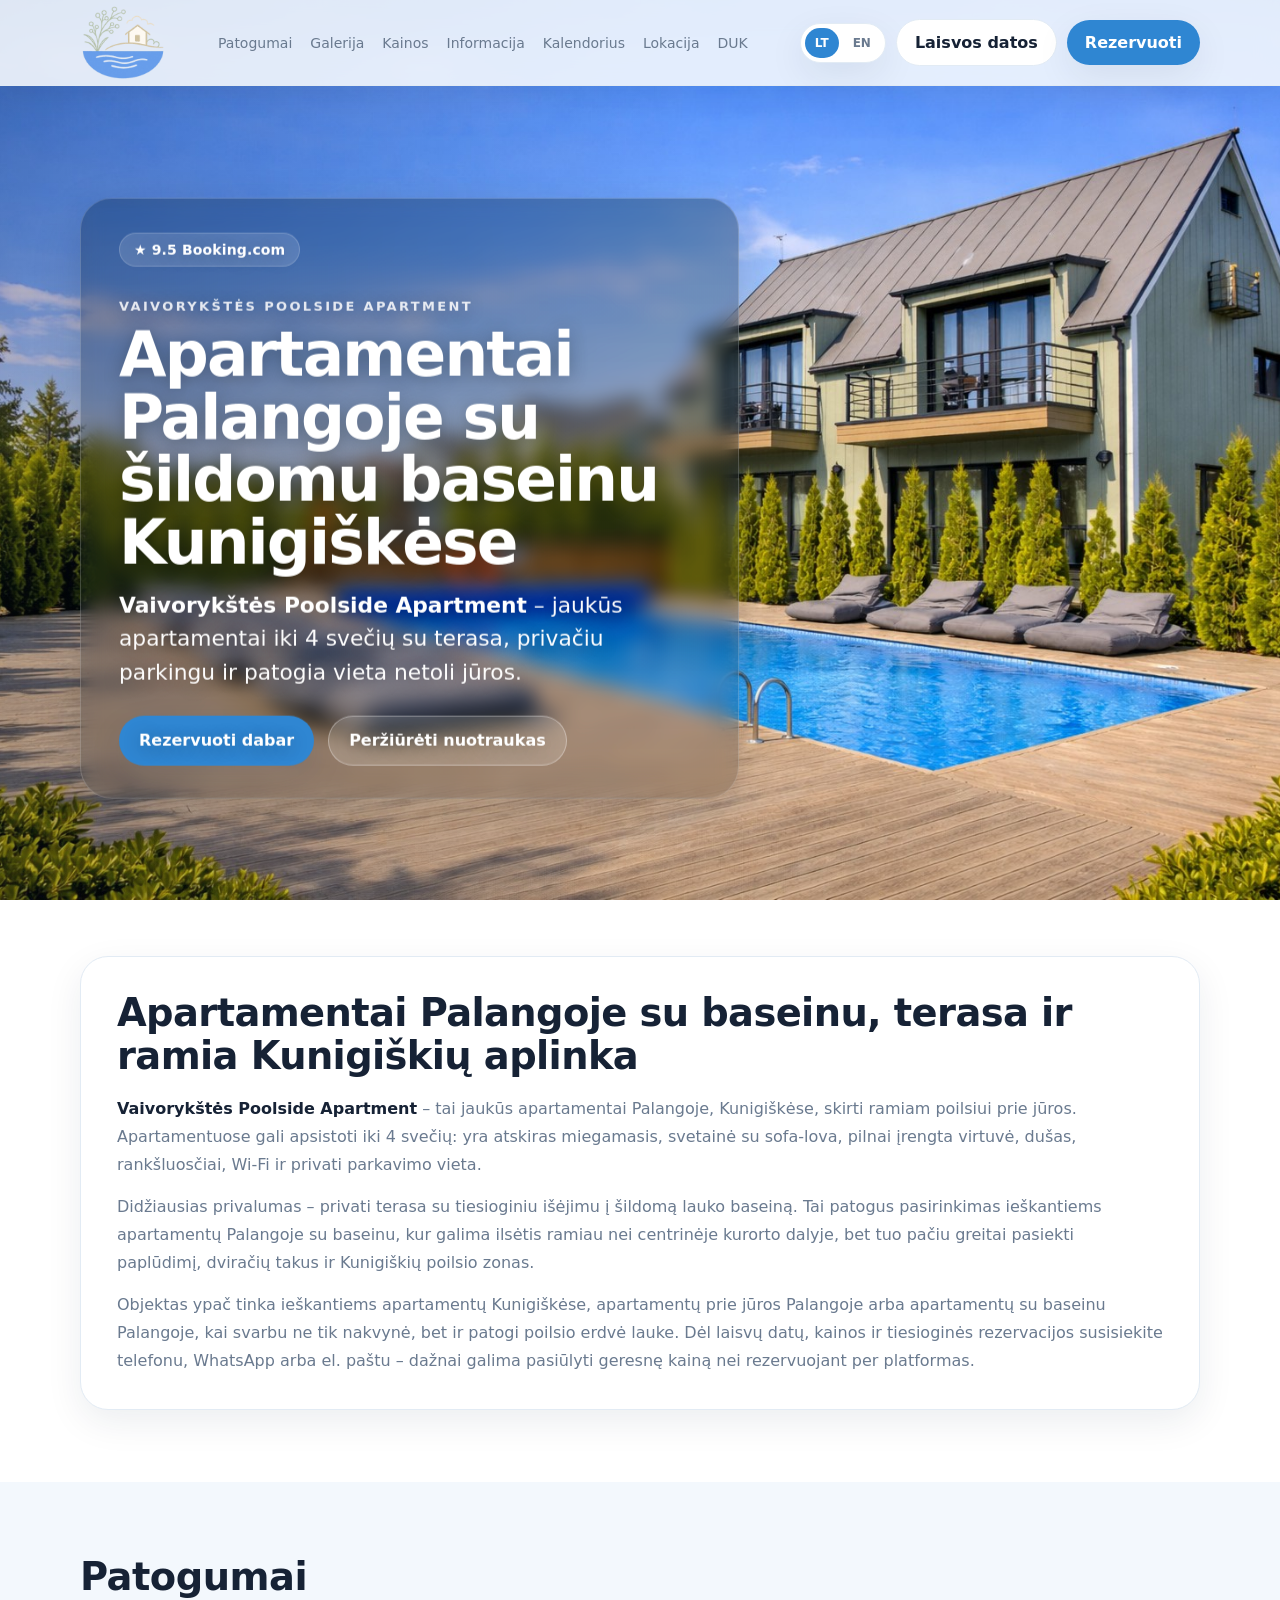
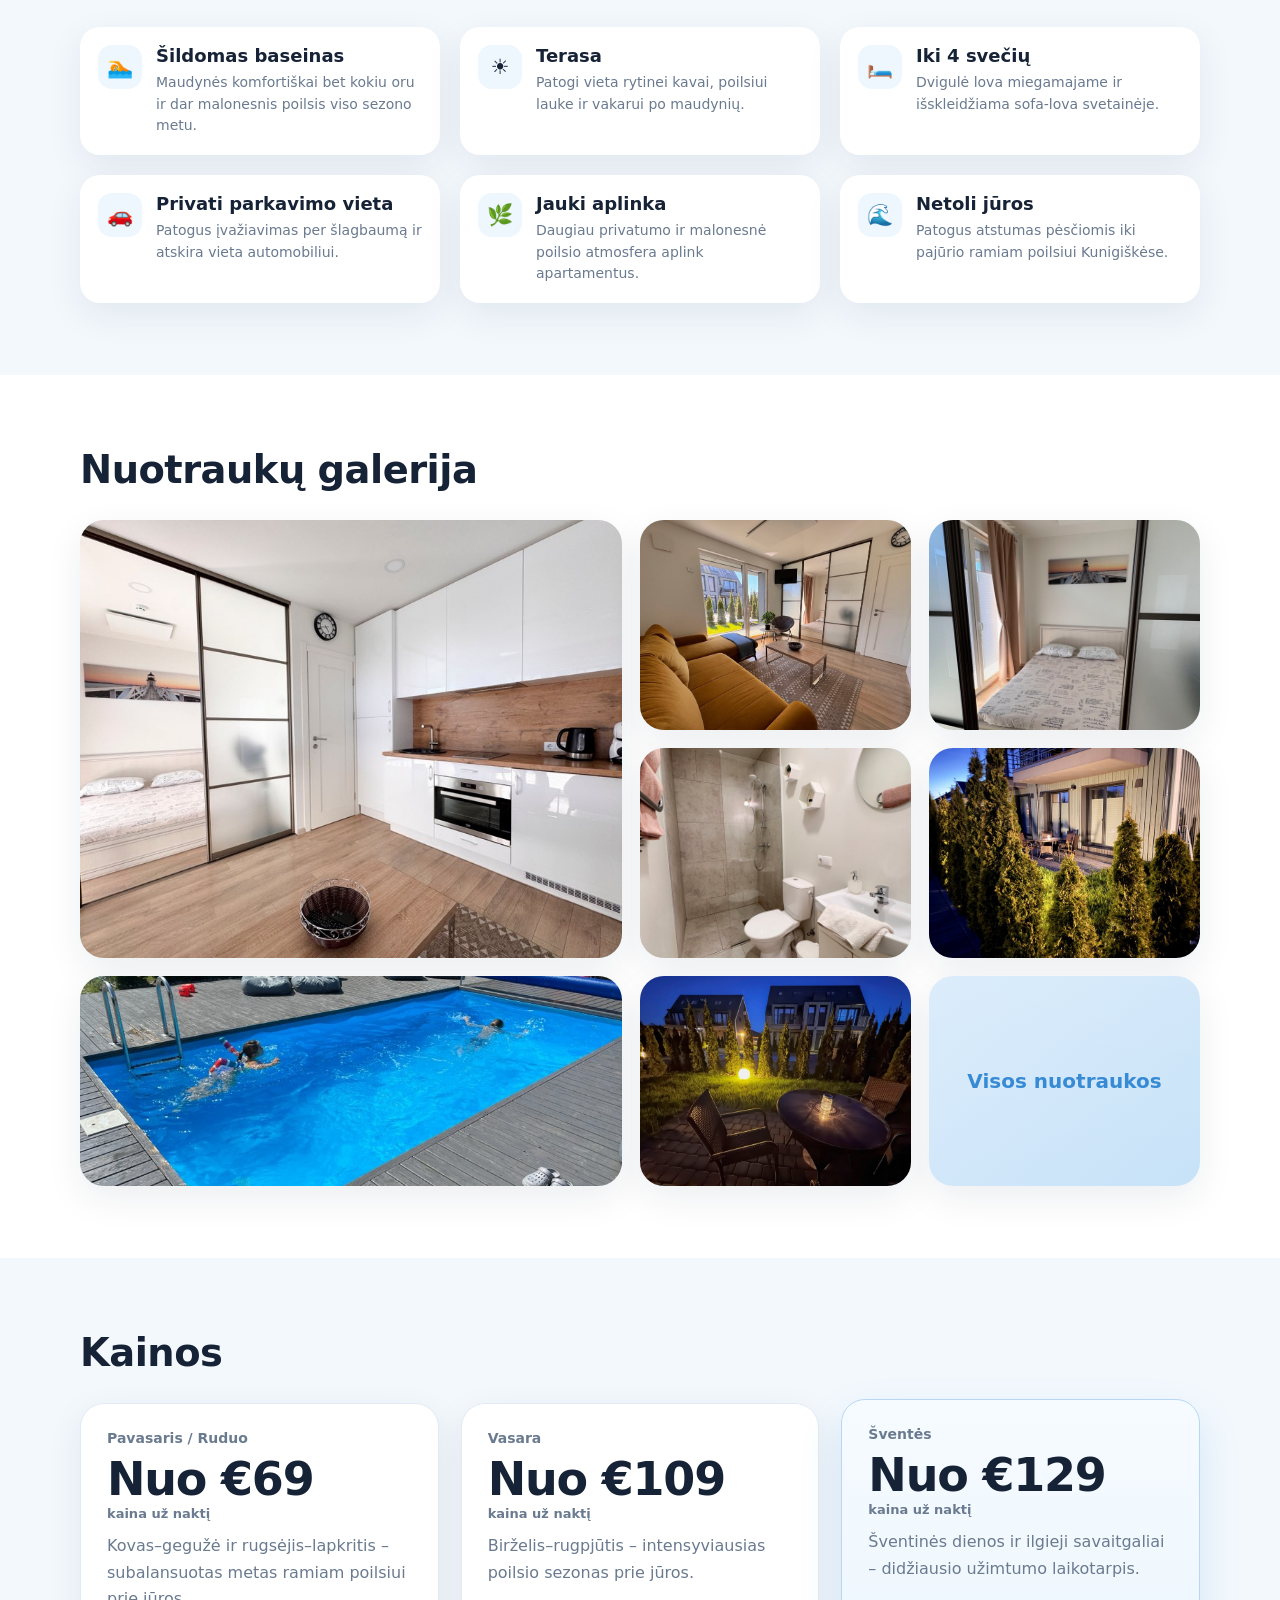
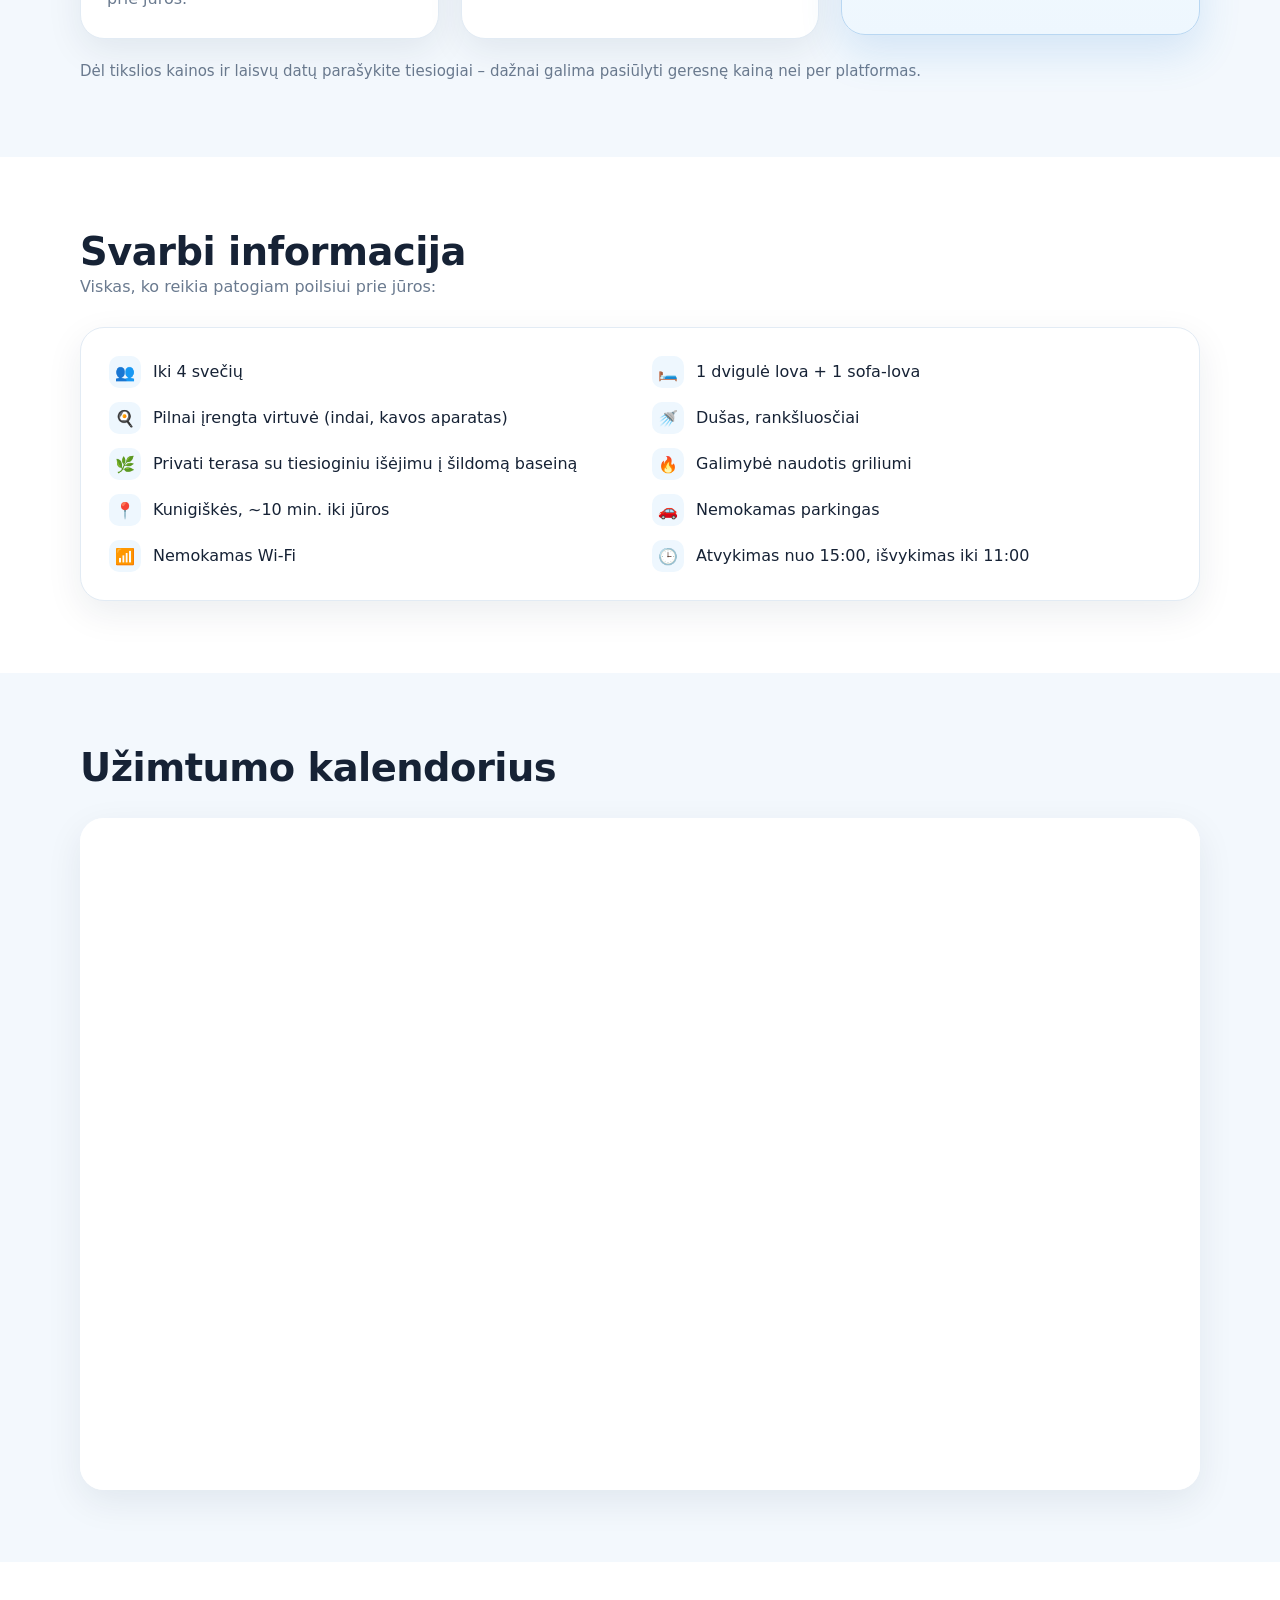
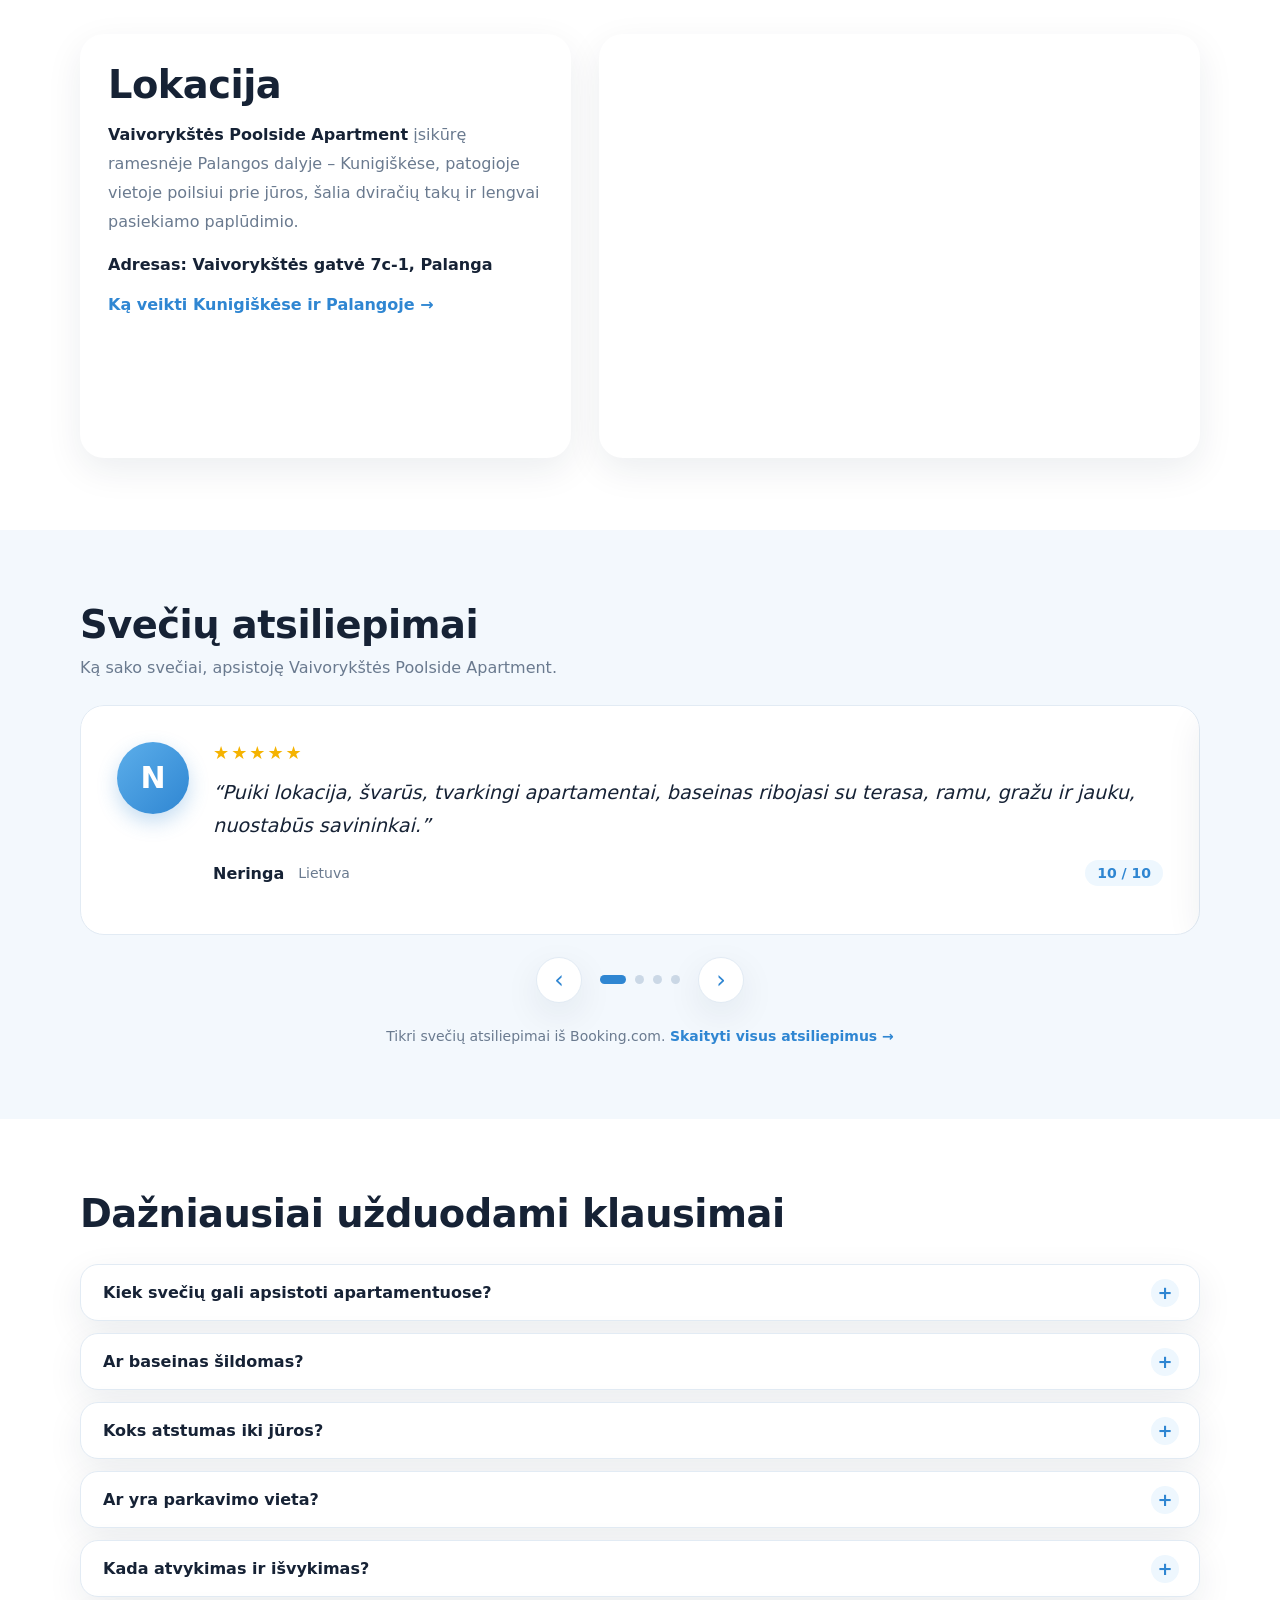
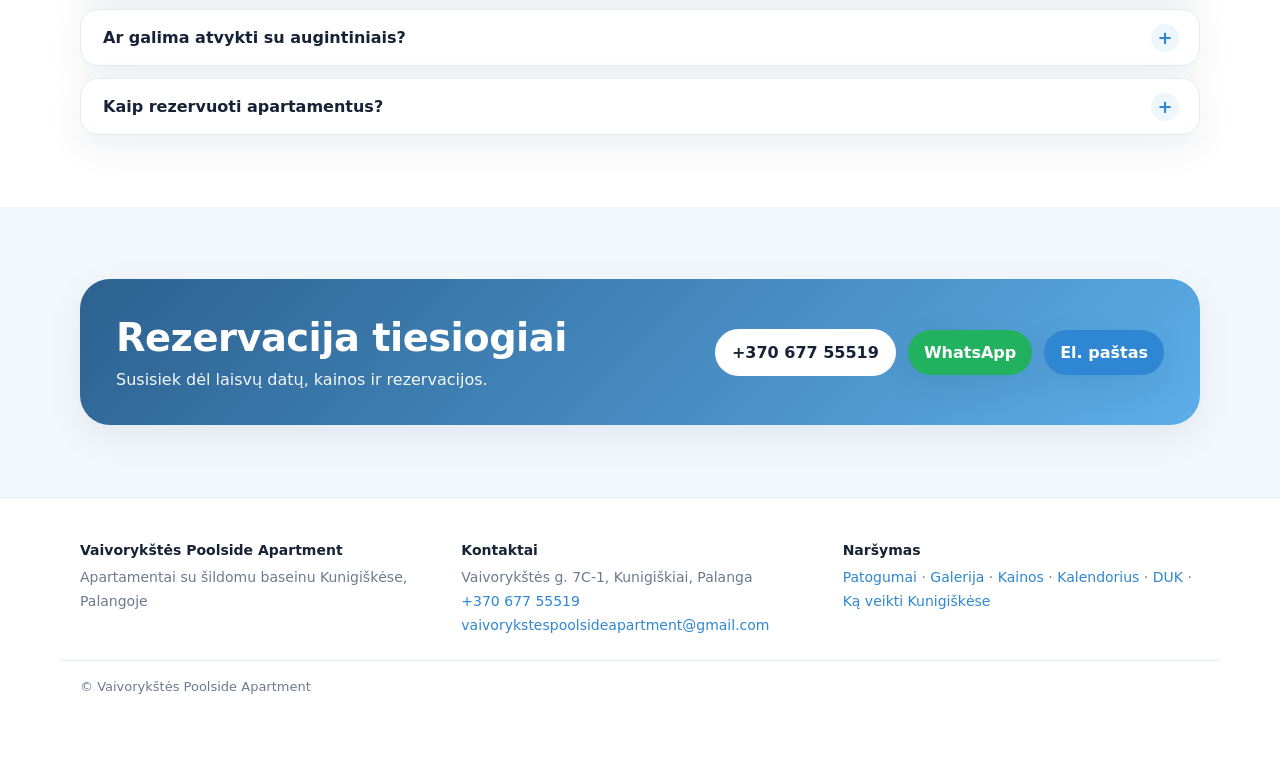
==== commit 2367698f: "Atiliepimu sekcija atnaujinta" ====
--- a/index.html
+++ b/index.html
@@ -341,25 +341,21 @@
 
     <section id="atsiliepimai" class="section section-tint">
       <div class="container">
-        <div class="section-head">
-          <div><h2 data-i18n="reviewsTitle">Svečių atsiliepimai</h2></div>
-        </div>
-        <div class="reviews-grid">
-          <article class="review-card">
-            <div class="review-stars" aria-hidden="true">★★★★★</div>
-            <p class="review-text" data-i18n="review1Text">„Tik geriausi atsiliepimai – tvarkinga, patogu, visko yra, ko reikia puikioms atostogoms. Baseino zona ribojasi su terasa, tad labai patogu."</p>
-            <div class="review-author" data-i18n="review1Author">Dovilė, Lietuva</div>
-          </article>
-          <article class="review-card">
-            <div class="review-stars" aria-hidden="true">★★★★★</div>
-            <p class="review-text" data-i18n="review2Text">„Švaru, tvarkinga, didelė terasa, netoli parduotuvė ir pliažas bei ežeras iš kitos pusės."</p>
-            <div class="review-author" data-i18n="review2Author">Vita, Prancūzija</div>
-          </article>
-          <article class="review-card">
-            <div class="review-score" aria-hidden="true">10/10</div>
-            <p class="review-text" data-i18n="review3Text">„Exceptional" – įvertinimas 10/10 po šeimos atostogų su mažais vaikais.</p>
-            <div class="review-author" data-i18n="review3Author">Evaldas, Jungtinė Karalystė</div>
-          </article>
+        <div class="section-head reviews-head">
+          <div>
+            <h2 data-i18n="reviewsTitle">Svečių atsiliepimai</h2>
+            <p data-i18n="reviewsIntro">Ką sako svečiai, apsistoję Vaivorykštės Poolside Apartment.</p>
+          </div>
+        </div>
+        <div class="reviews-carousel" id="reviewsCarousel">
+          <div class="rev-viewport">
+            <div class="rev-track" id="revTrack"><!-- atsiliepimai įkeliami per script.js --></div>
+          </div>
+          <div class="rev-controls">
+            <button class="rev-arrow prev" id="revPrev" type="button" aria-label="Ankstesnis atsiliepimas">‹</button>
+            <div class="rev-dots" id="revDots" role="tablist" aria-label="Atsiliepimai"></div>
+            <button class="rev-arrow next" id="revNext" type="button" aria-label="Kitas atsiliepimas">›</button>
+          </div>
         </div>
         <p class="reviews-note"><span data-i18n="reviewsNote">Tikri svečių atsiliepimai iš Booking.com.</span> <a href="https://www.booking.com/hotel/lt/vaivorykstes-poolside-apartment.lt.html" target="_blank" rel="noopener" data-i18n="reviewsLink">Skaityti visus atsiliepimus →</a></p>
       </div>
--- a/styles.css
+++ b/styles.css
@@ -325,18 +325,70 @@
   .location-grid{gap:18px}
 }
 
-/* === 10. Atsiliepimai ir DUK === */
-.reviews-grid{display:grid;grid-template-columns:repeat(3,1fr);gap:20px}
-.review-card{display:flex;flex-direction:column;background:#fff;border:1px solid var(--line);border-radius:24px;padding:24px;box-shadow:var(--shadow)}
-.review-stars{color:#f5b301;font-size:18px;letter-spacing:2px;margin-bottom:12px}
-.review-score{display:inline-block;color:var(--brand-dark);font-size:18px;font-weight:800;margin-bottom:12px}
-.review-text{margin:0 0 16px;color:var(--text);line-height:1.65;font-size:15px;flex:1 1 auto}
-.review-author{color:var(--muted);font-size:14px;font-weight:700}
-.reviews-note{margin:20px 0 0;color:var(--muted);font-size:14px;line-height:1.6}
+/* === 10. Atsiliepimai (karuselė) ir DUK === */
+.reviews-head{margin-bottom:24px}
+.reviews-head p{margin:8px 0 0;color:var(--muted);line-height:1.6}
+.reviews-carousel{display:block}
+.rev-viewport{width:100%;overflow:hidden;border-radius:24px}
+.rev-track{display:flex;transition:transform .45s cubic-bezier(.4,.0,.2,1)}
+.rev-card{
+  flex:0 0 100%;
+  box-sizing:border-box;
+  display:flex;
+  align-items:flex-start;
+  gap:24px;
+  background:#fff;
+  border:1px solid var(--line);
+  border-radius:24px;
+  padding:36px;
+  box-shadow:var(--shadow);
+  min-height:230px;
+}
+.rev-avatar{
+  flex:0 0 72px;width:72px;height:72px;
+  border-radius:999px;
+  display:flex;align-items:center;justify-content:center;
+  background:linear-gradient(135deg,var(--brand) 0%,var(--brand-dark) 100%);
+  color:#fff;font-size:30px;font-weight:800;
+  box-shadow:0 8px 20px rgba(47,134,210,.28);
+}
+.rev-body{min-width:0;flex:1 1 auto}
+.rev-stars{color:#f5b301;font-size:18px;letter-spacing:2px;margin-bottom:14px}
+.rev-text{margin:0 0 18px;color:var(--text);line-height:1.7;font-size:clamp(17px,1.5vw,20px);font-style:italic}
+.rev-meta{display:flex;align-items:center;flex-wrap:wrap;gap:8px 14px}
+.rev-name{font-weight:800;color:var(--text)}
+.rev-country{color:var(--muted);font-size:14px}
+.rev-score{margin-left:auto;color:var(--brand-dark);font-weight:800;font-size:14px;background:var(--brand-soft);padding:5px 12px;border-radius:999px}
+.rev-controls{display:flex;align-items:center;justify-content:center;gap:18px;margin-top:22px}
+.rev-arrow{
+  flex:0 0 auto;
+  width:46px;height:46px;
+  border-radius:999px;
+  border:1px solid var(--line);
+  background:#fff;
+  color:var(--brand-dark);
+  font-size:24px;line-height:1;
+  cursor:pointer;
+  display:flex;align-items:center;justify-content:center;
+  box-shadow:var(--shadow);
+  transition:transform .2s ease,background .2s ease;
+}
+.rev-arrow:hover{transform:translateY(-1px);background:var(--brand-soft)}
+.rev-dots{display:flex;justify-content:center;gap:9px}
+.rev-dot{
+  width:9px;height:9px;padding:0;
+  border:0;border-radius:999px;
+  background:#cbd8e6;cursor:pointer;
+  transition:width .25s ease,background .25s ease;
+}
+.rev-dot.active{width:26px;background:var(--brand-dark)}
+.reviews-note{margin:22px 0 0;color:var(--muted);font-size:14px;line-height:1.6;text-align:center}
 .reviews-note a{color:var(--brand-dark);font-weight:700}
 .reviews-note a:hover{text-decoration:underline}
-@media (max-width:980px){
-  .reviews-grid{grid-template-columns:1fr}
+@media (max-width:760px){
+  .rev-card{flex-direction:column;align-items:center;text-align:center;gap:16px;padding:28px 22px;min-height:0}
+  .rev-meta{justify-content:center}
+  .rev-score{margin-left:0}
 }
 
 .faq-list{display:grid;gap:12px}
